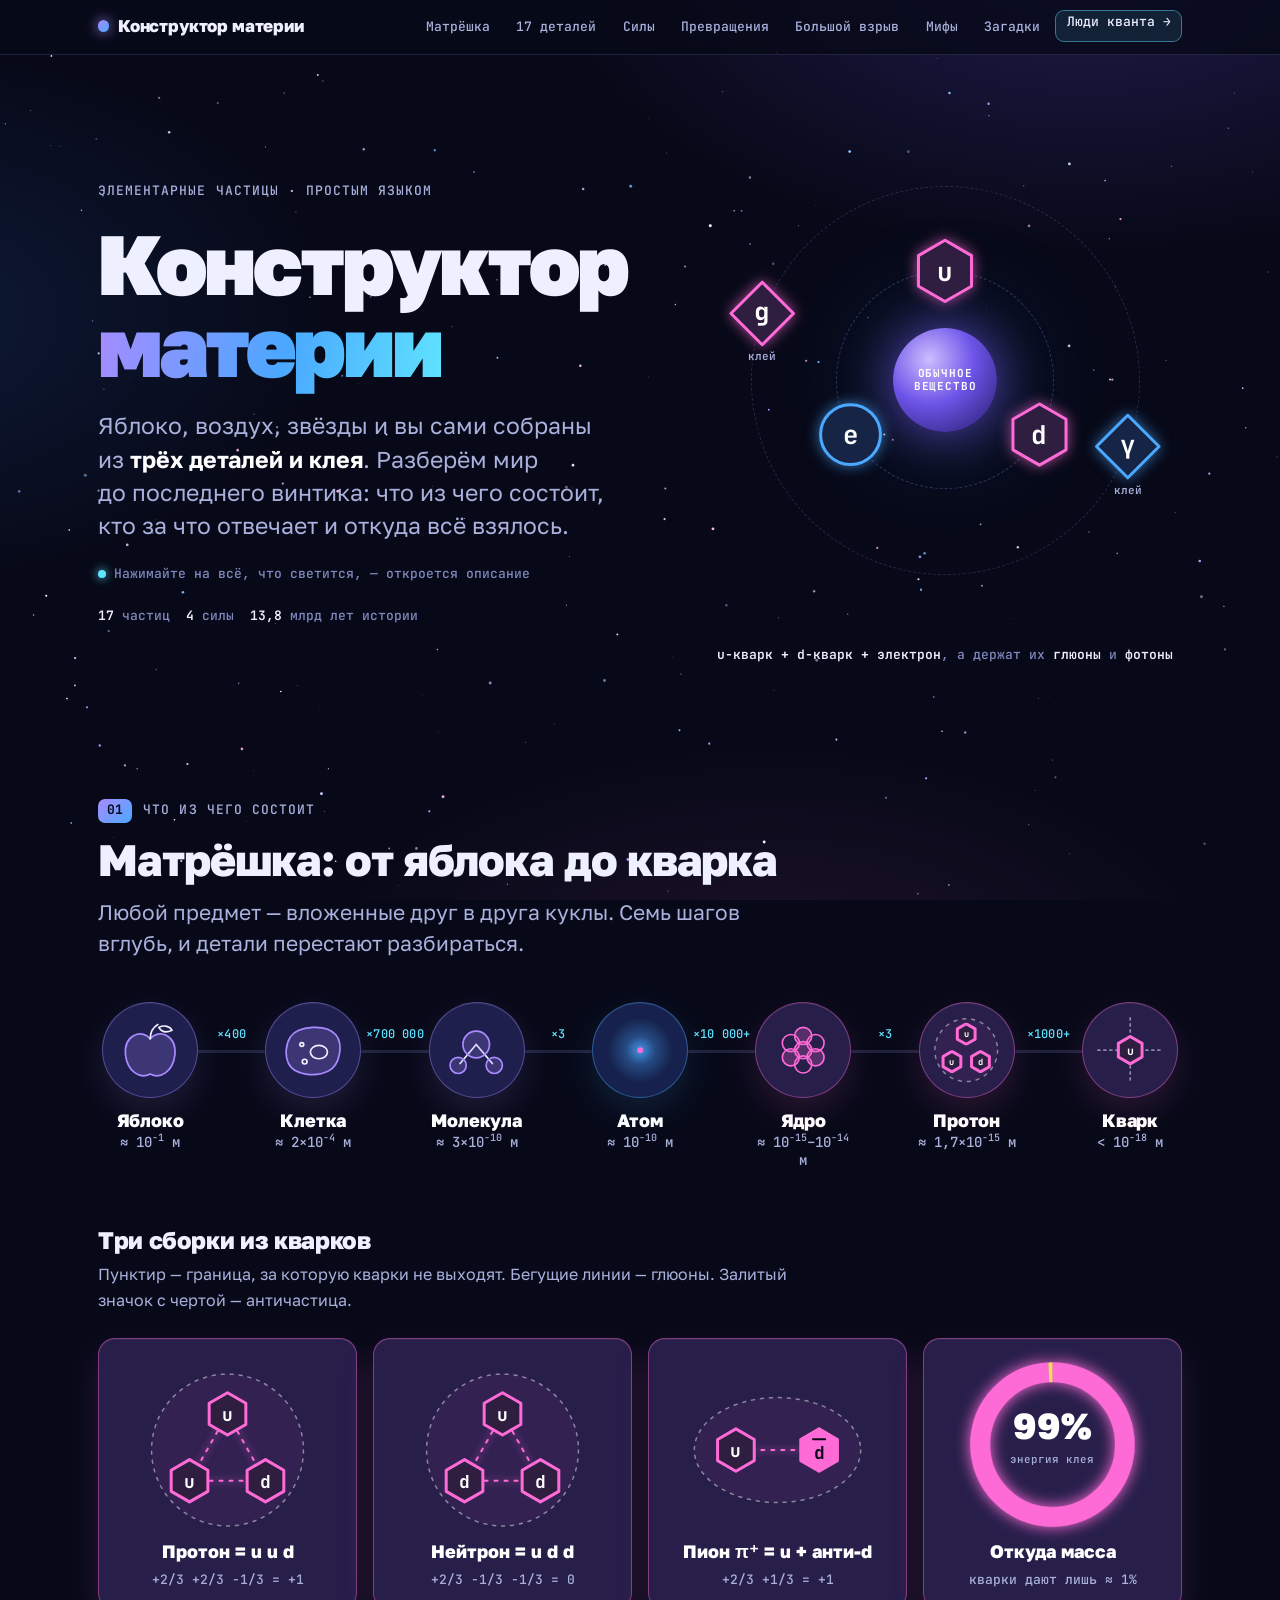
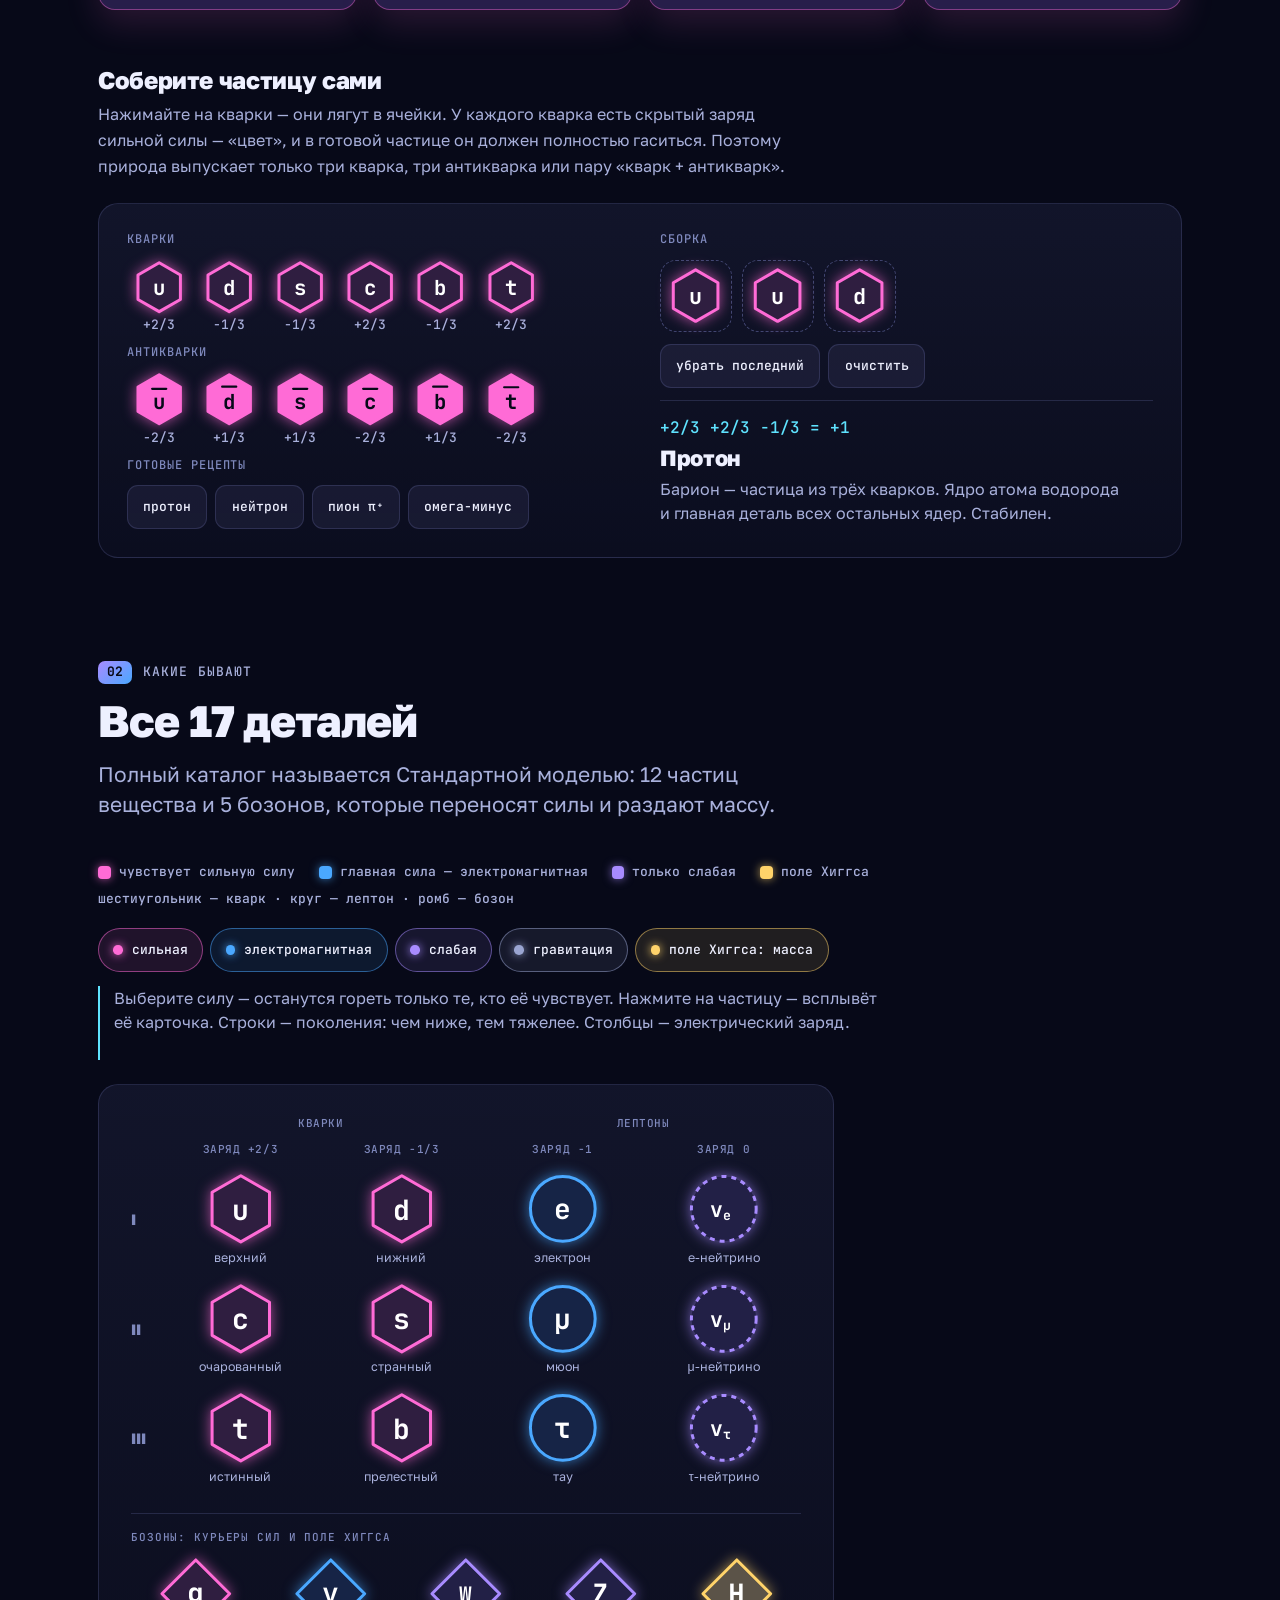
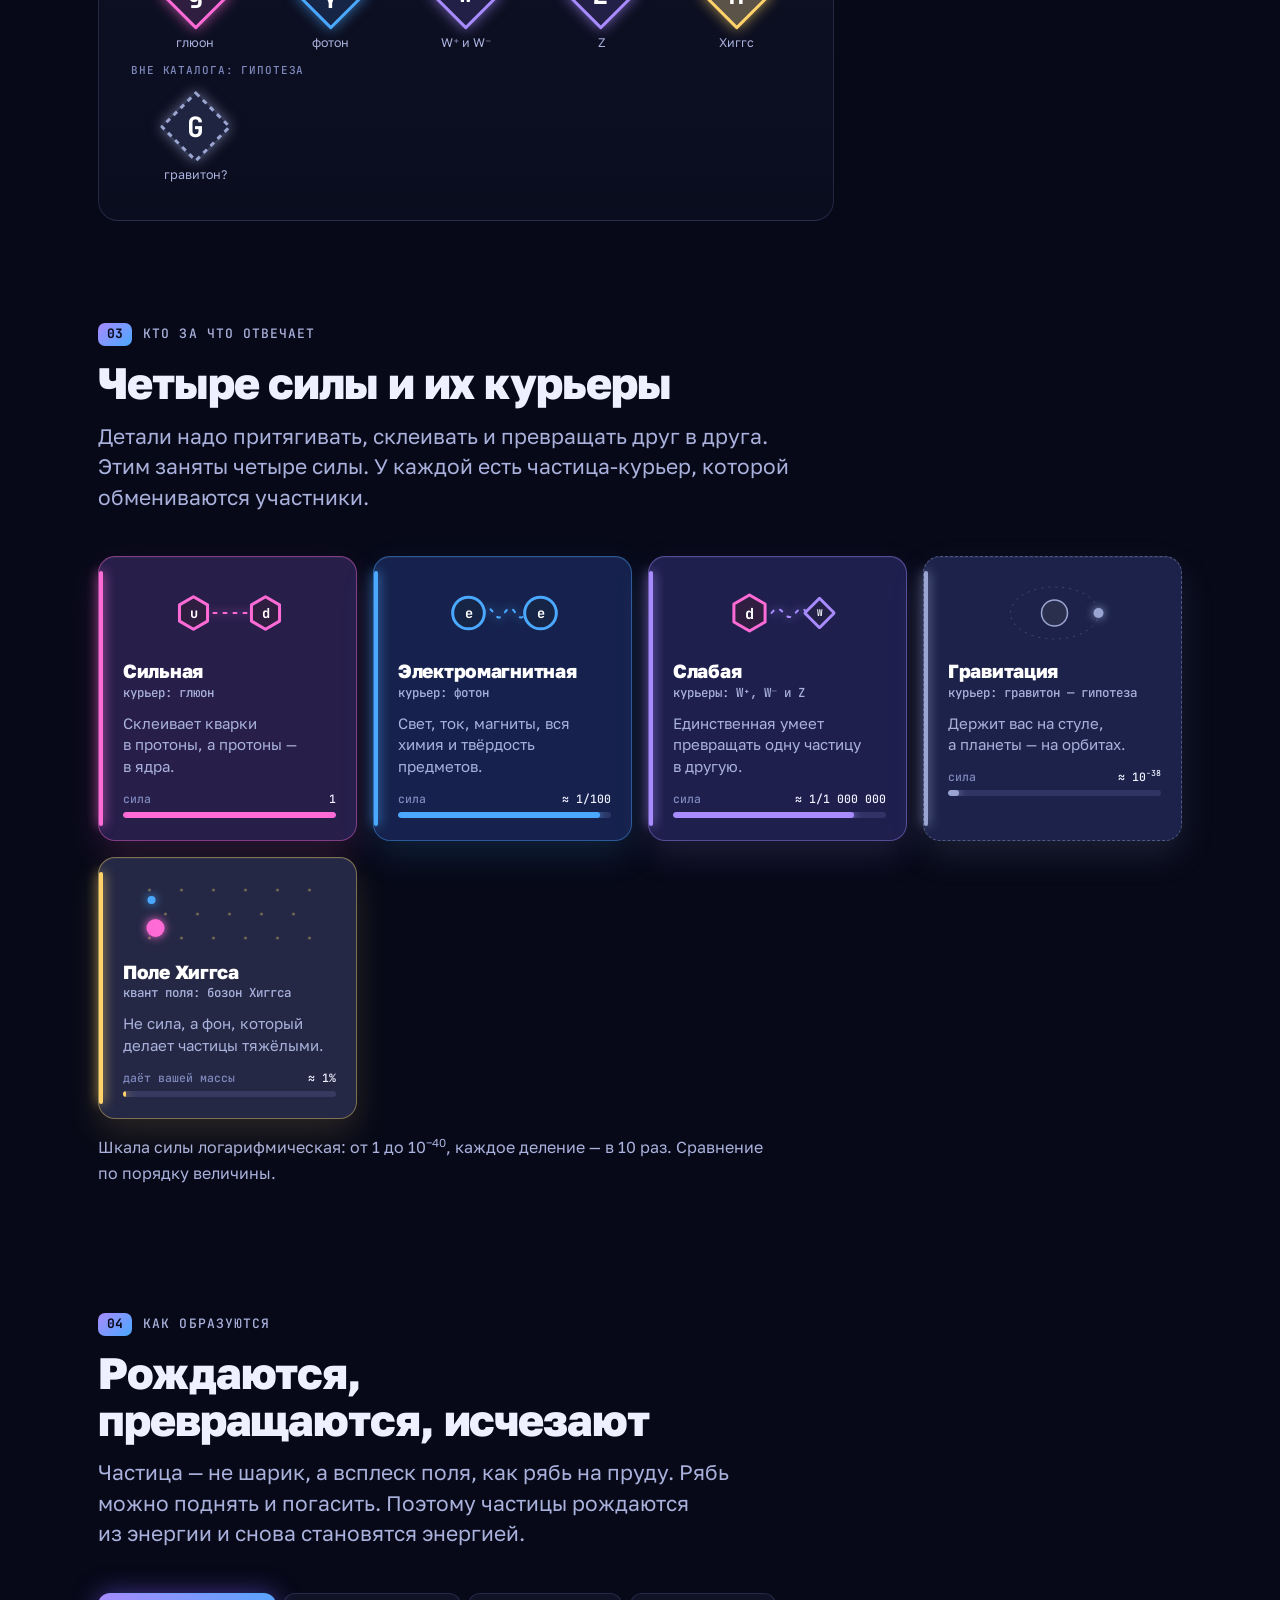
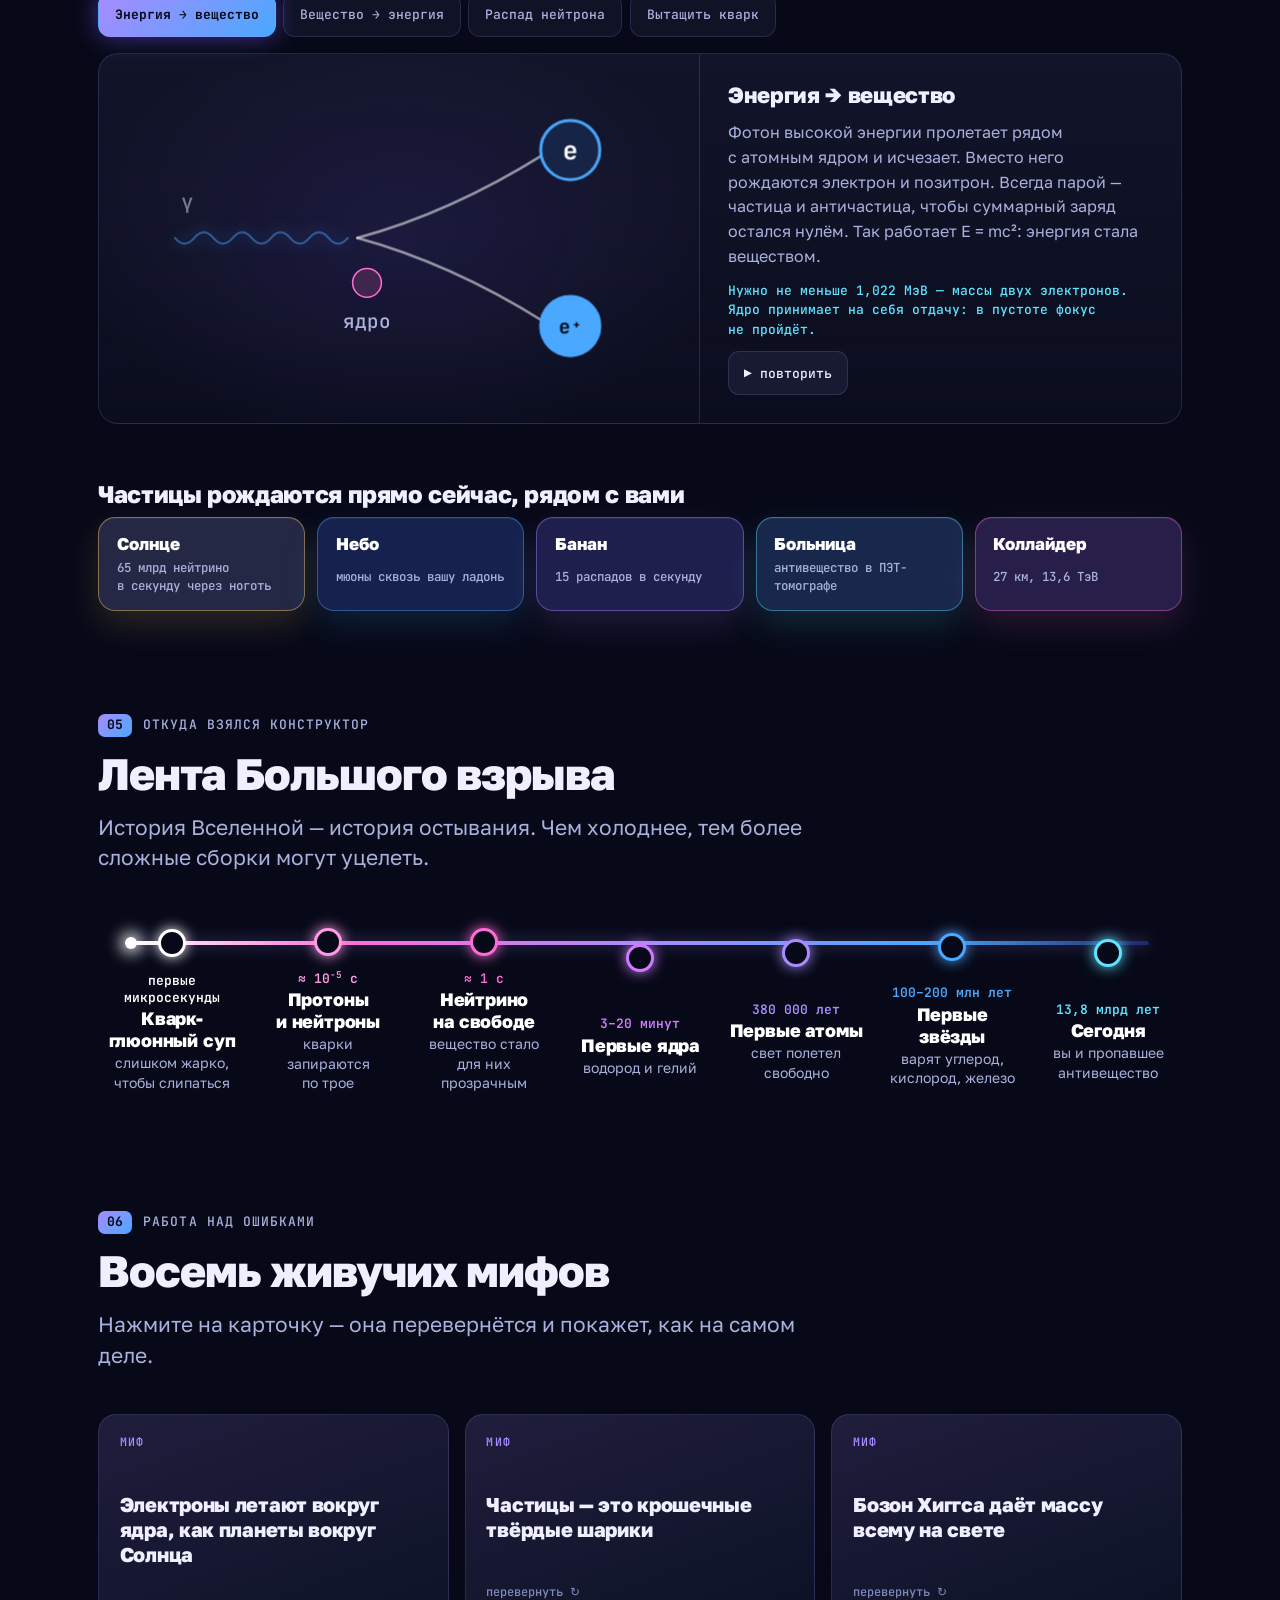
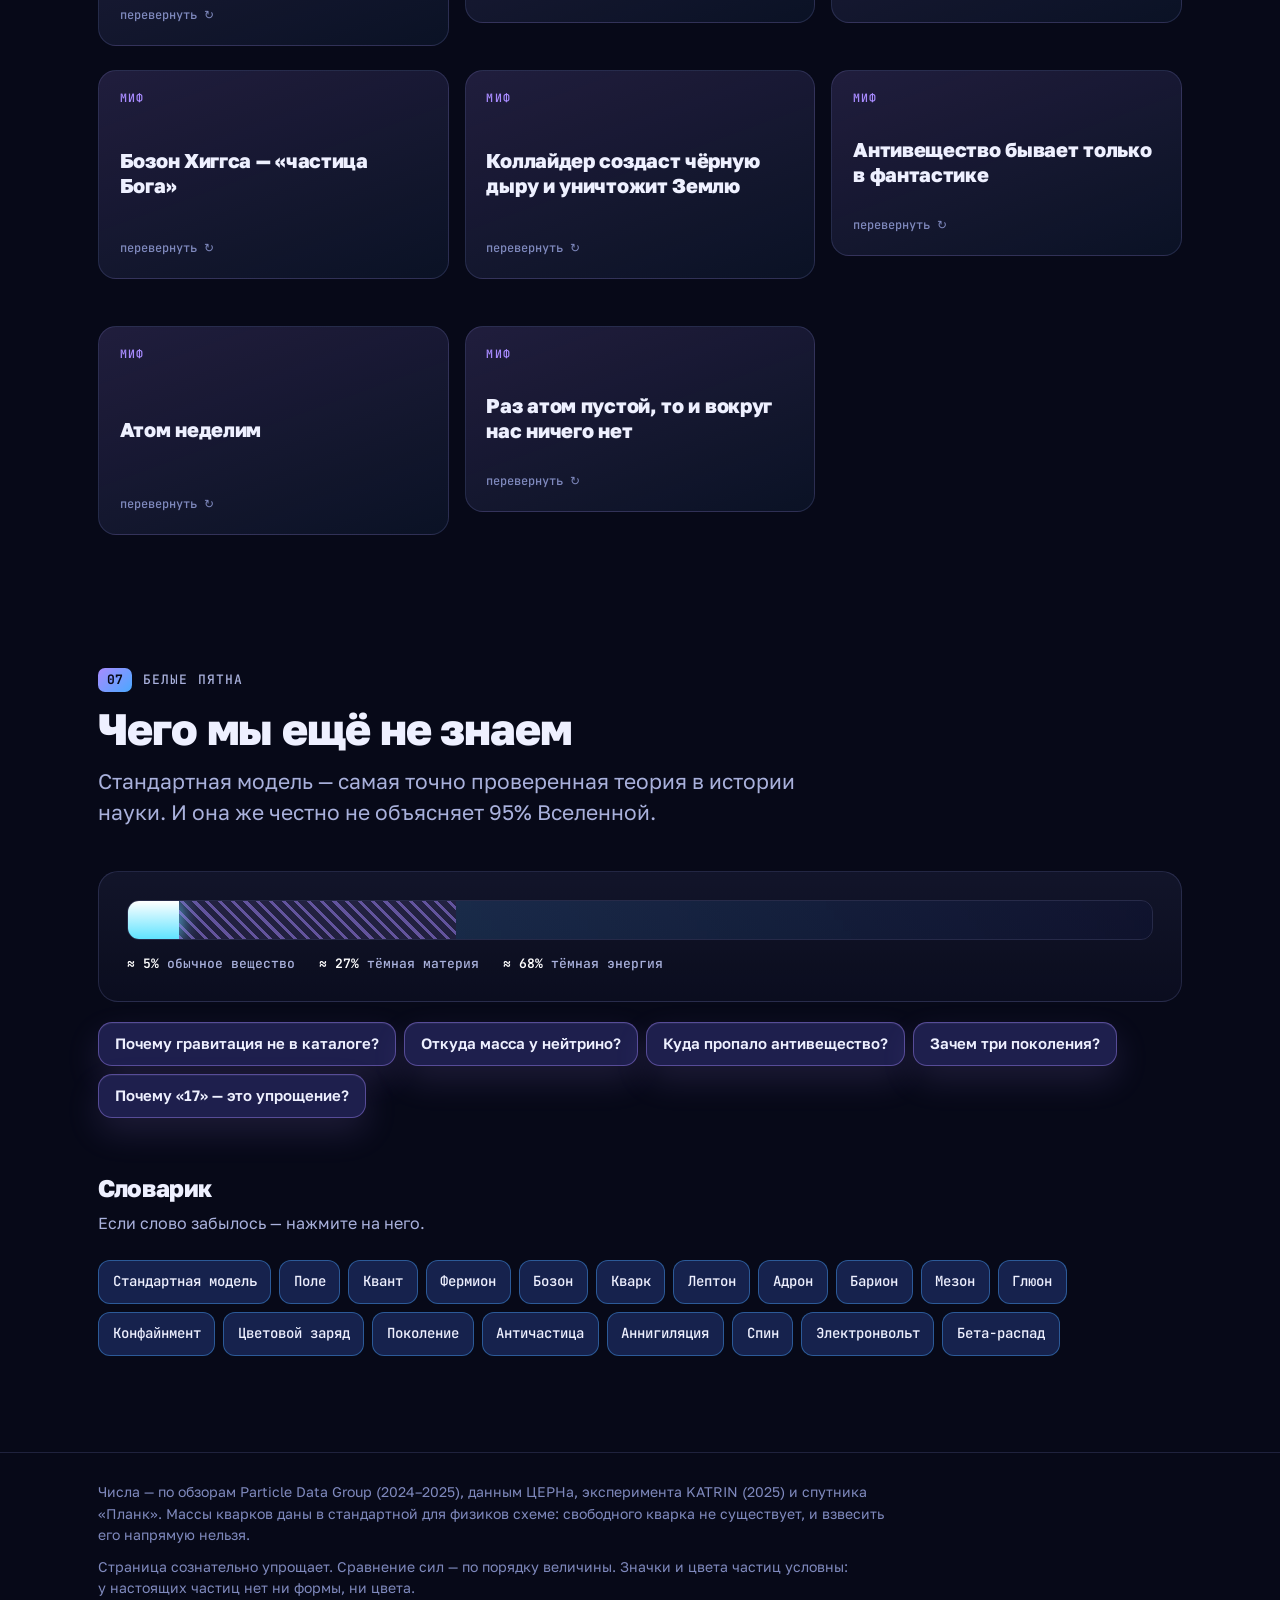
==== kvant.html @ e283bd5a "Вторая страница: «Люди кванта» — учёные квантовой физики 14 карточек с рассказом простым языком и св" ====
<!DOCTYPE html>
<html lang="ru">
<head>
<meta charset="utf-8">
<meta name="viewport" content="width=device-width, initial-scale=1, viewport-fit=cover">
<meta name="theme-color" content="#070918">
<meta name="description" content="Элементарные частицы простым языком: что из чего состоит, кто за что отвечает и как всё рождается.">
<title>Конструктор материи</title>
<link rel="preconnect" href="https://fonts.googleapis.com">
<link rel="preconnect" href="https://fonts.gstatic.com" crossorigin>
<link rel="stylesheet" href="https://fonts.googleapis.com/css2?family=Golos+Text:wght@400;500;600;700;800;900&family=JetBrains+Mono:wght@400;500;600;700&display=swap">
<style>
/* ───────── Космос: одна тёмная тема, задумана намеренно ───────── */
:root {
  color-scheme: dark;
  --bg: #070918;
  --bg-2: #0b0e26;
  --panel: #10143a;
  --line: rgba(160, 170, 255, .16);
  --ink: #eef0ff;
  --mut: #a9b1dc;
  --mut-2: #7f89bd;
  /* цвет = главная сила частицы */
  --c-strong: #ff6bd6;
  --c-em: #4aa8ff;
  --c-weak: #a88bff;
  --c-higgs: #ffd36a;
  --c-grav: #9aa5d1;
  --c-ui: #5fe3ff;
  --display: 'Golos Text', 'Helvetica Neue', Arial, sans-serif;
  --mono: 'JetBrains Mono', ui-monospace, Consolas, monospace;
  --gutter: clamp(16px, 4vw, 48px);
  --ease: cubic-bezier(.2, .7, .2, 1);
}

*, *::before, *::after { box-sizing: border-box; }
html { -webkit-text-size-adjust: 100%; scroll-padding-top: 4.5rem; }
body {
  margin: 0;
  background: var(--bg);
  color: var(--ink);
  font: 400 1.0625rem/1.6 var(--display);
  overflow-wrap: break-word;
}
h1, h2, h3, h4, p, ul, ol, dl, dd, figure { margin: 0; }
ul, ol { padding: 0; list-style: none; }
h1, h2, h3 { text-wrap: balance; }
button { font: inherit; color: inherit; }
a { color: inherit; }
b, strong { color: #fff; font-weight: 700; }
sup { line-height: 0; font-size: .72em; }
:focus-visible { outline: 2px solid var(--c-ui); outline-offset: 3px; border-radius: 6px; }
.defs { position: absolute; width: 0; height: 0; overflow: hidden; }
.wrap { max-width: 1180px; margin-inline: auto; padding-inline: var(--gutter); position: relative; }
.mono { font-family: var(--mono); }

/* небо: туманности + звёзды на canvas */
.sky { position: fixed; inset: 0; z-index: -2; pointer-events: none;
  background:
    radial-gradient(70% 55% at 85% -5%, rgba(124, 92, 255, .22), transparent 60%),
    radial-gradient(60% 50% at -10% 35%, rgba(60, 140, 255, .14), transparent 60%),
    radial-gradient(60% 45% at 60% 110%, rgba(255, 107, 214, .10), transparent 60%),
    var(--bg);
}
#stars { position: fixed; top: 0; left: 0; z-index: -1; pointer-events: none; width: 100%; }

/* ───────── Навигация ───────── */
.nav { position: sticky; top: env(safe-area-inset-top, 0px); z-index: 20;
  background: rgba(7, 9, 24, .78); -webkit-backdrop-filter: blur(10px); backdrop-filter: blur(10px);
  border-bottom: 1px solid var(--line); }
.nav-in { display: flex; align-items: center; gap: 1.25rem; min-height: 3.25rem; }
.brand { font-weight: 800; letter-spacing: -.01em; white-space: nowrap; text-decoration: none; display: inline-flex; align-items: center; gap: .55rem; }
.brand i { width: .7rem; height: .7rem; border-radius: 50%; background: linear-gradient(135deg, var(--c-weak), var(--c-em)); box-shadow: 0 0 14px var(--c-weak); }
.nav-links { display: flex; gap: .25rem; overflow-x: auto; scrollbar-width: none; margin-left: auto; min-width: 0; }
.nav-links::-webkit-scrollbar { display: none; }
.nav-links a { font: 500 .8125rem/1 var(--mono); color: var(--mut); text-decoration: none; padding: .6rem .7rem; border-radius: 9px; white-space: nowrap; }
.nav-links a:hover { color: #fff; background: rgba(160, 170, 255, .1); }
.nav-links a.on { color: #fff; background: rgba(168, 139, 255, .2); }
.progress { height: 2px; background: transparent; }
.progress i { display: block; height: 100%; width: var(--p, 0%); background: linear-gradient(90deg, var(--c-weak), var(--c-em), var(--c-ui)); box-shadow: 0 0 10px var(--c-em); }
@media (max-width: 720px) { .brand span { display: none; } }

/* ───────── Общие детали сцен ───────── */
.scene { padding-block: clamp(3.5rem, 8vw, 6.5rem) 0; }
.scene-head { display: grid; gap: .875rem; max-width: 50rem; margin-bottom: clamp(1.75rem, 4vw, 2.75rem); }
.kick { display: inline-flex; align-items: center; gap: .7rem; font: 500 .8125rem/1.3 var(--mono); letter-spacing: .08em; text-transform: uppercase; color: var(--mut); }
.kick .idx { color: #070918; background: linear-gradient(135deg, var(--c-weak), var(--c-em)); font-weight: 700; border-radius: 7px; padding: .2rem .55rem; letter-spacing: .02em; }
.scene-head h2 { font: 800 clamp(1.7rem, 1.2rem + 2.2vw, 2.75rem)/1.06 var(--display); letter-spacing: -.025em; }
.scene-head .sub { font-size: clamp(1.0625rem, 1rem + .4vw, 1.3125rem); line-height: 1.45; color: var(--mut); max-width: 44rem; }
.grad { background: linear-gradient(100deg, var(--c-weak) 0%, var(--c-em) 55%, var(--c-ui) 100%); -webkit-background-clip: text; background-clip: text; color: transparent; }
.hint { font: 500 .8125rem/1.4 var(--mono); color: var(--mut-2); display: inline-flex; align-items: center; gap: .5rem; }
.hint::before { content: ""; width: .5rem; height: .5rem; border-radius: 50%; background: var(--c-ui); box-shadow: 0 0 10px var(--c-ui); }
.subhead { font: 800 clamp(1.2rem, 1.05rem + .7vw, 1.5rem)/1.2 var(--display); letter-spacing: -.015em; margin: clamp(2.5rem, 5vw, 3.5rem) 0 .5rem; }
.subnote { color: var(--mut); max-width: 44rem; margin-bottom: 1.5rem; font-size: 1rem; }

/* стеклянная панель и цветной узел */
.panel { background: linear-gradient(180deg, rgba(150, 160, 255, .08), rgba(150, 160, 255, .03)); border: 1px solid var(--line); border-radius: 20px; }
.nd { --c: var(--c-grav); position: relative; text-align: left; cursor: pointer; appearance: none;
  background: color-mix(in oklab, var(--c) 11%, var(--panel));
  border: 1px solid color-mix(in oklab, var(--c) 42%, transparent);
  border-radius: 17px;
  box-shadow: 0 14px 34px color-mix(in oklab, var(--c) 14%, transparent), inset 0 1px 0 rgba(255, 255, 255, .05);
  transition: transform .25s var(--ease), box-shadow .25s var(--ease), border-color .25s var(--ease); }
.nd:hover, .nd:focus-visible { transform: translateY(-4px); border-color: var(--c);
  box-shadow: 0 18px 44px color-mix(in oklab, var(--c) 34%, transparent), inset 0 1px 0 rgba(255, 255, 255, .08); }
.c-strong { --c: var(--c-strong); } .c-em { --c: var(--c-em); } .c-weak { --c: var(--c-weak); }
.c-higgs { --c: var(--c-higgs); } .c-grav { --c: var(--c-grav); } .c-ui { --c: var(--c-ui); }

/* значки частиц (цвет приходит через --c) */
.gl { display: block; width: 100%; height: 100%; overflow: visible; filter: drop-shadow(0 0 7px color-mix(in oklab, var(--c) 65%, transparent)); }
.sh { fill: color-mix(in oklab, var(--c) 17%, #0b0e26); stroke: var(--c); stroke-width: 3; stroke-linejoin: round; vector-effect: non-scaling-stroke; }
.sh-dash { stroke-dasharray: 5 5; }
.sh-anti { fill: var(--c); }
.sh-foil { fill: color-mix(in oklab, var(--c) 38%, #0b0e26); }
.t { font: 700 38px var(--mono); text-anchor: middle; dominant-baseline: central; fill: #fff; }
.t-sm { font-size: 29px; }
.t-sub { font-size: 18px; }
.t-anti { fill: #070918; }
.bar { stroke: #070918; stroke-width: 4; stroke-linecap: round; }
.bar-ink { stroke: #fff; stroke-width: 3; }

/* ───────── Hero ───────── */
.hero { padding-block: clamp(2.5rem, 7vw, 5.5rem) clamp(1rem, 3vw, 2rem); }
.hero-grid { display: grid; gap: clamp(2rem, 5vw, 4rem); align-items: center; }
@media (min-width: 940px) { .hero-grid { grid-template-columns: minmax(0, 1.15fr) minmax(0, 1fr); } }
.hero-text { display: grid; gap: 1.4rem; min-width: 0; }
.hero h1 { font: 900 clamp(2.5rem, 1.3rem + 5vw, 5.25rem)/.98 var(--display); letter-spacing: -.035em; }
.hero .lead { font-size: clamp(1.125rem, 1rem + .6vw, 1.4375rem); line-height: 1.45; color: var(--mut); max-width: 36rem; }
.hero .lead b { color: #fff; }
.hero-meta { font: 500 .8125rem/1.5 var(--mono); color: var(--mut-2); display: flex; flex-wrap: wrap; gap: .25rem 1rem; }
.hero-meta b { color: var(--ink); font-weight: 600; }

/* орбита с деталями */
.orbit-box { position: relative; width: min(100%, 30rem); aspect-ratio: 1; margin-inline: auto; container-type: inline-size; }
.ring { position: absolute; inset: var(--in); border-radius: 50%; border: 1px dashed rgba(160, 170, 255, .28); }
.ring.r1 { --in: 27%; }
.ring.r2 { --in: 9%; border-color: rgba(160, 170, 255, .2); }
.core { position: absolute; inset: 39%; border-radius: 50%; display: grid; place-items: center; text-align: center;
  background: radial-gradient(circle at 35% 30%, #cdbdff, #6d54e8 45%, #231a66 100%);
  box-shadow: 0 0 50px rgba(124, 92, 255, .65), 0 0 120px rgba(74, 168, 255, .3);
  font: 700 .6875rem/1.2 var(--mono); letter-spacing: .08em; text-transform: uppercase; color: #fff; }
.sat { position: absolute; left: 50%; top: 50%; width: 4.25rem; height: 4.25rem; margin: -2.125rem 0 0 -2.125rem;
  transform: rotate(var(--a)) translateX(var(--r)) rotate(calc(-1 * var(--a))); }
.sat button { width: 100%; height: 100%; padding: 0; border: 0; background: none; cursor: pointer; display: block; border-radius: 50%; transition: transform .25s var(--ease); }
.sat button:hover, .sat button:focus-visible { transform: scale(1.14); }
.sat small { position: absolute; left: 50%; top: 100%; transform: translateX(-50%); font: 600 .6875rem/1.2 var(--mono); color: var(--mut); white-space: nowrap; margin-top: .15rem; }
.orbit-cap { text-align: center; font: 500 .8125rem/1.5 var(--mono); color: var(--mut-2); margin-top: 1.75rem; }
.orbit-cap b { color: var(--ink); font-weight: 600; }

/* ───────── Матрёшка ───────── */
.ladder { display: grid; gap: 0; }
.rung { display: grid; grid-template-columns: 5rem minmax(0, 1fr); gap: 0 1rem; align-items: center; }
.rung-btn { width: 5rem; height: 5rem; border-radius: 50%; padding: .8rem; display: grid; place-items: center; }
.rung-btn svg { width: 100%; height: 100%; overflow: visible; }
.rung-txt { display: grid; gap: .1rem; }
.rung-txt b { font: 800 1.125rem/1.2 var(--display); letter-spacing: -.01em; }
.rung-txt span { font: 500 .875rem/1.3 var(--mono); color: var(--mut); }
.rail { position: relative; overflow: hidden; background: rgba(160, 170, 255, .16); border-radius: 99px; }
.rail::after { content: ""; position: absolute; inset: 0; background: linear-gradient(180deg, transparent, var(--c-ui), transparent); transform: translateY(-100%); }
.rung-rail { grid-column: 1 / -1; display: grid; grid-template-columns: 5rem minmax(0, 1fr); gap: 0 1rem; align-items: center; height: 2.5rem; }
.rung-rail .rail { width: 3px; height: 100%; justify-self: center; }
.rung-rail em { font: 500 .75rem/1 var(--mono); font-style: normal; color: var(--c-ui); letter-spacing: .02em; }
@media (min-width: 1000px) {
  .ladder { grid-template-columns: repeat(7, auto); justify-content: space-between; align-items: start; position: relative; }
  .rung { grid-template-columns: 1fr; justify-items: center; text-align: center; gap: .75rem; width: 6.5rem; position: relative; z-index: 1; }
  .rung-btn { width: 6rem; height: 6rem; }
  .rung-rail { position: absolute; top: 3rem; height: 3px; left: calc(var(--n) * (100% - 6.5rem) / 6 + 6.25rem); width: calc((100% - 6.5rem) / 6 - 6rem); display: block; grid-column: auto; }
  .rung-rail .rail { width: 100%; height: 3px; }
  .rung-rail .rail::after { background: linear-gradient(90deg, transparent, var(--c-ui), transparent); transform: translateX(-100%); }
  .rung-rail em { position: absolute; left: 50%; top: -1.35rem; transform: translateX(-50%); white-space: nowrap; }
}
.ic { fill: none; stroke: var(--ink); stroke-width: 1.7; stroke-linecap: round; stroke-linejoin: round; vector-effect: non-scaling-stroke; }
.ic-c { stroke: var(--c); }
.ic-fill { fill: color-mix(in oklab, var(--c) 22%, transparent); }

/* сборки из кварков */
.compo { display: grid; gap: 1rem; grid-template-columns: repeat(auto-fit, minmax(15.5rem, 1fr)); }
.compo .nd { padding: 1.1rem 1.25rem 1.25rem; display: grid; gap: .5rem; justify-items: center; text-align: center; --c: var(--c-strong); }
.compo svg { width: 100%; max-width: 14rem; height: auto; overflow: visible; }
.compo b { font: 800 1.125rem/1.2 var(--display); }
.compo span { font: 500 .8125rem/1.35 var(--mono); color: var(--mut); }
.bag { fill: rgba(255, 107, 214, .05); stroke: rgba(255, 255, 255, .45); stroke-width: 1.5; stroke-dasharray: 3 6; stroke-linecap: round; vector-effect: non-scaling-stroke; }
.spring { fill: none; stroke: var(--c-strong); stroke-width: 2; stroke-linecap: round; stroke-dasharray: 3 7; vector-effect: non-scaling-stroke; filter: drop-shadow(0 0 4px var(--c-strong)); }
.qk { transform-box: fill-box; transform-origin: center; }
.lbl { font: 600 13px var(--mono); fill: var(--ink); }
.lbl-soft { font: 500 12px var(--mono); fill: var(--mut); }

/* конструктор адронов */
.builder { padding: clamp(1.1rem, 3vw, 1.75rem); display: grid; gap: 1.5rem; }
@media (min-width: 860px) { .builder { grid-template-columns: minmax(0, 1fr) minmax(0, 1fr); gap: 2.5rem; align-items: start; } }
.b-col { display: grid; gap: .75rem; }
.b-label { font: 500 .75rem/1.3 var(--mono); letter-spacing: .08em; text-transform: uppercase; color: var(--mut-2); }
.b-palette { display: grid; grid-template-columns: repeat(6, minmax(0, 1fr)); gap: .4rem; max-width: 26rem; --c: var(--c-strong); }
.b-chip { appearance: none; background: none; border: 0; padding: 0; cursor: pointer; display: grid; justify-items: center; gap: .2rem; min-height: 44px; transition: transform .2s var(--ease); --c: var(--c-strong); }
.b-chip:hover, .b-chip:focus-visible { transform: translateY(-3px) scale(1.06); }
.b-chip .gl { width: 100%; max-width: 3.4rem; aspect-ratio: 1; height: auto; }
.b-chip small { font: 500 .8125rem/1.2 var(--mono); color: var(--mut); }
.b-slots { display: flex; gap: .625rem; flex-wrap: wrap; --c: var(--c-strong); }
.b-slot { width: 4.5rem; height: 4.5rem; border: 1.5px dashed rgba(160, 170, 255, .35); border-radius: 16px; display: grid; place-items: center; padding: .4rem; }
.b-slot:empty::after { content: "?"; font: 500 1.125rem var(--mono); color: var(--mut-2); }
.b-slot .gl { animation: pop-in .35s var(--ease) both; }
.b-actions, .b-presets { display: flex; gap: .5rem; flex-wrap: wrap; }
.btn { appearance: none; cursor: pointer; min-height: 44px; padding: .5rem .95rem; border-radius: 11px; font: 500 .8125rem/1.2 var(--mono);
  color: var(--ink); background: rgba(160, 170, 255, .08); border: 1px solid var(--line); transition: background .2s, border-color .2s, transform .2s var(--ease); }
.btn:hover { background: rgba(168, 139, 255, .22); border-color: var(--c-weak); transform: translateY(-2px); }
.b-out { border-top: 1px solid var(--line); padding-top: 1rem; display: grid; gap: .35rem; min-height: 8rem; align-content: start; }
.b-sum { font: 500 1rem/1.4 var(--mono); color: var(--c-ui); }
.b-name { font: 800 1.375rem/1.2 var(--display); letter-spacing: -.015em; }
.b-note { color: var(--mut); font-size: 1rem; line-height: 1.5; }

/* ───────── Каталог ───────── */
.legend { display: flex; flex-wrap: wrap; gap: .5rem 1.5rem; margin-bottom: 1.25rem; font: 500 .8125rem/1.4 var(--mono); color: var(--mut); }
.legend span { display: inline-flex; align-items: center; gap: .5rem; }
.legend i { width: .8rem; height: .8rem; border-radius: 4px; background: var(--c); box-shadow: 0 0 10px color-mix(in oklab, var(--c) 70%, transparent); }
.legend svg { width: 1rem; height: 1rem; overflow: visible; }
.forces-bar { display: flex; flex-wrap: wrap; gap: .45rem; margin-bottom: .9rem; }
.f-btn { appearance: none; cursor: pointer; min-height: 44px; padding: .5rem .9rem; border-radius: 99px; font: 500 .8125rem/1.2 var(--mono);
  color: var(--ink); background: color-mix(in oklab, var(--c) 10%, transparent); border: 1px solid color-mix(in oklab, var(--c) 50%, transparent);
  display: inline-flex; align-items: center; gap: .55rem; transition: background .2s, box-shadow .2s, transform .2s var(--ease); }
.f-btn::before { content: ""; width: .6rem; height: .6rem; border-radius: 50%; background: var(--c); box-shadow: 0 0 10px var(--c); flex: none; }
.f-btn:hover { transform: translateY(-2px); }
.f-btn[aria-pressed="true"] { background: var(--c); color: #070918; font-weight: 700; box-shadow: 0 0 26px color-mix(in oklab, var(--c) 60%, transparent); }
.f-btn[aria-pressed="true"]::before { background: #070918; box-shadow: none; }
.f-say { font-size: 1rem; line-height: 1.5; color: var(--mut); min-height: 4.6em; max-width: 50rem; margin-bottom: 1.5rem; border-left: 2px solid var(--fc-now, var(--c-ui)); padding-left: .9rem; }
.sm { padding: clamp(1rem, 3vw, 2rem); display: grid; gap: 1.5rem; max-width: 46rem; }
.sm-grid { display: grid; grid-template-columns: 1.6rem repeat(4, minmax(0, 1fr)); gap: .6rem .4rem; align-items: start; }
.sm-colhead { font: 500 .6875rem/1.25 var(--mono); letter-spacing: .05em; text-transform: uppercase; color: var(--mut-2); text-align: center; align-self: end; padding-bottom: .2rem; }
.sm-gen { font: 800 .9375rem/1 var(--display); color: var(--mut-2); align-self: center; }
.sm-bosons { display: grid; grid-template-columns: repeat(5, minmax(0, 1fr)); gap: .6rem .4rem; border-top: 1px solid var(--line); padding-top: 1.1rem; }
.sm-sub { font: 500 .6875rem/1.25 var(--mono); letter-spacing: .08em; text-transform: uppercase; color: var(--mut-2); grid-column: 1 / -1; }
.chip { appearance: none; background: none; border: 0; padding: .15rem 0 .3rem; cursor: pointer; display: grid; justify-items: center; gap: .3rem; min-width: 0; border-radius: 14px;
  transition: opacity .25s ease-out, filter .25s ease-out, transform .25s var(--ease); }
.chip .gl { width: 88%; max-width: 4.6rem; aspect-ratio: 1; height: auto; transition: transform .35s var(--ease), filter .25s; }
.chip .nm { font-size: .78rem; line-height: 1.15; text-align: center; color: var(--mut); hyphens: auto; max-width: 100%; }
.chip:hover, .chip:focus-visible { transform: translateY(-4px); }
.chip:hover .nm, .chip:focus-visible .nm { color: #fff; }
.chip:hover .gl, .chip:focus-visible .gl { filter: drop-shadow(0 0 14px var(--c)); }
.sm[data-force] .chip { opacity: .16; filter: grayscale(.8); }
.sm[data-force="strong"] .chip[data-feels~="strong"],
.sm[data-force="em"] .chip[data-feels~="em"],
.sm[data-force="weak"] .chip[data-feels~="weak"],
.sm[data-force="grav"] .chip[data-feels~="grav"],
.sm[data-force="higgs"] .chip[data-feels~="higgs"],
.sm[data-force="em"] .chip[data-carries~="em"] { opacity: 1; filter: none; }
.sm[data-force="higgs"] .chip .gl { transform: scale(var(--ms, 1)); }
.sm[data-force="higgs"] .chip[data-feels~="maybe"] { opacity: .55; filter: none; }
@media (max-width: 560px) { .sm[data-force="higgs"] .chip .gl { width: 66%; } }

/* ───────── Силы ───────── */
.forces { display: grid; gap: 1rem; grid-template-columns: repeat(auto-fit, minmax(13.5rem, 1fr)); }
.force { padding: 1.25rem 1.25rem 1.35rem 1.5rem; display: grid; gap: .7rem; align-content: start; }
.force::before { content: ""; position: absolute; left: 0; top: 14px; bottom: 14px; width: 4px; border-radius: 4px; background: var(--c); box-shadow: 0 0 12px var(--c); }
.force.grav { border-style: dashed; }
.force-art { height: 4.5rem; }
.force-art svg { width: 100%; height: 100%; overflow: visible; }
.force b { font: 800 1.1875rem/1.15 var(--display); letter-spacing: -.015em; display: block; }
.force .car { display: block; margin-top: .15rem; font: 500 .78rem/1.35 var(--mono); color: var(--mut); }
.force p { font-size: .9375rem; line-height: 1.45; color: var(--mut); }
.meter { display: grid; gap: .3rem; margin-top: .2rem; }
.meter-top { display: flex; justify-content: space-between; gap: .5rem; font: 500 .72rem/1.3 var(--mono); color: var(--mut-2); }
.meter-top span + span { color: var(--ink); }
.meter-bar { height: 6px; border-radius: 99px; background: rgba(160, 170, 255, .14); overflow: hidden; }
.meter-bar i { display: block; height: 100%; width: var(--w); border-radius: 99px; background: var(--c); box-shadow: 0 0 10px var(--c); transform-origin: left; }
.wv { fill: none; stroke: var(--c); stroke-width: 2; stroke-linecap: round; vector-effect: non-scaling-stroke; filter: drop-shadow(0 0 4px var(--c)); }
.wv-dash { stroke-dasharray: 3 7; }
.dot { fill: var(--c); filter: drop-shadow(0 0 5px var(--c)); }
.dot-soft { fill: color-mix(in oklab, var(--c) 25%, #0b0e26); stroke: var(--c); stroke-width: 1.5; vector-effect: non-scaling-stroke; }
.fld { fill: rgba(255, 211, 106, .35); }

/* ───────── Превращения ───────── */
.stage { display: grid; gap: 0; overflow: hidden; }
@media (min-width: 900px) { .stage { grid-template-columns: minmax(0, 1.25fr) minmax(0, 1fr); } }
.tabs { display: flex; flex-wrap: wrap; gap: .45rem; margin-bottom: 1rem; }
.tab { --c: var(--c-ui); appearance: none; cursor: pointer; min-height: 44px; padding: .5rem 1rem; border-radius: 12px; font: 500 .8125rem/1.2 var(--mono); color: var(--mut);
  background: rgba(160, 170, 255, .06); border: 1px solid var(--line); transition: all .2s var(--ease); }
.tab:hover { color: #fff; transform: translateY(-2px); }
.tab[aria-selected="true"] { color: #070918; background: linear-gradient(135deg, var(--c-weak), var(--c-em)); border-color: transparent; font-weight: 700; box-shadow: 0 0 24px rgba(124, 92, 255, .5); }
.stage-art { position: relative; min-height: 17rem; padding: 1rem; display: grid; place-items: center; background: radial-gradient(80% 80% at 50% 50%, rgba(124, 92, 255, .12), transparent 70%); border-bottom: 1px solid var(--line); }
@media (min-width: 900px) { .stage-art { border-bottom: 0; border-right: 1px solid var(--line); } }
.stage-art svg { width: 100%; max-width: 30rem; height: auto; overflow: visible; }
.stage-txt { padding: clamp(1.1rem, 3vw, 1.75rem); display: grid; gap: .75rem; align-content: start; }
.stage-txt h3 { font: 800 1.375rem/1.2 var(--display); letter-spacing: -.015em; }
.stage-txt p { color: var(--mut); font-size: 1rem; line-height: 1.55; }
.stage-txt .fact { font: 500 .8125rem/1.5 var(--mono); color: var(--c-ui); }
.replay { justify-self: start; }
.trk { fill: none; stroke: rgba(255, 255, 255, .55); stroke-width: 1.6; stroke-linecap: round; vector-effect: non-scaling-stroke; }
.ph { fill: none; stroke: var(--c-em); stroke-width: 2.2; stroke-linecap: round; vector-effect: non-scaling-stroke; filter: drop-shadow(0 0 5px var(--c-em)); }
.wz { fill: none; stroke: var(--c-weak); stroke-width: 2.2; stroke-linecap: round; stroke-dasharray: 5 5; vector-effect: non-scaling-stroke; filter: drop-shadow(0 0 5px var(--c-weak)); }
.str { stroke: var(--c-strong); stroke-width: 3; stroke-linecap: round; vector-effect: non-scaling-stroke; filter: drop-shadow(0 0 6px var(--c-strong)); }
.flash { fill: #fff; filter: drop-shadow(0 0 14px #fff); opacity: 0; transform-box: fill-box; transform-origin: center; }
.mv { transform-box: view-box; }

/* «прямо сейчас» */
.now { display: grid; gap: .75rem; grid-template-columns: repeat(auto-fit, minmax(11.5rem, 1fr)); }
.now .nd { padding: 1rem 1.1rem; display: grid; gap: .3rem; }
.now b { font: 800 1.0625rem/1.2 var(--display); }
.now span { font: 500 .78rem/1.4 var(--mono); color: var(--mut); }

/* ───────── Лента Большого взрыва ───────── */
.bang { position: relative; display: grid; gap: .75rem; }
.bang-line { position: absolute; left: 1.4rem; top: 1.5rem; bottom: 1.5rem; width: 4px; border-radius: 99px;
  background: linear-gradient(180deg, #fff 0%, #ffd0f4 8%, var(--c-strong) 25%, var(--c-weak) 50%, var(--c-em) 75%, #1d2a6b 100%); box-shadow: 0 0 16px rgba(168, 139, 255, .5); }
.bang-line i { position: absolute; left: 50%; top: 0; width: 12px; height: 12px; margin: -6px 0 0 -6px; border-radius: 50%; background: #fff; box-shadow: 0 0 16px 4px #fff; }
.ev { display: grid; grid-template-columns: 2.8rem minmax(0, 1fr); gap: 0 1rem; align-items: center; padding: .5rem .75rem .5rem 0; border-radius: 16px; background: none; border: 0; text-align: left; cursor: pointer; position: relative; transition: background .2s, transform .25s var(--ease); }
.ev:hover, .ev:focus-visible { background: rgba(160, 170, 255, .08); transform: translateX(4px); }
.ev-dot { width: 1.5rem; height: 1.5rem; margin-left: .75rem; border-radius: 50%; background: var(--bg); border: 3px solid var(--c); box-shadow: 0 0 14px var(--c); position: relative; z-index: 1; }
.ev-txt { display: grid; gap: .1rem; }
.ev-txt .when { font: 600 .8125rem/1.3 var(--mono); color: var(--c); }
.ev-txt b { font: 800 1.125rem/1.2 var(--display); letter-spacing: -.01em; }
.ev-txt span { font-size: .9375rem; color: var(--mut); line-height: 1.4; }
@media (min-width: 1000px) {
  .bang { grid-template-columns: repeat(7, minmax(0, 1fr)); gap: .5rem; padding-top: .5rem; }
  .bang-line { left: 3%; right: 3%; top: 1.55rem; bottom: auto; width: auto; height: 4px;
    background: linear-gradient(90deg, #fff 0%, #ffd0f4 6%, var(--c-strong) 22%, var(--c-weak) 50%, var(--c-em) 78%, #1d2a6b 100%); }
  .bang-line i { left: 0; top: 50%; }
  .ev { grid-template-columns: 1fr; justify-items: center; text-align: center; gap: .9rem; padding: .25rem .4rem 1rem; }
  .ev:hover, .ev:focus-visible { transform: translateY(-4px); }
  .ev-dot { margin: 0; width: 1.75rem; height: 1.75rem; }
  .ev-txt { justify-items: center; }
  .ev-txt span { font-size: .875rem; }
}

/* ───────── Мифы ───────── */
.myths { display: grid; gap: 1rem; grid-template-columns: repeat(auto-fit, minmax(16.5rem, 1fr)); }
.myth { appearance: none; border: 0; padding: 0; background: none; cursor: pointer; text-align: left; perspective: 1200px; min-height: 15rem; display: grid; }
.myth-in { display: grid; transform-style: preserve-3d; transition: transform .7s var(--ease); }
.myth[aria-pressed="true"] .myth-in { transform: rotateY(180deg); }
.face { grid-area: 1 / 1; -webkit-backface-visibility: hidden; backface-visibility: hidden; border-radius: 18px; padding: 1.25rem 1.3rem 1.35rem; display: grid; gap: .7rem; align-content: start; border: 1px solid var(--line); }
.face.front { background: linear-gradient(160deg, rgba(168, 139, 255, .16), rgba(74, 168, 255, .06)); align-content: space-between; }
.face.back { transform: rotateY(180deg); background: linear-gradient(160deg, rgba(95, 227, 255, .14), rgba(16, 20, 58, .9)); border-color: color-mix(in oklab, var(--c-ui) 45%, transparent); }
.face .tag { font: 600 .72rem/1.3 var(--mono); letter-spacing: .1em; text-transform: uppercase; color: var(--c-weak); }
.face.back .tag { color: var(--c-ui); }
.face .claim { font: 800 1.25rem/1.25 var(--display); letter-spacing: -.015em; }
.face .truth { font-size: .9688rem; line-height: 1.5; color: var(--ink); }
.face .turn { font: 500 .75rem/1.3 var(--mono); color: var(--mut-2); }
.myth:hover .face.front, .myth:focus-visible .face.front { border-color: var(--c-weak); box-shadow: 0 0 34px rgba(168, 139, 255, .3); }

/* ───────── Загадки и словарик ───────── */
.budget { padding: clamp(1.1rem, 3vw, 1.75rem); display: grid; gap: .9rem; margin-bottom: 1.25rem; }
.budget-bar { display: flex; height: 2.5rem; border-radius: 12px; overflow: hidden; border: 1px solid var(--line); }
.budget-bar button { appearance: none; border: 0; padding: 0; cursor: pointer; height: 100%; transition: filter .2s; }
.budget-bar button:hover, .budget-bar button:focus-visible { filter: brightness(1.35); }
.b-ord { width: 5%; background: linear-gradient(180deg, #fff, var(--c-ui)); box-shadow: 0 0 20px var(--c-ui); }
.b-dm { width: 27%; background: repeating-linear-gradient(45deg, rgba(168, 139, 255, .55) 0 3px, rgba(168, 139, 255, .12) 3px 9px); }
.b-de { width: 68%; background: linear-gradient(90deg, rgba(74, 168, 255, .16), rgba(16, 20, 58, .4)); }
.budget-key { display: flex; flex-wrap: wrap; gap: .3rem 1.5rem; font: 500 .8125rem/1.4 var(--mono); color: var(--mut); }
.budget-key b { color: #fff; font-weight: 600; }
.chips { display: flex; flex-wrap: wrap; gap: .5rem; }
.q-chip { padding: .7rem 1rem; font: 600 .9375rem/1.25 var(--display); border-radius: 14px; min-height: 44px; }
.g-chip { padding: .55rem .85rem; font: 500 .875rem/1.25 var(--mono); border-radius: 12px; min-height: 44px; box-shadow: none; }

/* ───────── Всплывающая карточка ───────── */
dialog.pop { --c: var(--c-weak); padding: 0; border: 1px solid color-mix(in oklab, var(--c) 55%, transparent); border-radius: 22px; color: var(--ink);
  background: linear-gradient(180deg, color-mix(in oklab, var(--c) 13%, #0d1030), #0b0e26 60%);
  box-shadow: 0 30px 90px rgba(0, 0, 0, .6), 0 0 70px color-mix(in oklab, var(--c) 28%, transparent);
  width: min(34rem, calc(100vw - 2rem)); max-height: min(44rem, calc(100vh - 2rem)); overflow: hidden; }
dialog.pop[open] { display: grid; grid-template-rows: auto minmax(0, 1fr) auto; animation: pop-in .38s var(--ease) both; }
dialog.pop::backdrop { background: rgba(4, 5, 16, .72); -webkit-backdrop-filter: blur(5px); backdrop-filter: blur(5px); animation: fade-in .3s ease both; }
.pop-head { display: grid; grid-template-columns: auto minmax(0, 1fr) auto; gap: 1rem; align-items: center; padding: 1.25rem 1.25rem 1rem 1.4rem; }
.pop-ic { width: 3.75rem; height: 3.75rem; display: grid; place-items: center; }
.pop-ic:empty { display: none; }
.pop-ic svg { width: 100%; height: 100%; overflow: visible; }
.pop-head .kick { color: var(--c); letter-spacing: .07em; font-size: .75rem; }
.pop-head h3 { font: 800 clamp(1.3rem, 1.1rem + 1vw, 1.7rem)/1.12 var(--display); letter-spacing: -.02em; margin-top: .2rem; }
.x { appearance: none; cursor: pointer; width: 44px; height: 44px; border-radius: 12px; border: 1px solid var(--line); background: rgba(160, 170, 255, .08); display: grid; place-items: center; align-self: start; transition: background .2s, transform .2s var(--ease); }
.x:hover { background: rgba(160, 170, 255, .2); transform: rotate(90deg); }
.x svg { width: 1rem; height: 1rem; stroke: #fff; stroke-width: 2; stroke-linecap: round; }
.pop-body { padding: 0 1.4rem 1.25rem; overflow-y: auto; scrollbar-width: thin; scrollbar-color: rgba(160, 170, 255, .35) transparent; display: grid; gap: .85rem; align-content: start; }
.pop-body p { font-size: 1.0313rem; line-height: 1.55; color: #dfe3ff; }
.pop-facts { display: grid; grid-template-columns: auto minmax(0, 1fr); gap: .4rem 1rem; padding: .85rem 1rem; border-radius: 14px; background: rgba(160, 170, 255, .07); border: 1px solid var(--line); }
.pop-facts dt { font: 500 .72rem/1.7 var(--mono); letter-spacing: .06em; text-transform: uppercase; color: var(--mut-2); }
.pop-facts dd { font: 500 .875rem/1.45 var(--mono); color: var(--ink); }
.pop-ana { border-left: 3px solid var(--c); padding: .15rem 0 .15rem .9rem; display: grid; gap: .35rem; }
.pop-ana .tag { font: 600 .7rem/1.3 var(--mono); letter-spacing: .1em; text-transform: uppercase; color: var(--c); }
.pop-ana p { font-size: .9688rem; color: var(--mut); }
.pop-ana p.limp { color: var(--mut-2); }
.pop-ana p + .tag { margin-top: .45rem; }
.pop-nav { display: flex; align-items: center; justify-content: space-between; gap: 1rem; padding: .7rem 1rem; border-top: 1px solid var(--line); background: rgba(7, 9, 24, .5); }
.pop-nav span { font: 500 .78rem/1 var(--mono); color: var(--mut-2); }
.pop-nav .btn { min-width: 44px; font-size: 1.0625rem; }
.pop-swap { animation: swap-in .3s var(--ease) both; }
@media (max-width: 560px) {
  dialog.pop { margin: auto 0 0; width: 100%; max-width: none; border-radius: 22px 22px 0 0; max-height: 86vh; border-bottom: 0; padding-bottom: env(safe-area-inset-bottom, 0px); }
  dialog.pop[open] { animation-name: sheet-in; }
}

/* ───────── Подвал ───────── */
.foot { margin-top: clamp(3.5rem, 8vw, 6rem); border-top: 1px solid var(--line); padding-block: 1.75rem 3rem; color: var(--mut-2); font-size: .875rem; line-height: 1.55; }
.foot .wrap { display: grid; gap: .6rem; }
.foot p { max-width: 50rem; }

/* ───────── Движение ───────── */
@keyframes pop-in { from { opacity: 0; transform: translateY(14px) scale(.95); } to { opacity: 1; transform: none; } }
@keyframes sheet-in { from { opacity: 0; transform: translateY(40%); } to { opacity: 1; transform: none; } }
@keyframes swap-in { from { opacity: 0; transform: translateX(14px); } to { opacity: 1; transform: none; } }
@keyframes fade-in { from { opacity: 0; } to { opacity: 1; } }
@keyframes spin { to { transform: rotate(360deg); } }
@keyframes spin-sat { from { transform: rotate(var(--a)) translateX(var(--r)) rotate(calc(-1 * var(--a))); } to { transform: rotate(calc(var(--a) + 360deg)) translateX(var(--r)) rotate(calc(-1 * var(--a) - 360deg)); } }
@keyframes flo { 0%, 100% { transform: translateY(0); } 50% { transform: translateY(-7px); } }
@keyframes breathe { 0%, 100% { box-shadow: 0 0 50px rgba(124, 92, 255, .65), 0 0 120px rgba(74, 168, 255, .3); } 50% { box-shadow: 0 0 70px rgba(124, 92, 255, .9), 0 0 160px rgba(74, 168, 255, .45); } }
@keyframes rail-v { to { transform: translateY(100%); } }
@keyframes rail-h { to { transform: translateX(100%); } }
@keyframes dash { to { stroke-dashoffset: -40; } }
@keyframes jig { 0%, 100% { transform: translate(0, 0); } 25% { transform: translate(2.5px, -2px); } 50% { transform: translate(-2px, 2.5px); } 75% { transform: translate(-2.5px, -1.5px); } }
@keyframes comet-v { from { top: 0; opacity: 0; } 8% { opacity: 1; } 92% { opacity: 1; } to { top: 100%; opacity: 0; } }
@keyframes comet-h { from { left: 0; opacity: 0; } 8% { opacity: 1; } 92% { opacity: 1; } to { left: 100%; opacity: 0; } }
@keyframes grow { from { transform: scaleX(0); } to { transform: scaleX(1); } }
@keyframes orbit-sm { to { transform: rotate(360deg); } }
@keyframes slide-a { 0%, 100% { transform: translateX(0); } 50% { transform: translateX(150px); } }
@keyframes slide-b { 0%, 100% { transform: translateX(0); } 50% { transform: translateX(34px); } }
@keyframes morph-a { 0%, 40% { opacity: 1; } 50%, 90% { opacity: 0; } 100% { opacity: 1; } }
@keyframes morph-b { 0%, 40% { opacity: 0; } 50%, 90% { opacity: 1; } 100% { opacity: 0; } }

@media (prefers-reduced-motion: no-preference) {
  html { scroll-behavior: smooth; }
  .core { animation: breathe 4s ease-in-out infinite; }
  .ring.r2 { animation: spin 120s linear infinite; }
  .sat { animation: spin-sat var(--dur, 80s) linear infinite; }
  .orbit-box:hover .sat, .orbit-box:focus-within .sat { animation-play-state: paused; }
  .rung-btn, .now .nd { animation: flo 5s ease-in-out infinite; animation-delay: calc(var(--i, 0) * 220ms); }
  .rung-btn:hover, .now .nd:hover { animation-play-state: paused; }
  .rung-rail .rail::after { animation: rail-v 1.9s linear infinite; animation-delay: calc(var(--n, 0) * 250ms); }
  .spring, .wv-dash { animation: dash 1.4s linear infinite; }
  .qk { animation: jig 2.6s ease-in-out infinite; animation-delay: calc(var(--i, 0) * -700ms); }
  .bang-line i { animation: comet-v 7s linear infinite; }
  .in .meter-bar i { animation: grow 1.2s var(--ease) both; animation-delay: .3s; }
  .f-orbit { animation: orbit-sm 5s linear infinite; transform-box: view-box; transform-origin: 60px 36px; }
  .f-heavy { animation: slide-b 5s ease-in-out infinite; }
  .f-light { animation: slide-a 5s ease-in-out infinite; }
  .f-ma { animation: morph-a 5s ease-in-out infinite; }
  .f-mb { animation: morph-b 5s ease-in-out infinite; }
  /* появление сцен: включается только когда работает JS */
  .js .reveal { opacity: 0; transform: translateY(22px); transition: opacity .7s var(--ease), transform .7s var(--ease); transition-delay: calc(var(--i, 0) * 70ms); }
  .js .reveal.in { opacity: 1; transform: none; }
}
/* превращения: в покое виден итог, .play проигрывает путь к нему */
.a-draw, .a-draw2, .a-draw4 { vector-effect: none; stroke-dasharray: 100; stroke-dashoffset: 0; }
.a-ph-in { opacity: .45; }
.a-in-l, .a-in-r { opacity: .3; }
.a-morph-out, .a-str-full { opacity: 0; }
.a-str-full { transform-box: view-box; transform-origin: 160px 90px; }
@keyframes k-ph-in { 0% { transform: translateX(-130px); opacity: 1; } 38% { transform: none; opacity: 1; } 50%, 100% { transform: none; opacity: .45; } }
@keyframes k-flash-38 { 0%, 34% { opacity: 0; transform: scale(.4); } 40% { opacity: 1; transform: scale(1.7); } 54%, 100% { opacity: 0; transform: scale(2.6); } }
@keyframes k-draw-40 { 0%, 40% { stroke-dashoffset: 100; } 85%, 100% { stroke-dashoffset: 0; } }
@keyframes k-fly-up { 0%, 40% { transform: translate(-133px, 55px); opacity: 0; } 46% { opacity: 1; } 85%, 100% { transform: none; opacity: 1; } }
@keyframes k-fly-dn { 0%, 40% { transform: translate(-133px, -55px); opacity: 0; } 46% { opacity: 1; } 85%, 100% { transform: none; opacity: 1; } }
@keyframes k-in-l { 0% { transform: translateX(-120px); opacity: 1; } 38% { transform: none; opacity: 1; } 48%, 100% { transform: none; opacity: 0; } }
@keyframes k-in-r { 0% { transform: translateX(120px); opacity: 1; } 38% { transform: none; opacity: 1; } 48%, 100% { transform: none; opacity: 0; } }
@keyframes k-after { 0%, 42% { opacity: 0; } 50%, 100% { opacity: 1; } }
@keyframes k-morph-out { 0%, 24% { opacity: 1; } 34%, 100% { opacity: 0; } }
@keyframes k-morph-in { 0%, 24% { opacity: 0; } 34%, 100% { opacity: 1; } }
@keyframes k-flash-26 { 0%, 20% { opacity: 0; transform: scale(.4); } 28% { opacity: 1; transform: scale(1.7); } 40%, 100% { opacity: 0; transform: scale(2.6); } }
@keyframes k-late-36 { 0%, 36% { opacity: 0; } 54%, 100% { opacity: 1; } }
@keyframes k-draw-58 { 0%, 58% { stroke-dashoffset: 100; } 80%, 100% { stroke-dashoffset: 0; } }
@keyframes k-late-up { 0%, 60% { transform: translate(-50px, 22px); opacity: 0; } 66% { opacity: 1; } 88%, 100% { transform: none; opacity: 1; } }
@keyframes k-late-dn { 0%, 60% { transform: translate(-50px, -22px); opacity: 0; } 66% { opacity: 1; } 88%, 100% { transform: none; opacity: 1; } }
@keyframes k-pull-l { 0%, 10% { transform: translateX(70px); } 55%, 100% { transform: none; } }
@keyframes k-pull-r { 0%, 10% { transform: translateX(-70px); } 55%, 100% { transform: none; } }
@keyframes k-str-full { 0%, 10% { transform: scaleX(.275); opacity: .6; } 55% { transform: scaleX(1); opacity: 1; } 59%, 100% { transform: scaleX(1); opacity: 0; } }
@keyframes k-new { 0%, 57% { opacity: 0; } 66%, 100% { opacity: 1; } }
@keyframes k-flash-57 { 0%, 52% { opacity: 0; transform: scale(.4); } 58% { opacity: 1; transform: scale(1.8); } 70%, 100% { opacity: 0; transform: scale(2.6); } }
@media (prefers-reduced-motion: no-preference) {
  .play .a-ph-in { animation: k-ph-in 3.2s var(--ease) both; }
  .play[data-proc="pair"] .a-flash, .play[data-proc="ann"] .a-flash { animation: k-flash-38 3.2s ease-out both; }
  .play .a-draw { animation: k-draw-40 3.2s ease-out both; }
  .play .a-fly-up { animation: k-fly-up 3.2s ease-out both; }
  .play .a-fly-dn { animation: k-fly-dn 3.2s ease-out both; }
  .play .a-in-l { animation: k-in-l 3.2s ease-in both; }
  .play .a-in-r { animation: k-in-r 3.2s ease-in both; }
  .play .a-after { animation: k-after 3.2s ease-out both; }
  .play .a-draw2 { animation: k-draw-40 3.2s ease-out both; }
  .play .a-morph-out { animation: k-morph-out 4.4s ease both; }
  .play .a-morph-in { animation: k-morph-in 4.4s ease both; }
  .play[data-proc="beta"] .a-flash { animation: k-flash-26 4.4s ease-out both; }
  .play .a-draw3, .play .a-late { animation: k-late-36 4.4s ease both; }
  .play .a-draw4 { animation: k-draw-58 4.4s ease-out both; }
  .play .a-late-up { animation: k-late-up 4.4s ease-out both; }
  .play .a-late-dn { animation: k-late-dn 4.4s ease-out both; }
  .play .a-pull-l { animation: k-pull-l 4.6s ease-in-out both; }
  .play .a-pull-r { animation: k-pull-r 4.6s ease-in-out both; }
  .play .a-str-full { animation: k-str-full 4.6s ease-in-out both; }
  .play .a-str-l, .play .a-str-r, .play .a-new { animation: k-new 4.6s ease both; }
  .play .a-flash2 { animation: k-flash-57 4.6s ease-out both; }
}
[hidden] { display: none !important; }

@media (prefers-reduced-motion: no-preference) and (min-width: 1000px) {
  .rung-rail .rail::after { animation-name: rail-h; }
  .bang-line i { animation-name: comet-h; }
}
@media (prefers-reduced-motion: reduce) {
  .myth-in { transition: none; }
  dialog.pop[open], dialog.pop::backdrop, .pop-swap, .b-slot .gl { animation: none; }
}


.nav-links a.page-link {
  border: 1px solid color-mix(in oklab, var(--c-ui) 45%, transparent);
  background: rgba(95,227,255,.1);
  color: var(--ink);
  border-radius: 9px;
  padding: .35em .8em;
  font-family: var(--mono, inherit);
}
.nav-links a.page-link:hover,
.nav-links a.page-link:focus-visible {
  background: rgba(95,227,255,.2);
}

</style>
</head>
<body>
<script>document.documentElement.classList.add('js');</script>

<!-- значки частиц: форма = тип, цвет приходит снаружи через --c -->
<svg class="defs" aria-hidden="true" focusable="false">
  <defs>
    <radialGradient id="cloud">
      <stop offset="0" stop-color="#4aa8ff" stop-opacity=".85"/>
      <stop offset=".45" stop-color="#4aa8ff" stop-opacity=".3"/>
      <stop offset="1" stop-color="#4aa8ff" stop-opacity="0"/>
    </radialGradient>
    <symbol id="g-u" viewBox="0 0 100 100"><polygon class="sh" points="50,5 89,27.5 89,72.5 50,95 11,72.5 11,27.5"/><text class="t" x="50" y="51">u</text></symbol>
    <symbol id="g-d" viewBox="0 0 100 100"><polygon class="sh" points="50,5 89,27.5 89,72.5 50,95 11,72.5 11,27.5"/><text class="t" x="50" y="51">d</text></symbol>
    <symbol id="g-c" viewBox="0 0 100 100"><polygon class="sh" points="50,5 89,27.5 89,72.5 50,95 11,72.5 11,27.5"/><text class="t" x="50" y="50">c</text></symbol>
    <symbol id="g-s" viewBox="0 0 100 100"><polygon class="sh" points="50,5 89,27.5 89,72.5 50,95 11,72.5 11,27.5"/><text class="t" x="50" y="50">s</text></symbol>
    <symbol id="g-t" viewBox="0 0 100 100"><polygon class="sh" points="50,5 89,27.5 89,72.5 50,95 11,72.5 11,27.5"/><text class="t" x="50" y="51">t</text></symbol>
    <symbol id="g-b" viewBox="0 0 100 100"><polygon class="sh" points="50,5 89,27.5 89,72.5 50,95 11,72.5 11,27.5"/><text class="t" x="50" y="51">b</text></symbol>
    <symbol id="g-au" viewBox="0 0 100 100"><polygon class="sh sh-anti" points="50,5 89,27.5 89,72.5 50,95 11,72.5 11,27.5"/><text class="t t-anti" x="50" y="55">u</text><line class="bar" x1="37" y1="31" x2="63" y2="31"/></symbol>
    <symbol id="g-ad" viewBox="0 0 100 100"><polygon class="sh sh-anti" points="50,5 89,27.5 89,72.5 50,95 11,72.5 11,27.5"/><text class="t t-anti" x="50" y="55">d</text><line class="bar" x1="37" y1="27" x2="63" y2="27"/></symbol>
    <symbol id="g-as" viewBox="0 0 100 100"><polygon class="sh sh-anti" points="50,5 89,27.5 89,72.5 50,95 11,72.5 11,27.5"/><text class="t t-anti" x="50" y="55">s</text><line class="bar" x1="37" y1="31" x2="63" y2="31"/></symbol>
    <symbol id="g-ac" viewBox="0 0 100 100"><polygon class="sh sh-anti" points="50,5 89,27.5 89,72.5 50,95 11,72.5 11,27.5"/><text class="t t-anti" x="50" y="55">c</text><line class="bar" x1="37" y1="31" x2="63" y2="31"/></symbol>
    <symbol id="g-ab" viewBox="0 0 100 100"><polygon class="sh sh-anti" points="50,5 89,27.5 89,72.5 50,95 11,72.5 11,27.5"/><text class="t t-anti" x="50" y="55">b</text><line class="bar" x1="37" y1="27" x2="63" y2="27"/></symbol>
    <symbol id="g-at" viewBox="0 0 100 100"><polygon class="sh sh-anti" points="50,5 89,27.5 89,72.5 50,95 11,72.5 11,27.5"/><text class="t t-anti" x="50" y="55">t</text><line class="bar" x1="37" y1="28" x2="63" y2="28"/></symbol>
    <symbol id="g-e" viewBox="0 0 100 100"><circle class="sh" cx="50" cy="50" r="44"/><text class="t" x="50" y="50">e</text></symbol>
    <symbol id="g-mu" viewBox="0 0 100 100"><circle class="sh" cx="50" cy="50" r="44"/><text class="t" x="50" y="50">μ</text></symbol>
    <symbol id="g-tau" viewBox="0 0 100 100"><circle class="sh" cx="50" cy="50" r="44"/><text class="t" x="50" y="50">τ</text></symbol>
    <symbol id="g-pos" viewBox="0 0 100 100"><circle class="sh sh-anti" cx="50" cy="50" r="44"/><text class="t t-sm t-anti" x="50" y="51">e⁺</text></symbol>
    <symbol id="g-nue" viewBox="0 0 100 100"><circle class="sh sh-dash" cx="50" cy="50" r="44"/><text class="t t-sm" x="46" y="50">ν<tspan class="t-sub" dy="9">e</tspan></text></symbol>
    <symbol id="g-numu" viewBox="0 0 100 100"><circle class="sh sh-dash" cx="50" cy="50" r="44"/><text class="t t-sm" x="46" y="50">ν<tspan class="t-sub" dy="9">μ</tspan></text></symbol>
    <symbol id="g-nutau" viewBox="0 0 100 100"><circle class="sh sh-dash" cx="50" cy="50" r="44"/><text class="t t-sm" x="46" y="50">ν<tspan class="t-sub" dy="9">τ</tspan></text></symbol>
    <symbol id="g-anue" viewBox="0 0 100 100"><circle class="sh sh-dash" cx="50" cy="50" r="44"/><text class="t t-sm" x="46" y="53">ν<tspan class="t-sub" dy="9">e</tspan></text><line class="bar bar-ink" x1="32" y1="34" x2="52" y2="34"/></symbol>
    <symbol id="g-g" viewBox="0 0 100 100"><polygon class="sh" points="50,4 96,50 50,96 4,50"/><text class="t" x="50" y="48">g</text></symbol>
    <symbol id="g-ph" viewBox="0 0 100 100"><polygon class="sh" points="50,4 96,50 50,96 4,50"/><text class="t" x="50" y="48">γ</text></symbol>
    <symbol id="g-w" viewBox="0 0 100 100"><polygon class="sh" points="50,4 96,50 50,96 4,50"/><text class="t t-sm" x="50" y="50">W</text></symbol>
    <symbol id="g-z" viewBox="0 0 100 100"><polygon class="sh" points="50,4 96,50 50,96 4,50"/><text class="t" x="50" y="50">Z</text></symbol>
    <symbol id="g-h" viewBox="0 0 100 100"><polygon class="sh sh-foil" points="50,4 96,50 50,96 4,50"/><text class="t" x="50" y="50">H</text></symbol>
    <symbol id="g-grav" viewBox="0 0 100 100"><polygon class="sh sh-dash" points="50,4 96,50 50,96 4,50"/><text class="t" x="50" y="50">G</text></symbol>
  </defs>
</svg>

<div class="sky" aria-hidden="true"></div>
<canvas id="stars" aria-hidden="true"></canvas>

<nav class="nav" lang="ru" aria-label="Разделы">
  <div class="wrap nav-in">
    <a class="brand" href="#top"><i></i><span>Конструктор материи</span></a>
    <div class="nav-links" id="nav-links">
      <a href="#s-compo">Матрёшка</a>
      <a href="#s-catalog">17 деталей</a>
      <a href="#s-forces">Силы</a>
      <a href="#s-birth">Превращения</a>
      <a href="#s-bang">Большой взрыв</a>
      <a href="#s-myths">Мифы</a>
      <a href="#s-open">Загадки</a>
      <a class="page-link" href="people.html">Люди кванта <span aria-hidden="true">→</span></a>
    </div>
  </div>
  <div class="progress" aria-hidden="true"><i id="progress"></i></div>
</nav>

<header class="hero" id="top" lang="ru">
  <div class="wrap hero-grid">
    <div class="hero-text">
      <p class="kick reveal">Элементарные частицы · простым языком</p>
      <h1 class="reveal" style="--i:1">Конструктор <span class="grad">материи</span></h1>
      <p class="lead reveal" style="--i:2">Яблоко, воздух, звёзды и&nbsp;вы сами собраны из&nbsp;<b>трёх деталей и&nbsp;клея</b>. Разберём мир до&nbsp;последнего винтика: что из&nbsp;чего состоит, кто за&nbsp;что отвечает и&nbsp;откуда всё взялось.</p>
      <p class="hint reveal" style="--i:3">Нажимайте на&nbsp;всё, что светится,&nbsp;— откроется описание</p>
      <p class="hero-meta reveal" style="--i:4"><span><b>17</b> частиц</span><span><b>4</b> силы</span><span><b>13,8</b> млрд лет истории</span></p>
    </div>

    <div class="reveal" style="--i:2">
      <div class="orbit-box" role="group" aria-label="Из чего собрано обычное вещество">
        <div class="ring r2"></div>
        <div class="ring r1"></div>
        <div class="core">обычное<br>вещество</div>
        <div class="sat c-strong" style="--a:-90deg; --r:23cqw; --dur:60s"><button type="button" data-info="u" data-group="kit" aria-label="u-кварк"><svg class="gl" viewBox="0 0 100 100" aria-hidden="true"><use href="#g-u"/></svg></button></div>
        <div class="sat c-strong" style="--a:30deg; --r:23cqw; --dur:60s"><button type="button" data-info="d" data-group="kit" aria-label="d-кварк"><svg class="gl" viewBox="0 0 100 100" aria-hidden="true"><use href="#g-d"/></svg></button></div>
        <div class="sat c-em" style="--a:150deg; --r:23cqw; --dur:60s"><button type="button" data-info="e" data-group="kit" aria-label="Электрон"><svg class="gl" viewBox="0 0 100 100" aria-hidden="true"><use href="#g-e"/></svg></button></div>
        <div class="sat c-strong" style="--a:200deg; --r:41cqw; --dur:110s"><button type="button" data-info="g" data-group="kit" aria-label="Глюон"><svg class="gl" viewBox="0 0 100 100" aria-hidden="true"><use href="#g-g"/></svg></button><small>клей</small></div>
        <div class="sat c-em" style="--a:20deg; --r:41cqw; --dur:110s"><button type="button" data-info="ph" data-group="kit" aria-label="Фотон"><svg class="gl" viewBox="0 0 100 100" aria-hidden="true"><use href="#g-ph"/></svg></button><small>клей</small></div>
      </div>
      <p class="orbit-cap"><b>u-кварк + d-кварк + электрон</b>, а&nbsp;держат их <b>глюоны</b> и&nbsp;<b>фотоны</b></p>
    </div>
  </div>
</header>

<main lang="ru">

<!-- ═════════ 01 МАТРЁШКА ═════════ -->
<section class="scene" id="s-compo">
  <div class="wrap">
    <div class="scene-head reveal">
      <p class="kick"><span class="idx">01</span> Что из чего состоит</p>
      <h2>Матрёшка: от&nbsp;яблока до&nbsp;кварка</h2>
      <p class="sub">Любой предмет&nbsp;— вложенные друг в&nbsp;друга куклы. Семь шагов вглубь, и&nbsp;детали перестают разбираться.</p>
    </div>

    <div class="ladder reveal">
      <div class="rung"><button type="button" class="nd rung-btn c-weak" data-info="l-apple" data-group="ladder" style="--i:0" aria-label="Яблоко"><svg viewBox="0 0 72 72" aria-hidden="true"><path class="ic ic-c ic-fill" d="M36 24C27 13 8 20 10 41c2 17 15 26 26 20 11 6 24-3 26-20 2-21-17-28-26-17Z"/><path class="ic" d="M36 24c0-7 3-12 8-15"/><path class="ic" d="M45 12c6-3 12-1 14 3-6 3-11 2-14-3Z"/></svg></button><div class="rung-txt"><b>Яблоко</b><span>≈ 10<sup>−1</sup> м</span></div></div>
      <div class="rung-rail" style="--n:0"><div class="rail"></div><em>×400</em></div>
      <div class="rung"><button type="button" class="nd rung-btn c-weak" data-info="l-cell" data-group="ladder" style="--i:1" aria-label="Клетка"><svg viewBox="0 0 72 72" aria-hidden="true"><path class="ic ic-c ic-fill" d="M12 22c8-12 38-14 48-2 8 10 4 32-8 38-14 7-36 4-42-8-4-9-3-20 2-28Z"/><ellipse class="ic" cx="42" cy="38" rx="9" ry="7"/><circle class="ic" cx="24" cy="30" r="2"/><circle class="ic" cx="27" cy="48" r="2.5"/></svg></button><div class="rung-txt"><b>Клетка</b><span>≈ 2×10<sup>−4</sup> м</span></div></div>
      <div class="rung-rail" style="--n:1"><div class="rail"></div><em>×700 000</em></div>
      <div class="rung"><button type="button" class="nd rung-btn c-weak" data-info="l-mol" data-group="ladder" style="--i:2" aria-label="Молекула воды"><svg viewBox="0 0 72 72" aria-hidden="true"><path class="ic" d="M36 30 19 50M36 30l17 20"/><circle class="ic ic-c ic-fill" cx="36" cy="30" r="14"/><circle class="ic ic-c ic-fill" cx="17" cy="52" r="8.5"/><circle class="ic ic-c ic-fill" cx="55" cy="52" r="8.5"/></svg></button><div class="rung-txt"><b>Молекула</b><span>≈ 3×10<sup>−10</sup> м</span></div></div>
      <div class="rung-rail" style="--n:2"><div class="rail"></div><em>×3</em></div>
      <div class="rung"><button type="button" class="nd rung-btn c-em" data-info="l-atom" data-group="ladder" style="--i:3" aria-label="Атом"><svg viewBox="0 0 72 72" aria-hidden="true"><circle cx="36" cy="36" r="34" fill="url(#cloud)"/><circle cx="36" cy="36" r="3" fill="#ff6bd6"/></svg></button><div class="rung-txt"><b>Атом</b><span>≈ 10<sup>−10</sup> м</span></div></div>
      <div class="rung-rail" style="--n:3"><div class="rail"></div><em>×10 000+</em></div>
      <div class="rung"><button type="button" class="nd rung-btn c-strong" data-info="l-nucleus" data-group="ladder" style="--i:4" aria-label="Ядро"><svg viewBox="0 0 72 72" aria-hidden="true"><g class="ic ic-c"><circle class="ic-fill" cx="36" cy="21" r="9"/><circle cx="49" cy="28.5" r="9"/><circle class="ic-fill" cx="49" cy="43.5" r="9"/><circle cx="36" cy="51" r="9"/><circle class="ic-fill" cx="23" cy="43.5" r="9"/><circle cx="23" cy="28.5" r="9"/><circle class="ic-fill" cx="36" cy="36" r="9"/></g></svg></button><div class="rung-txt"><b>Ядро</b><span>≈ 10<sup>−15</sup>–10<sup>−14</sup> м</span></div></div>
      <div class="rung-rail" style="--n:4"><div class="rail"></div><em>×3</em></div>
      <div class="rung"><button type="button" class="nd rung-btn c-strong" data-info="l-proton" data-group="ladder" style="--i:5" aria-label="Протон"><svg viewBox="0 0 72 72" aria-hidden="true"><circle class="bag" cx="36" cy="36" r="33"/><use href="#g-u" x="24" y="7" width="24" height="24"/><use href="#g-u" x="9" y="36" width="24" height="24"/><use href="#g-d" x="39" y="36" width="24" height="24"/></svg></button><div class="rung-txt"><b>Протон</b><span>≈ 1,7×10<sup>−15</sup> м</span></div></div>
      <div class="rung-rail" style="--n:5"><div class="rail"></div><em>×1000+</em></div>
      <div class="rung"><button type="button" class="nd rung-btn c-strong" data-info="l-quark" data-group="ladder" style="--i:6" aria-label="Кварк"><svg viewBox="0 0 72 72" aria-hidden="true"><path class="ic" style="stroke-dasharray:2 4;opacity:.5" d="M36 2v68M2 36h68"/><use href="#g-u" x="20" y="20" width="32" height="32"/></svg></button><div class="rung-txt"><b>Кварк</b><span>&lt; 10<sup>−18</sup> м</span></div></div>
    </div>

    <h3 class="subhead reveal">Три сборки из&nbsp;кварков</h3>
    <p class="subnote reveal">Пунктир&nbsp;— граница, за&nbsp;которую кварки не&nbsp;выходят. Бегущие линии&nbsp;— глюоны. Залитый значок с&nbsp;чертой&nbsp;— античастица.</p>
    <div class="compo reveal">
      <button type="button" class="nd" data-info="c-proton" data-group="compo">
        <svg viewBox="0 0 240 196" aria-hidden="true"><g transform="translate(0 6)"><circle class="bag" cx="120" cy="98" r="84"/><path class="spring" d="M120 58 78 132M120 58l42 74M78 132h84"/><g class="qk" style="--i:0"><use href="#g-u" x="94" y="32" width="52" height="52"/></g><g class="qk" style="--i:1"><use href="#g-u" x="52" y="106" width="52" height="52"/></g><g class="qk" style="--i:2"><use href="#g-d" x="136" y="106" width="52" height="52"/></g></g></svg>
        <b>Протон = u u d</b><span>+2/3 +2/3 −1/3 = +1</span>
      </button>
      <button type="button" class="nd" data-info="c-neutron" data-group="compo">
        <svg viewBox="0 0 240 196" aria-hidden="true"><g transform="translate(0 6)"><circle class="bag" cx="120" cy="98" r="84"/><path class="spring" d="M120 58 78 132M120 58l42 74M78 132h84"/><g class="qk" style="--i:0"><use href="#g-u" x="94" y="32" width="52" height="52"/></g><g class="qk" style="--i:1"><use href="#g-d" x="52" y="106" width="52" height="52"/></g><g class="qk" style="--i:2"><use href="#g-d" x="136" y="106" width="52" height="52"/></g></g></svg>
        <b>Нейтрон = u d d</b><span>+2/3 −1/3 −1/3 = 0</span>
      </button>
      <button type="button" class="nd" data-info="c-pion" data-group="compo">
        <svg viewBox="0 0 240 196" aria-hidden="true"><g transform="translate(0 6)"><ellipse class="bag" cx="120" cy="98" rx="92" ry="58"/><path class="spring" d="M80 98h80"/><g class="qk" style="--i:0"><use href="#g-u" x="48" y="72" width="52" height="52"/></g><g class="qk" style="--i:2"><use href="#g-ad" x="140" y="72" width="52" height="52"/></g></g></svg>
        <b>Пион π⁺ = u + анти-d</b><span>+2/3 +1/3 = +1</span>
      </button>
      <button type="button" class="nd" data-info="c-mass" data-group="compo">
        <svg viewBox="0 0 240 196" aria-hidden="true"><circle cx="120" cy="98" r="80" fill="none" stroke="rgba(255,255,255,.14)" stroke-width="22"/><circle cx="120" cy="98" r="80" fill="none" stroke="#ff6bd6" stroke-width="22" stroke-dasharray="497.6 502.7" transform="rotate(-90 120 98)" style="filter:drop-shadow(0 0 8px #ff6bd6)"/><circle cx="120" cy="98" r="80" fill="none" stroke="#ffd36a" stroke-width="22" stroke-dasharray="5 502.7" stroke-dashoffset="-497.6" transform="rotate(-90 120 98)"/><text x="120" y="92" text-anchor="middle" style="font:800 40px var(--display);fill:#fff">99%</text><text class="lbl-soft" x="120" y="118" text-anchor="middle">энергия клея</text></svg>
        <b>Откуда масса</b><span>кварки дают лишь ≈ 1%</span>
      </button>
    </div>

    <h3 class="subhead reveal">Соберите частицу сами</h3>
    <p class="subnote reveal">Нажимайте на&nbsp;кварки&nbsp;— они лягут в&nbsp;ячейки. У&nbsp;каждого кварка есть скрытый заряд сильной силы&nbsp;— «цвет», и&nbsp;в&nbsp;готовой частице он должен полностью гаситься. Поэтому природа выпускает только три кварка, три антикварка или пару «кварк + антикварк».</p>
    <div class="panel builder reveal" id="builder">
      <div class="b-col">
        <span class="b-label">Кварки</span>
        <div class="b-palette" id="pal-q"></div>
        <span class="b-label">Антикварки</span>
        <div class="b-palette" id="pal-a"></div>
        <span class="b-label">Готовые рецепты</span>
        <div class="b-presets">
          <button type="button" class="btn" data-preset="u,u,d">протон</button>
          <button type="button" class="btn" data-preset="u,d,d">нейтрон</button>
          <button type="button" class="btn" data-preset="u,ad">пион π⁺</button>
          <button type="button" class="btn" data-preset="s,s,s">омега-минус</button>
        </div>
      </div>
      <div class="b-col">
        <span class="b-label">Сборка</span>
        <div class="b-slots" id="slots"><span class="b-slot"></span><span class="b-slot"></span><span class="b-slot"></span></div>
        <div class="b-actions">
          <button type="button" class="btn" id="b-undo">убрать последний</button>
          <button type="button" class="btn" id="b-clear">очистить</button>
        </div>
        <div class="b-out" id="b-out" aria-live="polite">
          <span class="b-sum">+2/3 +2/3 −1/3 = +1</span>
          <span class="b-name">Протон</span>
          <span class="b-note">Барион&nbsp;— частица из&nbsp;трёх кварков. Ядро атома водорода и&nbsp;главная деталь всех остальных ядер. Стабилен.</span>
        </div>
      </div>
    </div>
  </div>
</section>

<!-- ═════════ 02 КАТАЛОГ ═════════ -->
<section class="scene" id="s-catalog">
  <div class="wrap">
    <div class="scene-head reveal">
      <p class="kick"><span class="idx">02</span> Какие бывают</p>
      <h2>Все 17 деталей</h2>
      <p class="sub">Полный каталог называется Стандартной моделью: 12 частиц вещества и&nbsp;5 бозонов, которые переносят силы и&nbsp;раздают массу.</p>
    </div>
    <p class="legend reveal">
      <span class="c-strong"><i></i>чувствует сильную силу</span>
      <span class="c-em"><i></i>главная сила&nbsp;— электромагнитная</span>
      <span class="c-weak"><i></i>только слабая</span>
      <span class="c-higgs"><i></i>поле Хиггса</span>
      <span>шестиугольник&nbsp;— кварк · круг&nbsp;— лептон · ромб&nbsp;— бозон</span>
    </p>
    <div class="forces-bar reveal" role="group" aria-label="Подсветить частицы, которые чувствуют силу">
      <button type="button" class="f-btn c-strong" data-force="strong" aria-pressed="false">сильная</button>
      <button type="button" class="f-btn c-em" data-force="em" aria-pressed="false">электромагнитная</button>
      <button type="button" class="f-btn c-weak" data-force="weak" aria-pressed="false">слабая</button>
      <button type="button" class="f-btn c-grav" data-force="grav" aria-pressed="false">гравитация</button>
      <button type="button" class="f-btn c-higgs" data-force="higgs" aria-pressed="false">поле Хиггса: масса</button>
    </div>
    <p class="f-say reveal" id="f-say" aria-live="polite">Выберите силу&nbsp;— останутся гореть только те, кто её чувствует. Нажмите на&nbsp;частицу&nbsp;— всплывёт её карточка. Строки&nbsp;— поколения: чем ниже, тем тяжелее. Столбцы&nbsp;— электрический заряд.</p>

    <div class="panel sm reveal" id="sm">
      <div class="sm-grid">
        <span></span>
        <span class="sm-colhead" style="grid-column: span 2">кварки</span>
        <span class="sm-colhead" style="grid-column: span 2">лептоны</span>
        <span></span>
        <span class="sm-colhead">заряд +2/3</span>
        <span class="sm-colhead">заряд −1/3</span>
        <span class="sm-colhead">заряд −1</span>
        <span class="sm-colhead">заряд 0</span>

        <span class="sm-gen" title="первое поколение">I</span>
        <button type="button" class="chip c-strong" data-info="u" data-group="sm" data-feels="strong em weak grav higgs" style="--ms:.59"><svg class="gl" viewBox="0 0 100 100" aria-hidden="true"><use href="#g-u"/></svg><span class="nm">верхний</span></button>
        <button type="button" class="chip c-strong" data-info="d" data-group="sm" data-feels="strong em weak grav higgs" style="--ms:.64"><svg class="gl" viewBox="0 0 100 100" aria-hidden="true"><use href="#g-d"/></svg><span class="nm">нижний</span></button>
        <button type="button" class="chip c-em" data-info="e" data-group="sm" data-feels="em weak grav higgs" style="--ms:.5"><svg class="gl" viewBox="0 0 100 100" aria-hidden="true"><use href="#g-e"/></svg><span class="nm">электрон</span></button>
        <button type="button" class="chip c-weak" data-info="nue" data-group="sm" data-feels="weak grav maybe" style="--ms:.4"><svg class="gl" viewBox="0 0 100 100" aria-hidden="true"><use href="#g-nue"/></svg><span class="nm">e-нейтрино</span></button>

        <span class="sm-gen" title="второе поколение">II</span>
        <button type="button" class="chip c-strong" data-info="c" data-group="sm" data-feels="strong em weak grav higgs" style="--ms:.99"><svg class="gl" viewBox="0 0 100 100" aria-hidden="true"><use href="#g-c"/></svg><span class="nm">очарованный</span></button>
        <button type="button" class="chip c-strong" data-info="s" data-group="sm" data-feels="strong em weak grav higgs" style="--ms:.83"><svg class="gl" viewBox="0 0 100 100" aria-hidden="true"><use href="#g-s"/></svg><span class="nm">странный</span></button>
        <button type="button" class="chip c-em" data-info="mu" data-group="sm" data-feels="em weak grav higgs" style="--ms:.84"><svg class="gl" viewBox="0 0 100 100" aria-hidden="true"><use href="#g-mu"/></svg><span class="nm">мюон</span></button>
        <button type="button" class="chip c-weak" data-info="numu" data-group="sm" data-feels="weak grav maybe" style="--ms:.4"><svg class="gl" viewBox="0 0 100 100" aria-hidden="true"><use href="#g-numu"/></svg><span class="nm">μ-нейтрино</span></button>

        <span class="sm-gen" title="третье поколение">III</span>
        <button type="button" class="chip c-strong" data-info="t" data-group="sm" data-feels="strong em weak grav higgs" style="--ms:1.3"><svg class="gl" viewBox="0 0 100 100" aria-hidden="true"><use href="#g-t"/></svg><span class="nm">истинный</span></button>
        <button type="button" class="chip c-strong" data-info="b" data-group="sm" data-feels="strong em weak grav higgs" style="--ms:1.07"><svg class="gl" viewBox="0 0 100 100" aria-hidden="true"><use href="#g-b"/></svg><span class="nm">прелестный</span></button>
        <button type="button" class="chip c-em" data-info="tau" data-group="sm" data-feels="em weak grav higgs" style="--ms:1.01"><svg class="gl" viewBox="0 0 100 100" aria-hidden="true"><use href="#g-tau"/></svg><span class="nm">тау</span></button>
        <button type="button" class="chip c-weak" data-info="nutau" data-group="sm" data-feels="weak grav maybe" style="--ms:.4"><svg class="gl" viewBox="0 0 100 100" aria-hidden="true"><use href="#g-nutau"/></svg><span class="nm">τ-нейтрино</span></button>
      </div>

      <div class="sm-bosons">
        <span class="sm-sub">Бозоны: курьеры сил и&nbsp;поле Хиггса</span>
        <button type="button" class="chip c-strong" data-info="g" data-group="sm" data-feels="strong grav"><svg class="gl" viewBox="0 0 100 100" aria-hidden="true"><use href="#g-g"/></svg><span class="nm">глюон</span></button>
        <button type="button" class="chip c-em" data-info="ph" data-group="sm" data-feels="grav" data-carries="em"><svg class="gl" viewBox="0 0 100 100" aria-hidden="true"><use href="#g-ph"/></svg><span class="nm">фотон</span></button>
        <button type="button" class="chip c-weak" data-info="w" data-group="sm" data-feels="em weak grav higgs" style="--ms:1.25"><svg class="gl" viewBox="0 0 100 100" aria-hidden="true"><use href="#g-w"/></svg><span class="nm">W⁺ и W⁻</span></button>
        <button type="button" class="chip c-weak" data-info="z" data-group="sm" data-feels="weak grav higgs" style="--ms:1.26"><svg class="gl" viewBox="0 0 100 100" aria-hidden="true"><use href="#g-z"/></svg><span class="nm">Z</span></button>
        <button type="button" class="chip c-higgs" data-info="h" data-group="sm" data-feels="weak grav higgs" style="--ms:1.28"><svg class="gl" viewBox="0 0 100 100" aria-hidden="true"><use href="#g-h"/></svg><span class="nm">Хиггс</span></button>
        <span class="sm-sub">Вне каталога: гипотеза</span>
        <button type="button" class="chip c-grav" data-info="grav" data-group="sm" data-feels="grav"><svg class="gl" viewBox="0 0 100 100" aria-hidden="true"><use href="#g-grav"/></svg><span class="nm">гравитон?</span></button>
      </div>
    </div>
  </div>
</section>

<!-- ═════════ 03 СИЛЫ ═════════ -->
<section class="scene" id="s-forces">
  <div class="wrap">
    <div class="scene-head reveal">
      <p class="kick"><span class="idx">03</span> Кто за что отвечает</p>
      <h2>Четыре силы и&nbsp;их курьеры</h2>
      <p class="sub">Детали надо притягивать, склеивать и&nbsp;превращать друг в&nbsp;друга. Этим заняты четыре силы. У&nbsp;каждой есть частица-курьер, которой обмениваются участники.</p>
    </div>
    <div class="forces reveal">
      <button type="button" class="nd force c-strong" data-info="f-strong" data-group="forces">
        <span class="force-art"><svg viewBox="0 0 120 72" aria-hidden="true"><path class="wv wv-dash" d="M34 36h52"/><use href="#g-u" x="6" y="18" width="36" height="36"/><use href="#g-d" x="78" y="18" width="36" height="36"/></svg></span>
        <span><b>Сильная</b><span class="car">курьер: глюон</span></span>
        <p>Склеивает кварки в&nbsp;протоны, а&nbsp;протоны&nbsp;— в&nbsp;ядра.</p>
        <span class="meter"><span class="meter-top"><span>сила</span><span>1</span></span><span class="meter-bar"><i style="--w:100%"></i></span></span>
      </button>
      <button type="button" class="nd force c-em" data-info="f-em" data-group="forces">
        <span class="force-art"><svg viewBox="0 0 120 72" aria-hidden="true"><path class="wv wv-dash" d="M38 36q5.5-9 11 0t11 0 11 0 11 0"/><use href="#g-e" x="6" y="18" width="36" height="36"/><use href="#g-e" x="78" y="18" width="36" height="36"/></svg></span>
        <span><b>Электромагнитная</b><span class="car">курьер: фотон</span></span>
        <p>Свет, ток, магниты, вся химия и&nbsp;твёрдость предметов.</p>
        <span class="meter"><span class="meter-top"><span>сила</span><span>≈ 1/100</span></span><span class="meter-bar"><i style="--w:95%"></i></span></span>
      </button>
      <button type="button" class="nd force c-weak" data-info="f-weak" data-group="forces">
        <span class="force-art"><svg viewBox="0 0 120 72" aria-hidden="true"><g style="--c:var(--c-strong)"><use class="f-ma" href="#g-d" x="10" y="16" width="40" height="40"/><use class="f-mb" href="#g-u" x="10" y="16" width="40" height="40" style="opacity:0"/></g><path class="wv wv-dash" d="M52 36q6-8 12 0t12 0 12 0"/><use href="#g-w" x="84" y="20" width="32" height="32"/></svg></span>
        <span><b>Слабая</b><span class="car">курьеры: W⁺, W⁻ и&nbsp;Z</span></span>
        <p>Единственная умеет превращать одну частицу в&nbsp;другую.</p>
        <span class="meter"><span class="meter-top"><span>сила</span><span>≈ 1/1 000 000</span></span><span class="meter-bar"><i style="--w:85%"></i></span></span>
      </button>
      <button type="button" class="nd force grav c-grav" data-info="f-grav" data-group="forces">
        <span class="force-art"><svg viewBox="0 0 120 72" aria-hidden="true"><circle class="dot-soft" cx="60" cy="36" r="13"/><ellipse cx="60" cy="36" rx="44" ry="26" fill="none" stroke="rgba(154,165,209,.3)" stroke-dasharray="2 5"/><g class="f-orbit"><circle class="dot" cx="104" cy="36" r="5"/></g></svg></span>
        <span><b>Гравитация</b><span class="car">курьер: гравитон&nbsp;— гипотеза</span></span>
        <p>Держит вас на&nbsp;стуле, а&nbsp;планеты&nbsp;— на&nbsp;орбитах.</p>
        <span class="meter"><span class="meter-top"><span>сила</span><span>≈ 10<sup>−38</sup></span></span><span class="meter-bar"><i style="--w:5%"></i></span></span>
      </button>
      <button type="button" class="nd force c-higgs" data-info="f-higgs" data-group="forces">
        <span class="force-art"><svg viewBox="0 0 184 72" aria-hidden="true"><g class="fld"><circle cx="12" cy="12" r="1.6"/><circle cx="44" cy="12" r="1.6"/><circle cx="76" cy="12" r="1.6"/><circle cx="108" cy="12" r="1.6"/><circle cx="140" cy="12" r="1.6"/><circle cx="172" cy="12" r="1.6"/><circle cx="28" cy="36" r="1.6"/><circle cx="60" cy="36" r="1.6"/><circle cx="92" cy="36" r="1.6"/><circle cx="124" cy="36" r="1.6"/><circle cx="156" cy="36" r="1.6"/><circle cx="12" cy="60" r="1.6"/><circle cx="44" cy="60" r="1.6"/><circle cx="76" cy="60" r="1.6"/><circle cx="108" cy="60" r="1.6"/><circle cx="140" cy="60" r="1.6"/><circle cx="172" cy="60" r="1.6"/></g><g class="f-light" style="--c:var(--c-em)"><circle class="dot" cx="14" cy="22" r="4"/></g><g class="f-heavy" style="--c:var(--c-strong)"><circle class="dot" cx="18" cy="50" r="9"/></g></svg></span>
        <span><b>Поле Хиггса</b><span class="car">квант поля: бозон Хиггса</span></span>
        <p>Не&nbsp;сила, а&nbsp;фон, который делает частицы тяжёлыми.</p>
        <span class="meter"><span class="meter-top"><span>даёт вашей массы</span><span>≈ 1%</span></span><span class="meter-bar"><i style="--w:1.5%"></i></span></span>
      </button>
    </div>
    <p class="subnote reveal" style="margin-top:1rem">Шкала силы логарифмическая: от&nbsp;1 до&nbsp;10<sup>−40</sup>, каждое деление&nbsp;— в&nbsp;10 раз. Сравнение по&nbsp;порядку величины.</p>
  </div>
</section>

<!-- ═════════ 04 ПРЕВРАЩЕНИЯ ═════════ -->
<section class="scene" id="s-birth">
  <div class="wrap">
    <div class="scene-head reveal">
      <p class="kick"><span class="idx">04</span> Как образуются</p>
      <h2>Рождаются, превращаются, исчезают</h2>
      <p class="sub">Частица&nbsp;— не&nbsp;шарик, а&nbsp;всплеск поля, как рябь на&nbsp;пруду. Рябь можно поднять и&nbsp;погасить. Поэтому частицы рождаются из&nbsp;энергии и&nbsp;снова становятся энергией.</p>
    </div>

    <div class="tabs reveal" role="tablist" aria-label="Превращения частиц">
      <button type="button" class="tab" role="tab" id="tab-pair" aria-controls="proc" aria-selected="true" data-proc="pair">Энергия → вещество</button>
      <button type="button" class="tab" role="tab" id="tab-ann" aria-controls="proc" aria-selected="false" data-proc="ann" tabindex="-1">Вещество → энергия</button>
      <button type="button" class="tab" role="tab" id="tab-beta" aria-controls="proc" aria-selected="false" data-proc="beta" tabindex="-1">Распад нейтрона</button>
      <button type="button" class="tab" role="tab" id="tab-conf" aria-controls="proc" aria-selected="false" data-proc="conf" tabindex="-1">Вытащить кварк</button>
    </div>
    <div class="panel stage reveal" id="proc" role="tabpanel" aria-labelledby="tab-pair">
      <div class="stage-art" id="stage-art">
        <!-- рождение пары -->
        <svg class="proc play" data-proc="pair" viewBox="0 0 300 180" role="img" aria-label="Фотон рядом с ядром превращается в электрон и позитрон">
          <g class="mv a-ph-in"><path class="ph" d="M10 90Q16 97 22 90T34 90T46 90T58 90T70 90T82 90T94 90T106 90T118 90"/><text class="lbl" x="14" y="72">γ</text></g>
          <circle class="dot-soft" style="--c:var(--c-strong)" cx="130" cy="118" r="9"/><text class="lbl-soft" x="130" y="146" text-anchor="middle">ядро</text>
          <circle class="flash a-flash" cx="124" cy="90" r="10"/>
          <path class="trk a-draw" pathLength="100" d="M124 90C168 78 208 58 240 38"/>
          <path class="trk a-draw" pathLength="100" d="M124 90C168 102 208 122 240 142"/>
          <g class="mv a-fly-up" style="--c:var(--c-em)"><use href="#g-e" x="236" y="14" width="42" height="42"/></g>
          <g class="mv a-fly-dn" style="--c:var(--c-em)"><use href="#g-pos" x="236" y="124" width="42" height="42"/></g>
        </svg>
        <!-- аннигиляция -->
        <svg class="proc" data-proc="ann" viewBox="0 0 300 180" role="img" aria-label="Электрон и позитрон встречаются и превращаются в два фотона" hidden>
          <g class="mv a-in-l" style="--c:var(--c-em)"><use href="#g-e" x="106" y="69" width="42" height="42"/></g>
          <g class="mv a-in-r" style="--c:var(--c-em)"><use href="#g-pos" x="152" y="69" width="42" height="42"/></g>
          <circle class="flash a-flash" cx="150" cy="90" r="12"/>
          <g class="a-after"><path class="ph a-draw2" pathLength="100" d="M150 90Q143 84 150 78T150 66T150 54T150 42T150 30T150 18"/><path class="ph a-draw2" pathLength="100" d="M150 90Q157 96 150 102T150 114T150 126T150 138T150 150T150 162"/><text class="lbl" x="162" y="24">γ</text><text class="lbl" x="162" y="166">γ</text></g>
        </svg>
        <!-- распад нейтрона -->
        <svg class="proc" data-proc="beta" viewBox="0 0 320 200" role="img" aria-label="В нейтроне d-кварк превращается в u-кварк и выбрасывает W-минус-бозон, который распадается на электрон и антинейтрино" hidden>
          <circle class="bag" cx="110" cy="76" r="58"/>
          <g style="--c:var(--c-strong)"><use href="#g-u" x="92" y="28" width="36" height="36"/><use href="#g-d" x="66" y="76" width="36" height="36"/><use class="a-morph-out" href="#g-d" x="118" y="76" width="36" height="36"/><use class="a-morph-in" href="#g-u" x="118" y="76" width="36" height="36"/></g>
          <circle class="flash a-flash" cx="136" cy="94" r="12"/>
          <text class="lbl-soft a-morph-out" x="110" y="156" text-anchor="middle">нейтрон: u d d</text>
          <text class="lbl a-morph-in" x="110" y="156" text-anchor="middle">протон: u u d</text>
          <path class="wz a-draw3" pathLength="100" d="M152 104Q166 104 168 116T184 128T200 140T216 150"/>
          <text class="lbl a-late" x="172" y="150">W⁻</text>
          <path class="trk a-draw4" pathLength="100" d="M216 150 262 126"/><path class="trk a-draw4" pathLength="100" d="M216 150 262 178"/>
          <g class="mv a-late-up" style="--c:var(--c-em)"><use href="#g-e" x="258" y="104" width="38" height="38"/></g>
          <g class="mv a-late-dn" style="--c:var(--c-weak)"><use href="#g-anue" x="258" y="158" width="38" height="38"/></g>
        </svg>
        <!-- конфайнмент -->
        <svg class="proc" data-proc="conf" viewBox="0 0 320 180" role="img" aria-label="Кварк и антикварк растаскивают в стороны; струна между ними рвётся, и на концах рождается новая пара: получается два мезона" hidden>
          <g style="--c:var(--c-strong)">
            <line class="str a-str-l" x1="58" y1="90" x2="112" y2="90"/>
            <line class="str a-str-r" x1="208" y1="90" x2="262" y2="90"/>
            <line class="str a-str-full" x1="58" y1="90" x2="262" y2="90"/>
            <circle class="flash a-flash2" cx="160" cy="90" r="12"/>
            <g class="mv a-pull-l"><use href="#g-u" x="22" y="70" width="40" height="40"/></g>
            <g class="mv a-pull-r"><use href="#g-ad" x="258" y="70" width="40" height="40"/></g>
            <g class="mv a-new"><use href="#g-ad" x="108" y="70" width="40" height="40"/><use href="#g-d" x="172" y="70" width="40" height="40"/></g>
          </g>
          <text class="lbl-soft a-new" x="85" y="140" text-anchor="middle">мезон</text><text class="lbl-soft a-new" x="235" y="140" text-anchor="middle">мезон</text>
        </svg>
      </div>
      <div class="stage-txt" aria-live="polite">
        <h3 id="proc-title">Энергия → вещество</h3>
        <p id="proc-text">Фотон высокой энергии пролетает рядом с&nbsp;атомным ядром и&nbsp;исчезает. Вместо него рождаются электрон и&nbsp;позитрон. Всегда парой&nbsp;— частица и&nbsp;античастица, чтобы суммарный заряд остался нулём. Так работает E&nbsp;=&nbsp;mc²: энергия стала веществом.</p>
        <p class="fact" id="proc-fact">Нужно не&nbsp;меньше 1,022&nbsp;МэВ&nbsp;— массы двух электронов. Ядро принимает на&nbsp;себя отдачу: в&nbsp;пустоте фокус не&nbsp;пройдёт.</p>
        <button type="button" class="btn replay" id="replay">▶ повторить</button>
      </div>
    </div>

    <h3 class="subhead reveal">Частицы рождаются прямо сейчас, рядом с&nbsp;вами</h3>
    <div class="now reveal">
      <button type="button" class="nd c-higgs" data-info="n-sun" data-group="now" style="--i:0"><b>Солнце</b><span>65 млрд нейтрино в&nbsp;секунду через ноготь</span></button>
      <button type="button" class="nd c-em" data-info="n-muon" data-group="now" style="--i:1"><b>Небо</b><span>мюоны сквозь вашу ладонь</span></button>
      <button type="button" class="nd c-weak" data-info="n-banana" data-group="now" style="--i:2"><b>Банан</b><span>15 распадов в&nbsp;секунду</span></button>
      <button type="button" class="nd c-ui" data-info="n-pet" data-group="now" style="--i:3"><b>Больница</b><span>антивещество в&nbsp;ПЭТ-томографе</span></button>
      <button type="button" class="nd c-strong" data-info="n-lhc" data-group="now" style="--i:4"><b>Коллайдер</b><span>27 км, 13,6 ТэВ</span></button>
    </div>
  </div>
</section>

<!-- ═════════ 05 БОЛЬШОЙ ВЗРЫВ ═════════ -->
<section class="scene" id="s-bang">
  <div class="wrap">
    <div class="scene-head reveal">
      <p class="kick"><span class="idx">05</span> Откуда взялся конструктор</p>
      <h2>Лента Большого взрыва</h2>
      <p class="sub">История Вселенной&nbsp;— история остывания. Чем холоднее, тем более сложные сборки могут уцелеть.</p>
    </div>
    <div class="bang reveal">
      <div class="bang-line" aria-hidden="true"><i></i></div>
      <button type="button" class="ev" style="--c:#ffffff" data-info="b-soup" data-group="bang"><span class="ev-dot"></span><span class="ev-txt"><span class="when">первые микросекунды</span><b>Кварк-глюонный суп</b><span>слишком жарко, чтобы слипаться</span></span></button>
      <button type="button" class="ev" style="--c:#ff9be4" data-info="b-protons" data-group="bang"><span class="ev-dot"></span><span class="ev-txt"><span class="when">≈ 10<sup>−5</sup> с</span><b>Протоны и&nbsp;нейтроны</b><span>кварки запираются по&nbsp;трое</span></span></button>
      <button type="button" class="ev c-strong" data-info="b-nu" data-group="bang"><span class="ev-dot"></span><span class="ev-txt"><span class="when">≈ 1 с</span><b>Нейтрино на&nbsp;свободе</b><span>вещество стало для них прозрачным</span></span></button>
      <button type="button" class="ev" style="--c:#d07bff" data-info="b-nuclei" data-group="bang"><span class="ev-dot"></span><span class="ev-txt"><span class="when">3–20 минут</span><b>Первые ядра</b><span>водород и&nbsp;гелий</span></span></button>
      <button type="button" class="ev c-weak" data-info="b-atoms" data-group="bang"><span class="ev-dot"></span><span class="ev-txt"><span class="when">380 000 лет</span><b>Первые атомы</b><span>свет полетел свободно</span></span></button>
      <button type="button" class="ev c-em" data-info="b-stars" data-group="bang"><span class="ev-dot"></span><span class="ev-txt"><span class="when">100–200 млн лет</span><b>Первые звёзды</b><span>варят углерод, кислород, железо</span></span></button>
      <button type="button" class="ev c-ui" data-info="b-now" data-group="bang"><span class="ev-dot"></span><span class="ev-txt"><span class="when">13,8 млрд лет</span><b>Сегодня</b><span>вы и&nbsp;пропавшее антивещество</span></span></button>
    </div>
  </div>
</section>

<!-- ═════════ 06 МИФЫ ═════════ -->
<section class="scene" id="s-myths">
  <div class="wrap">
    <div class="scene-head reveal">
      <p class="kick"><span class="idx">06</span> Работа над ошибками</p>
      <h2>Восемь живучих мифов</h2>
      <p class="sub">Нажмите на&nbsp;карточку&nbsp;— она перевернётся и&nbsp;покажет, как на&nbsp;самом деле.</p>
    </div>
    <div class="myths reveal">
      <button type="button" class="myth" aria-pressed="false"><span class="myth-in">
        <span class="face front"><span class="tag">Миф</span><span class="claim">Электроны летают вокруг ядра, как планеты вокруг Солнца</span><span class="turn">перевернуть ↻</span></span>
        <span class="face back"><span class="tag">На самом деле</span><span class="truth">У&nbsp;электрона в&nbsp;атоме нет траектории. Есть облако вероятности: оно показывает, где электрон можно застать, а&nbsp;не&nbsp;по&nbsp;какой линии он движется. Планетарную модель Резерфорда и&nbsp;Бора квантовая механика отменила ещё в&nbsp;1920-х.</span></span>
      </span></button>
      <button type="button" class="myth" aria-pressed="false"><span class="myth-in">
        <span class="face front"><span class="tag">Миф</span><span class="claim">Частицы&nbsp;— это крошечные твёрдые шарики</span><span class="turn">перевернуть ↻</span></span>
        <span class="face back"><span class="tag">На самом деле</span><span class="truth">У&nbsp;частицы нет ни&nbsp;формы, ни&nbsp;поверхности. Это всплеск поля: в&nbsp;одних опытах он ведёт себя как точка, в&nbsp;других&nbsp;— как волна. Значки на&nbsp;этой странице условны, как кружки городов на&nbsp;карте.</span></span>
      </span></button>
      <button type="button" class="myth" aria-pressed="false"><span class="myth-in">
        <span class="face front"><span class="tag">Миф</span><span class="claim">Бозон Хиггса даёт массу всему на&nbsp;свете</span><span class="turn">перевернуть ↻</span></span>
        <span class="face back"><span class="tag">На самом деле</span><span class="truth">Поле Хиггса даёт массу только самим элементарным частицам: кваркам, электрону, W и&nbsp;Z. А&nbsp;99% массы протонов и&nbsp;нейтронов&nbsp;— значит, и&nbsp;вашей&nbsp;— это энергия сильной силы, которая держит кварки вместе.</span></span>
      </span></button>
      <button type="button" class="myth" aria-pressed="false"><span class="myth-in">
        <span class="face front"><span class="tag">Миф</span><span class="claim">Бозон Хиггса&nbsp;— «частица Бога»</span><span class="turn">перевернуть ↻</span></span>
        <span class="face back"><span class="tag">На самом деле</span><span class="truth">Прозвище придумал издатель. Физик Леон Ледерман хотел назвать книгу «Треклятая частица» (The Goddamn Particle)&nbsp;— так трудно её было поймать. Издательство сократило до&nbsp;The God Particle. Физики этот ярлык не&nbsp;любят.</span></span>
      </span></button>
      <button type="button" class="myth" aria-pressed="false"><span class="myth-in">
        <span class="face front"><span class="tag">Миф</span><span class="claim">Коллайдер создаст чёрную дыру и&nbsp;уничтожит Землю</span><span class="turn">перевернуть ↻</span></span>
        <span class="face back"><span class="tag">На самом деле</span><span class="truth">Космические лучи бьют по&nbsp;атмосфере с&nbsp;энергиями намного выше, чем на&nbsp;коллайдере,&nbsp;— каждую секунду, уже 4,5&nbsp;миллиарда лет. Будь такие столкновения опасны, Земли давно бы не&nbsp;было.</span></span>
      </span></button>
      <button type="button" class="myth" aria-pressed="false"><span class="myth-in">
        <span class="face front"><span class="tag">Миф</span><span class="claim">Антивещество бывает только в&nbsp;фантастике</span><span class="turn">перевернуть ↻</span></span>
        <span class="face back"><span class="tag">На самом деле</span><span class="truth">Позитрон открыли в&nbsp;1932&nbsp;году. Сегодня на&nbsp;аннигиляции позитронов работает ПЭТ-томография в&nbsp;обычных больницах. А&nbsp;банан на&nbsp;вашей кухне изредка испускает позитрон.</span></span>
      </span></button>
      <button type="button" class="myth" aria-pressed="false"><span class="myth-in">
        <span class="face front"><span class="tag">Миф</span><span class="claim">Атом неделим</span><span class="turn">перевернуть ↻</span></span>
        <span class="face back"><span class="tag">На самом деле</span><span class="truth">«Атом» по-гречески и&nbsp;значит «неделимый», но&nbsp;название устарело. В&nbsp;1897-м внутри атома нашли электрон, к&nbsp;1932-му&nbsp;— протоны и&nbsp;нейтроны в&nbsp;ядре, а&nbsp;в&nbsp;1968-м внутри протона разглядели кварки.</span></span>
      </span></button>
      <button type="button" class="myth" aria-pressed="false"><span class="myth-in">
        <span class="face front"><span class="tag">Миф</span><span class="claim">Раз атом пустой, то&nbsp;и&nbsp;вокруг нас ничего нет</span><span class="turn">перевернуть ↻</span></span>
        <span class="face back"><span class="tag">На самом деле</span><span class="truth">«Пустота» атома заполнена электрическим полем и&nbsp;электронными облаками. Они не&nbsp;пускают атомы друг в&nbsp;друга&nbsp;— поэтому стол твёрдый, а&nbsp;вы не&nbsp;проваливаетесь сквозь пол.</span></span>
      </span></button>
    </div>
  </div>
</section>

<!-- ═════════ 07 ЗАГАДКИ ═════════ -->
<section class="scene" id="s-open">
  <div class="wrap">
    <div class="scene-head reveal">
      <p class="kick"><span class="idx">07</span> Белые пятна</p>
      <h2>Чего мы ещё не&nbsp;знаем</h2>
      <p class="sub">Стандартная модель&nbsp;— самая точно проверенная теория в&nbsp;истории науки. И&nbsp;она же честно не&nbsp;объясняет 95% Вселенной.</p>
    </div>
    <div class="panel budget reveal">
      <div class="budget-bar">
        <button type="button" class="b-ord" data-info="o-ord" data-group="open" aria-label="Обычное вещество, около 5 процентов"></button>
        <button type="button" class="b-dm" data-info="o-dm" data-group="open" aria-label="Тёмная материя, около 27 процентов"></button>
        <button type="button" class="b-de" data-info="o-de" data-group="open" aria-label="Тёмная энергия, около 68 процентов"></button>
      </div>
      <div class="budget-key"><span><b>≈ 5%</b> обычное вещество</span><span><b>≈ 27%</b> тёмная материя</span><span><b>≈ 68%</b> тёмная энергия</span></div>
    </div>
    <div class="chips reveal">
      <button type="button" class="nd q-chip c-weak" data-info="o-gravity" data-group="open">Почему гравитация не&nbsp;в&nbsp;каталоге?</button>
      <button type="button" class="nd q-chip c-weak" data-info="o-numass" data-group="open">Откуда масса у&nbsp;нейтрино?</button>
      <button type="button" class="nd q-chip c-weak" data-info="o-anti" data-group="open">Куда пропало антивещество?</button>
      <button type="button" class="nd q-chip c-weak" data-info="o-gen" data-group="open">Зачем три поколения?</button>
      <button type="button" class="nd q-chip c-weak" data-info="o-count" data-group="open">Почему «17»&nbsp;— это упрощение?</button>
    </div>

    <h3 class="subhead reveal" id="s-gloss">Словарик</h3>
    <p class="subnote reveal">Если слово забылось&nbsp;— нажмите на&nbsp;него.</p>
    <div class="chips reveal" id="gloss"></div>
  </div>
</section>

</main>

<footer class="foot" lang="ru">
  <div class="wrap">
    <p>Числа&nbsp;— по&nbsp;обзорам Particle Data Group (2024–2025), данным ЦЕРНа, эксперимента KATRIN (2025) и&nbsp;спутника «Планк». Массы кварков даны в&nbsp;стандартной для физиков схеме: свободного кварка не&nbsp;существует, и&nbsp;взвесить его напрямую нельзя.</p>
    <p>Страница сознательно упрощает. Сравнение сил&nbsp;— по&nbsp;порядку величины. Значки и&nbsp;цвета частиц условны: у&nbsp;настоящих частиц нет ни&nbsp;формы, ни&nbsp;цвета.</p>
  </div>
</footer>
<dialog class="pop" id="pop" lang="ru" aria-labelledby="pop-title">
  <div class="pop-head">
    <span class="pop-ic" id="pop-ic" aria-hidden="true"></span>
    <div><p class="kick" id="pop-kick"></p><h3 id="pop-title" tabindex="-1"></h3></div>
    <button type="button" class="x" id="pop-x" aria-label="Закрыть"><svg viewBox="0 0 16 16" aria-hidden="true"><path d="M3 3l10 10M13 3 3 13" fill="none"/></svg></button>
  </div>
  <div class="pop-body" id="pop-body"></div>
  <div class="pop-nav">
    <button type="button" class="btn" id="pop-prev" aria-label="Предыдущая карточка">←</button>
    <span id="pop-count"></span>
    <button type="button" class="btn" id="pop-next" aria-label="Следующая карточка">→</button>
  </div>
</dialog>
<script>
(function () {
  'use strict';
  var $ = function (s, r) { return (r || document).querySelector(s); };
  var $$ = function (s, r) { return Array.prototype.slice.call((r || document).querySelectorAll(s)); };
  var calm = window.matchMedia('(prefers-reduced-motion: reduce)').matches;

  /* неразрывные пробелы: короткие слова не повисают в конце строки */
  function nb(s) {
    var NB = String.fromCharCode(160);
    var short = /(^|[\s(«>])([А-Яа-яёЁ]{1,2})\s+(?=[^\s<])/g;
    return s.replace(short, '$1$2' + NB).replace(short, '$1$2' + NB)
      .replace(/\s+—/g, NB + '—')
      .replace(/(\d)\s+(?=\d{3}(?!\d)|МэВ|ГэВ|ТэВ|эВ|фм|км|лет|млрд|млн|%|[мс](?![а-яёА-ЯЁ]))/g, '$1' + NB);
  }

  var info = {};
  function add(obj) {
    for (var k in obj) if (Object.prototype.hasOwnProperty.call(obj, k)) info[k] = obj[k];
  }

  /* ───── Всплывающая карточка ───── */
  function initPop() {
    var pop = $('#pop');
    if (!pop) return;
    var popBody = $('#pop-body'), popIc = $('#pop-ic');
    var group = [], at = 0;

    function fill(trigger, swap) {
      var d = info[trigger.dataset.info];
      if (!d) return;
      var c = getComputedStyle(trigger).getPropertyValue('--c').trim();
      pop.style.setProperty('--c', c || 'var(--c-weak)');
      popIc.innerHTML = '';
      if (d.icon) {
        popIc.innerHTML = d.icon;
      } else {
        var art = trigger.querySelector('svg');
        if (art && !trigger.classList.contains('force') && !trigger.closest('.compo')) {
          var cl = art.cloneNode(true);
          cl.removeAttribute('class');
          if (trigger.querySelector('.gl')) cl.setAttribute('class', 'gl');
          popIc.appendChild(cl);
        }
      }
      $('#pop-kick').innerHTML = nb(d.k);
      $('#pop-title').innerHTML = nb(d.t);
      var h = d.p.map(function (x) { return '<p>' + nb(x) + '</p>'; }).join('');
      if (d.f) h += '<dl class="pop-facts">' + d.f.map(function (x) { return '<dt>' + x[0] + '</dt><dd>' + nb(x[1]) + '</dd>'; }).join('') + '</dl>';
      if (d.a) h += '<div class="pop-ana"><span class="tag">Аналогия</span><p>' + nb(d.a) + '</p>' + (d.l ? '<span class="tag">Где хромает</span><p class="limp">' + nb(d.l) + '</p>' : '') + '</div>';
      popBody.innerHTML = h;
      popBody.scrollTop = 0;
      $('#pop-count').textContent = (at + 1) + ' / ' + group.length;
      $('#pop-prev').disabled = $('#pop-next').disabled = group.length < 2;
      if (swap && !calm) {
        [popBody, $('.pop-head', pop)].forEach(function (el) { el.classList.remove('pop-swap'); void el.offsetWidth; el.classList.add('pop-swap'); });
      }
    }
    function open(trigger) {
      group = $$('[data-info][data-group="' + trigger.dataset.group + '"]');
      at = Math.max(0, group.indexOf(trigger));
      fill(trigger, false);
      if (!pop.open) {
        if (pop.showModal) pop.showModal(); else pop.setAttribute('open', '');
      }
    }
    function step(n) {
      if (group.length < 2) return;
      at = (at + n + group.length) % group.length;
      fill(group[at], true);
    }
    document.addEventListener('click', function (e) {
      var t = e.target.closest ? e.target.closest('[data-info]') : null;
      if (t && !pop.contains(t)) open(t);
    });
    var popX = $('#pop-x'), popPrev = $('#pop-prev'), popNext = $('#pop-next');
    if (popX) popX.addEventListener('click', function () { pop.close(); });
    if (popPrev) popPrev.addEventListener('click', function () { step(-1); });
    if (popNext) popNext.addEventListener('click', function () { step(1); });
    pop.addEventListener('click', function (e) { if (e.target === pop) pop.close(); });
    pop.addEventListener('keydown', function (e) {
      if (e.key === 'ArrowLeft') { step(-1); e.preventDefault(); }
      if (e.key === 'ArrowRight') { step(1); e.preventDefault(); }
    });
  }

  /* ───── Появление сцен ───── */
  function initReveal() {
    var reveals = $$('.reveal');
    if (!reveals.length) return;
    if ('IntersectionObserver' in window && !calm) {
      var io = new IntersectionObserver(function (es) {
        es.forEach(function (en) {
          if (!en.isIntersecting) return;
          en.target.classList.add('in');
          en.target.dispatchEvent(new CustomEvent('kv:reveal'));
          io.unobserve(en.target);
        });
      }, { rootMargin: '0px 0px -6% 0px', threshold: 0.05 });
      reveals.forEach(function (el) { io.observe(el); });
      // страховка: если наблюдатель по какой-то причине молчит, показываем всё
      setTimeout(function () { if (!$('.reveal.in')) reveals.forEach(function (el) { el.classList.add('in'); }); }, 2500);
    } else {
      reveals.forEach(function (el) { el.classList.add('in'); });
    }
  }

  /* ───── Навигация: прогресс и активный раздел ───── */
  function initNav() {
    var bar = $('#progress'), navLinks = $('#nav-links');
    if (!bar && !navLinks) return;
    var links = navLinks ? $$('a[href^="#"]', navLinks) : [];
    var targets = links.map(function (a) { return $(a.getAttribute('href')); });
    var ticking = false;
    function onScroll() {
      ticking = false;
      if (bar) {
        var max = document.documentElement.scrollHeight - window.innerHeight;
        bar.style.setProperty('--p', (max > 0 ? Math.min(100, window.scrollY / max * 100) : 0) + '%');
      }
      if (links.length) {
        var line = window.innerHeight * 0.35, cur = -1;
        targets.forEach(function (s, i) { if (s && s.getBoundingClientRect().top <= line) cur = i; });
        links.forEach(function (a, i) { a.classList.toggle('on', i === cur); });
      }
    }
    window.addEventListener('scroll', function () { if (!ticking) { ticking = true; requestAnimationFrame(onScroll); } }, { passive: true });
    onScroll();
  }

  /* ───── Звёздное небо ───── */
  function initStars() {
    var cv = $('#stars');
    if (!cv) return;
    var ctx = cv.getContext && cv.getContext('2d');
    if (!ctx) return;
    var W = 0, H = 0, stars = [], comet = null, last = 0, raf = 0;
    var TINT = ['#ffffff', '#cfd6ff', '#b9a4ff', '#8fc4ff', '#ffb8ec'];
    var resize = function () {
      var dpr = Math.min(window.devicePixelRatio || 1, 2);
      W = window.innerWidth; H = Math.min(window.innerHeight, 1400);
      cv.width = W * dpr; cv.height = H * dpr; cv.style.height = H + 'px';
      ctx.setTransform(dpr, 0, 0, dpr, 0, 0);
      var n = Math.round(Math.min(260, W * H / 5200));
      stars = [];
      for (var i = 0; i < n; i++) {
        stars.push({ x: Math.random() * W, y: Math.random() * H, r: Math.random() * 1.25 + .25, p: Math.random() * 6.28, s: Math.random() * .8 + .3, v: Math.random() * .05 + .01, c: TINT[i % TINT.length] });
      }
      draw(0);
    };
    var draw = function (t) {
      ctx.clearRect(0, 0, W, H);
      for (var i = 0; i < stars.length; i++) {
        var st = stars[i];
        ctx.globalAlpha = calm ? .7 : .35 + .65 * Math.abs(Math.sin(st.p + t * .001 * st.s));
        ctx.fillStyle = st.c;
        ctx.beginPath(); ctx.arc(st.x, st.y, st.r, 0, 6.2832); ctx.fill();
        if (!calm) { st.y -= st.v; if (st.y < -2) { st.y = H + 2; st.x = Math.random() * W; } }
      }
      if (comet) {
        comet.x += comet.dx; comet.y += comet.dy; comet.life -= 1;
        var g = ctx.createLinearGradient(comet.x, comet.y, comet.x - comet.dx * 16, comet.y - comet.dy * 16);
        g.addColorStop(0, 'rgba(255,255,255,.9)'); g.addColorStop(1, 'rgba(168,139,255,0)');
        ctx.globalAlpha = Math.min(1, comet.life / 20); ctx.strokeStyle = g; ctx.lineWidth = 1.6;
        ctx.beginPath(); ctx.moveTo(comet.x, comet.y); ctx.lineTo(comet.x - comet.dx * 16, comet.y - comet.dy * 16); ctx.stroke();
        if (comet.life <= 0) comet = null;
      }
      ctx.globalAlpha = 1;
    };
    var loop = function (t) {
      raf = requestAnimationFrame(loop);
      if (t - last < 33) return; // ~30 кадров в секунду достаточно
      last = t;
      if (!comet && Math.random() < .004) comet = { x: Math.random() * W * .8, y: Math.random() * H * .4, dx: 5 + Math.random() * 3, dy: 2 + Math.random() * 2, life: 60 };
      draw(t);
    };
    resize();
    window.addEventListener('resize', resize);
    if (!calm) {
      raf = requestAnimationFrame(loop);
      document.addEventListener('visibilitychange', function () {
        cancelAnimationFrame(raf);
        if (!document.hidden) raf = requestAnimationFrame(loop);
      });
    }
  }

  function init() {
    initPop();
    initReveal();
    initNav();
    initStars();
  }

  window.KV = { nb: nb, info: info, add: add, init: init };
})();


/* Тексты всплывающих карточек. k — надзаголовок, t — заголовок, p — абзацы,
   f — факты [подпись, значение], a — аналогия, l — где аналогия хромает. */
var INFO = {
  /* ───── 17 деталей ───── */
  u: { k: 'кварк · I поколение', t: 'u-кварк, верхний', p: ['Главная деталь ядер: два u-кварка есть в каждом протоне и один — в каждом нейтроне.', 'Кварки u и d дают лишь около 1% массы протона. Остальное — энергия глюонного клея.'], f: [['заряд', '+2/3'], ['масса', '≈ 2,2 МэВ — около 4 масс электрона'], ['живёт', 'стабилен, но на свободе не встречается'], ['открыт', '1968, SLAC; идея — 1964, Гелл-Ман и Цвейг']] },
  d: { k: 'кварк · I поколение', t: 'd-кварк, нижний', p: ['Вторая деталь ядер. Он чуть тяжелее u-кварка — поэтому нейтрон тяжелее протона и на свободе распадается.', '«Верхний» и «нижний» — просто метки. Никакого верха и низа у кварков нет.'], f: [['заряд', '−1/3'], ['масса', '≈ 4,7 МэВ — около 9 масс электрона'], ['живёт', 'на свободе не встречается'], ['открыт', '1968, SLAC; идея — 1964, Гелл-Ман и Цвейг']] },
  c: { k: 'кварк · II поколение', t: 'c-кварк, очарованный', p: ['Тяжёлая копия u-кварка. В обычном веществе его нет: рождается в ускорителях и космических лучах и сразу распадается.', 'Две группы открыли одну и ту же частицу одновременно и назвали по-разному: J и ψ. Так она и осталась J/ψ. А «очарованным» кварк назвали за то, как изящно он достроил симметрию между кварками и лептонами.'], f: [['заряд', '+2/3'], ['масса', '≈ 1,27 ГэВ — тяжелее целого протона'], ['живёт', 'частицы с ним — около 10<sup>−12</sup> с'], ['открыт', '1974, SLAC и Брукхейвен']] },
  s: { k: 'кварк · II поколение', t: 's-кварк, странный', p: ['Тяжёлая копия d-кварка. Входит в каоны и гипероны — частицы, которые рождаются в космических лучах.', '«Странными» эти частицы прозвали в 1950-х: рождались они быстро, а распадались необъяснимо медленно.'], f: [['заряд', '−1/3'], ['масса', '≈ 93,5 МэВ — десятая часть протона'], ['живёт', 'частицы с ним — 10<sup>−10</sup>–10<sup>−8</sup> с'], ['открыт', 'странные частицы — 1947; кварк — в модели 1964 года']] },
  t: { k: 'кварк · III поколение', t: 't-кварк, истинный', p: ['Самая тяжёлая элементарная частица. Распадается раньше, чем успевает с кем-нибудь склеиться, — частиц из него не бывает.', 'Точка без размера, которая весит как целый атом вольфрама.'], f: [['заряд', '+2/3'], ['масса', '≈ 172,6 ГэВ — как 184 протона'], ['живёт', '≈ 5×10<sup>−25</sup> с'], ['открыт', '1995, Фермилаб']] },
  b: { k: 'кварк · III поколение', t: 'b-кварк, прелестный', p: ['Тяжёлая копия d-кварка. На частицах с b-кварком физики изучают, чем вещество отличается от антивещества.', 'Раньше кварки b и t называли beauty и truth — «красота» и «истина».'], f: [['заряд', '−1/3'], ['масса', '≈ 4,18 ГэВ — как 4,5 протона'], ['живёт', 'частицы с ним — около 1,5×10<sup>−12</sup> с'], ['открыт', '1977, Фермилаб, группа Ледермана']] },
  e: { k: 'лептон · I поколение', t: 'Электрон', p: ['Отвечает за химию и электричество. Облака электронов вокруг ядер — это и есть «поверхность» всех предметов, которых вы касаетесь.', 'Электроны — «индивидуалисты»: двум одинаковым нельзя находиться в одном и том же состоянии (принцип Паули). Поэтому в атоме они рассаживаются по разным этажам, а вещество занимает место и не проваливается само в себя.'], f: [['заряд', '−1'], ['масса', '0,511 МэВ — в 1836 раз легче протона'], ['живёт', 'вечно: стабилен'], ['открыт', '1897, Дж. Дж. Томсон']], a: 'Кинозал, где на каждое кресло продано не больше двух билетов. Сесть на колени соседу нельзя — только занимать ряд за рядом.', l: 'В зале кресел конечное число, а состояний у электронов бесконечно много. Запрещено лишь занимать одно и то же.' },
  mu: { k: 'лептон · II поколение', t: 'Мюон', p: ['Тяжёлый двойник электрона. Рождается в атмосфере от космических лучей и прямо сейчас пролетает сквозь вас.', 'Мюонами просвечивают пирамиды и вулканы, как рентгеном. А физик Исидор Раби, узнав о мюоне, спросил: «Кто это заказывал?»'], f: [['заряд', '−1'], ['масса', '105,7 МэВ — 207 масс электрона'], ['живёт', '2,2 микросекунды'], ['открыт', '1936, Андерсон и Неддермайер']], a: 'Электрон — велосипед, мюон — мотоцикл, тау — гоночный болид. Все едут одинаково, но чем мощнее модель, тем быстрее она ломается.' },
  tau: { k: 'лептон · III поколение', t: 'Тау-лептон', p: ['Самый тяжёлый родственник электрона — почти вдвое тяжелее протона. Виден только по продуктам распада.', 'Единственный лептон, которому хватает массы распадаться на адроны.'], f: [['заряд', '−1'], ['масса', '1,777 ГэВ — 3477 масс электрона'], ['живёт', '2,9×10<sup>−13</sup> с'], ['открыт', '1975, Мартин Перл, SLAC']] },
  nue: { k: 'лептон · I поколение', t: 'Электронное нейтрино', p: ['Рождается в Солнце и при радиоактивных распадах. У него нет ни электрического заряда, ни «цвета» — остаются только слабая сила и гравитация. Поэтому вещество для нейтрино почти прозрачно: «частица-призрак».', 'Через ноготь большого пальца каждую секунду пролетает около 65 миллиардов солнечных нейтрино.'], f: [['заряд', '0'], ['масса', 'меньше 0,45 эВ — минимум в миллион раз легче электрона'], ['живёт', 'стабильно'], ['открыто', '1956, Коуэн и Райнес']] },
  numu: { k: 'лептон · II поколение', t: 'Мюонное нейтрино', p: ['Рождается вместе с мюонами — в атмосферных ливнях и на ускорителях.', 'В 1998 году японский эксперимент Super-Kamiokande увидел, что нейтрино на лету меняют сорт: мюонное превращается в другие и обратно. Такое возможно, только если у нейтрино есть масса, — а раньше считали, что её нет.'], f: [['заряд', '0'], ['масса', 'точно не измерена; по косвенным данным — меньше 1 эВ'], ['живёт', 'стабильно'], ['открыто', '1962, Ледерман, Шварц, Стейнбергер']] },
  nutau: { k: 'лептон · III поколение', t: 'Тау-нейтрино', p: ['Спутник тау-лептона. Наименее изученная из 12 частиц вещества.', 'Последняя пойманная частица вещества: о ней догадывались с 1970-х, а увидели только в 2000-м.'], f: [['заряд', '0'], ['масса', 'точно не измерена; по косвенным данным — меньше 1 эВ'], ['живёт', 'стабильно'], ['открыто', '2000, эксперимент DONUT, Фермилаб']] },
  g: { k: 'бозон · курьер сильной силы', t: 'Глюон', p: ['Клей, который держит кварки внутри протонов и нейтронов. Существует в восьми разновидностях.', 'Глюоны липнут даже друг к другу — поэтому кварк нельзя вытащить на свободу.'], f: [['заряд', '0, зато есть «цвет» — заряд сильной силы'], ['масса', '0'], ['живёт', 'на свободе не встречается'], ['открыт', '1979, DESY, Гамбург']] },
  ph: { k: 'бозон · курьер электромагнитной силы', t: 'Фотон', p: ['Частица света. Переносит электромагнитную силу: свет, радио, рентген, химические связи, электрический ток.', 'Массы нет — поэтому фотон летит только со скоростью света и на любое расстояние. Фотоны — «коллективисты»: в одно состояние их набивается сколько угодно. Так работает лазер.'], f: [['заряд', '0'], ['масса', '0'], ['живёт', 'вечно: стабилен'], ['открыт', '1905 — идея Эйнштейна, 1923 — опыт Комптона']] },
  w: { k: 'бозоны · курьеры слабой силы', t: 'W⁺ и W⁻', p: ['Единственные частицы, которые превращают один кварк или лептон в другой. Без них не было бы ни радиоактивного распада, ни горения Солнца.', 'Из-за огромной массы W слабая сила действует лишь на расстоянии в тысячу раз меньше протона.'], f: [['заряд', '+1 и −1'], ['масса', '80,4 ГэВ — как 86 протонов'], ['живут', '≈ 3×10<sup>−25</sup> с'], ['открыты', '1983, ЦЕРН']] },
  z: { k: 'бозон · курьер слабой силы', t: 'Z-бозон', p: ['Тоже переносит слабую силу, но частицы не превращает — только «толкает». Через него нейтрино изредка задевают вещество.', 'По распадам Z-бозона в ЦЕРНе установили: лёгких нейтрино ровно три сорта.'], f: [['заряд', '0'], ['масса', '91,2 ГэВ — как 97 протонов'], ['живёт', '≈ 2,6×10<sup>−25</sup> с'], ['открыт', '1983, ЦЕРН']] },
  h: { k: 'бозон · квант поля Хиггса', t: 'Бозон Хиггса', p: ['Всплеск поля, которое заполняет всю Вселенную и даёт массу кваркам, электрону, мюону, тау, W и Z.', 'Единственная известная элементарная частица со спином 0. И нет, всю массу мира даёт не он: загляните в мифы.'], f: [['заряд', '0'], ['масса', '125,1 ГэВ — как 133 протона'], ['живёт', '≈ 1,6×10<sup>−22</sup> с'], ['открыт', '2012, ЦЕРН, эксперименты ATLAS и CMS']] },
  grav: { k: 'гипотеза · вне Стандартной модели', t: 'Гравитон', p: ['Предполагаемый курьер гравитации. Экспериментально не обнаружен, и надёжной квантовой теории гравитации пока нет.', 'Гравитационные волны, пойманные LIGO в 2015 году, — это рябь пространства-времени, а не отдельные гравитоны. Поймать одиночный гравитон, по расчётам, практически невозможно.'], f: [['заряд', '0 — по предсказанию'], ['масса', '0 — по предсказанию'], ['открыт', 'не открыт']] },

  /* ───── матрёшка ───── */
  'l-apple': { k: 'ступень 1 · ≈ 8 см', t: 'Яблоко', p: ['Начинаем с того, что можно подержать в руке. Яблоко на 85% состоит из воды, остальное — сахара и клетчатка.', 'Дальше будем уменьшаться: каждый шаг — новая кукла внутри предыдущей.'], f: [['размер', '≈ 10<sup>−1</sup> м']] },
  'l-cell': { k: 'ступень 2 · в 400 раз мельче яблока', t: 'Клетка', p: ['Мякоть яблока сложена из клеток. Они крупные — пятая часть миллиметра, почти видны глазом. Внутри — вода, сахара и молекулярные машины жизни.'], f: [['размер', '≈ 2×10<sup>−4</sup> м']] },
  'l-mol': { k: 'ступень 3 · в 700 000 раз мельче клетки', t: 'Молекула воды', p: ['H₂O: один атом кислорода и два атома водорода. Их сцепляют электроны, которыми атомы делятся друг с другом. Это работа электромагнитной силы — на ней держится вся химия.'], f: [['размер', '≈ 3×10<sup>−10</sup> м'], ['сравнение', 'в 200 000 раз тоньше волоса']] },
  'l-atom': { k: 'ступень 4 · в 3 раза мельче молекулы', t: 'Атом', p: ['Крошечное тяжёлое ядро и размытое облако электронов вокруг. Не орбиты, как у планет, а именно облако: область, где электрон можно застать с той или иной вероятностью.', 'Почти вся масса атома сидит в ядре, а ядро меньше атома в десятки тысяч раз. Вещества между ними нет, но есть электрическое поле и электронное облако — они и не пускают соседние атомы внутрь.'], f: [['размер', '≈ 10<sup>−10</sup> м']], a: 'Раздуйте атом до размеров стадиона — ядро окажется горошиной в центре поля.', l: 'Горошина твёрдая и с чёткой границей. У ядра границы нет, а протоны и нейтроны в нём непрерывно «дрожат».' },
  'l-nucleus': { k: 'ступень 5 · в десятки тысяч раз мельче атома', t: 'Ядро', p: ['Плотный комок протонов (заряд +1) и нейтронов (заряд 0). Одинаково заряженные протоны отталкиваются, и ядро должно бы разлететься.', 'Его удерживает ядерная сила — отголосок той самой сильной силы, что склеивает кварки внутри каждого протона.'], f: [['радиус', 'от 1 фм у лёгких ядер до 7 фм у свинца; 1 фм = 10<sup>−15</sup> м'], ['масса', 'больше 99,9% массы атома']], a: 'Ядерная сила — как остаточный магнетизм двух слепленных магнитов. Главная сила заперта внутри протонов, но наружу просачивается достаточно, чтобы удержать ядро.' },
  'l-proton': { k: 'ступень 6 · в несколько раз мельче ядра', t: 'Протон', p: ['Уже не шарик, а мешок: три кварка (u, u, d) и кипящий глюонный клей.', 'Три кварка — это постоянные жильцы. Кроме них внутри всё время рождаются и исчезают пары кварк–антикварк и глюоны. Физики называют это «морем».'], f: [['радиус', '0,84 фм'], ['масса', '938 МэВ — в 1836 раз тяжелее электрона'], ['живёт', 'стабилен: ни одного распада не видели']] },
  'l-quark': { k: 'ступень 7 · минимум в 1000 раз мельче протона', t: 'Кварк: дно матрёшки', p: ['Внутренней структуры у кварков и электрона не нашли, хотя приборы «видят» до 10<sup>−18</sup> м. Возможно, это просто точки. Всё остальное — атом, ядро, протон — составное, и известно, из чего именно.', '<b>Шпаргалка.</b> Яблоко → клетки → молекулы → атомы → ядро и электроны → протоны и нейтроны → кварки u, d и глюоны. Дальше делить нечего.'], f: [['размер', 'меньше 10<sup>−18</sup> м']] },

  /* ───── сборки ───── */
  'c-proton': { k: 'барион · три кварка · заряд +1', t: 'Протон = u + u + d', p: ['Три кварка, склеенные глюонами. Дробные заряды складываются в целый: +2/3 +2/3 −1/3 = +1. Протон — ядро атома водорода и главная деталь всех остальных ядер.', 'Вытащить кварк наружу нельзя. Это правило называется конфайнмент — «заточение».'], f: [['масса', '938,3 МэВ'], ['живёт', 'стабилен']] },
  'c-neutron': { k: 'барион · три кварка · заряд 0', t: 'Нейтрон = u + d + d', p: ['Считаем заряд: +2/3 −1/3 −1/3 = 0. Нейтрален — отсюда и название.', 'В стабильном ядре нейтрон живёт миллиарды лет, а на свободе распадается в среднем за 878 секунд — меньше 15 минут. Причина в энергии: в ядре он так выгодно связан с соседями, что распадаться ему энергетически некуда.'], f: [['масса', '939,6 МэВ — на 0,14% тяжелее протона'], ['загадка', 'два способа измерения дают 878 и 888 секунд; расхождение не объяснено']] },
  'c-pion': { k: 'мезон · кварк + антикварк · заряд +1', t: 'Пион π⁺ = u + анти-d', p: ['У антикварка заряд обратный: у анти-d он +1/3. Считаем: +2/3 +1/3 = +1. Пионы снуют между протонами и нейтронами в ядре и помогают удерживать их вместе.', 'Всё, что склеено из кварков, называют адронами: три кварка — барион, кварк с антикварком — мезон. В 2015 и 2021 годах эксперимент LHCb нашёл и редкие сборки из пяти и четырёх кварков — пентакварки и тетракварки. Живут они мгновение.'], f: [['масса', '139,6 МэВ'], ['живёт', '26 миллиардных долей секунды']] },
  'c-mass': { k: 'E = mc² в действии', t: 'Откуда у протона масса', p: ['Два u-кварка и один d-кварк вместе «весят» около 9 МэВ. Протон — 938 МэВ. Сами детали дают примерно 1% массы.', 'Остальные 99% — энергия глюонного клея и бешеного движения кварков внутри. По формуле E = mc² энергия и есть масса. Так что ваш вес — в основном не вещество, а запертая энергия.'], f: [['что такое МэВ', 'единица энергии, в которой меряют и массу частиц. Электрон — 0,511 МэВ, протон — 938 МэВ; ГэВ — тысяча МэВ']] },

  /* ───── силы ───── */
  'f-strong': { k: 'сила 1 · дальность ≈ 10⁻¹⁵ м', t: 'Сильная сила', p: ['Склеивает кварки в протоны и нейтроны. Её отголосок — ядерная сила — удерживает протоны и нейтроны в ядре вопреки электрическому отталкиванию. На неё приходится 99% массы всего, что вы видите.', 'У фотона нет электрического заряда, а глюон сам несёт заряд сильной силы — «цвет». Поэтому глюоны липнут друг к другу и стягиваются между кварками в тугую струну.'], f: [['курьер', 'глюон, 8 разновидностей'], ['кто чувствует', 'только кварки и сами глюоны']], a: 'Резинка: чем сильнее тянешь кварк, тем сильнее тянет назад.', l: 'Порванная резинка оставляет два свободных конца. Глюонная струна — никогда: на обрыве сразу рождаются новые кварки. Посмотрите анимацию «Вытащить кварк» ниже.' },
  'f-em': { k: 'сила ≈ 1/100 · дальность бесконечная', t: 'Электромагнитная сила', p: ['Держит электроны у ядер, а атомы — в молекулах. Это свет, электрический ток, магниты, вся химия, трение и упругость. Почти всё, что вы ощущаете в быту, кроме веса.', 'Любая сила — это обмен частицами. Два электрона отталкиваются, потому что перебрасываются фотонами.'], f: [['курьер', 'фотон, массы нет'], ['кто чувствует', 'все частицы с электрическим зарядом']], a: 'Двое в лодках кидают друг другу тяжёлый мяч. От отдачи лодки расходятся — вот и отталкивание.', l: 'Притяжение мячом не объяснить: пришлось бы бросать его от партнёра, а ловить с другой стороны. В квантовом мире такой трюк возможен, в быту аналога нет.' },
  'f-weak': { k: 'сила ≈ 1/1 000 000 · дальность ≈ 10⁻¹⁸ м', t: 'Слабая сила', p: ['Единственная сила, которая превращает одну частицу в другую: d-кварк в u-кварк, мюон в электрон. Это радиоактивный бета-распад и радиоуглеродные часы археологов.', 'Без неё не зажглось бы Солнце. Первый шаг его горения — слияние двух протонов, и один из них должен на лету стать нейтроном. Слабая сила срабатывает редко — во многом поэтому Солнце не вспыхнуло разом, а ровно горит 4,6 миллиарда лет.'], f: [['курьеры', 'W⁺, W⁻ и Z — в 86 и 97 раз тяжелее протона'], ['кто чувствует', 'все 12 частиц вещества'], ['почему слабая', 'тяжёлый курьер успевает пройти лишь 10<sup>−18</sup> м — частицам надо сойтись почти вплотную']] },
  'f-grav': { k: 'сила ≈ 10⁻³⁸ · дальность бесконечная', t: 'Гравитация', p: ['Держит вас на стуле, планеты на орбитах, галактики в куче. Между отдельными частицами она невообразимо слаба и заметна только потому, что всегда притягивает и складывается по всем частицам планеты.', 'В Стандартную модель гравитация не входит: её описывает теория Эйнштейна, и подружить её с квантовым миром пока не удалось никому.'], f: [['курьер', 'гравитон — гипотеза, не обнаружен'], ['кто чувствует', 'всё, у чего есть энергия, то есть вообще всё']] },
  'f-higgs': { k: 'не сила, а поле · бозон открыт в 2012 году', t: 'Поле Хиггса', p: ['Заполняет всю Вселенную ровным слоем, всегда и везде. Частицы, которые за него «цепляются», труднее разогнать и затормозить. Это сопротивление мы и называем массой. Истинный кварк цепляется сильнее всех, электрон — едва-едва, фотон и глюон не замечают поле вовсе.', 'Бозон Хиггса — всплеск самого поля, как волна на воде. Его предсказали в 1964 году, а поймали 4 июля 2012 года на Большом адронном коллайдере.'], f: [['масса бозона', '125 ГэВ — как 133 протона'], ['живёт', '≈ 10<sup>−22</sup> с'], ['вклад в вашу массу', '≈ 1%: массы самих кварков и электронов. Остальное — энергия сильной силы']], a: 'Знаменитость идёт через вечеринку. Вокруг собирается толпа, и звезде трудно и разогнаться, и остановиться — будто она потяжелела. Незнакомец проходит тот же зал свободно.', l: 'Толпа сбегается к звезде, а поле Хиггса никуда не сбегается: оно разлито равномерно и постоянно.' },

  /* ───── прямо сейчас ───── */
  'n-sun': { k: 'рождаются прямо сейчас', t: 'Солнце: фабрика нейтрино', p: ['В ядре Солнца сливаются протоны, и в каждой реакции рождаются нейтрино. Через ноготь вашего большого пальца каждую секунду пролетает около 65 миллиардов штук — и днём, и ночью: Земля для них прозрачна.', 'Нейтрино почти ни с чем не взаимодействуют. Чтобы поймать хотя бы несколько, строят детекторы с тысячами тонн воды глубоко под землёй.'] },
  'n-muon': { k: 'рождаются прямо сейчас', t: 'Мюоны: дождь, который идёт сквозь вас', p: ['Протоны из космоса врезаются в атмосферу, и каждый удар рождает ливень новых частиц. Мюон живёт 2,2 микросекунды: даже со скоростью света это всего 660 метров, а до земли — километров пятнадцать.', 'Но мюоны долетают. По теории относительности у быстро летящей частицы время идёт медленнее, и с нашей точки зрения мюон живёт в десятки раз дольше. Через вашу ладонь проходит один-два мюона в секунду.'] },
  'n-banana': { k: 'рождаются прямо сейчас', t: 'Банан: домашняя радиоактивность', p: ['В банане много калия, а в калии всегда есть капля радиоактивного калия-40: около 15 распадов в секунду. Обычно ядро выбрасывает электрон и антинейтрино — это работа слабой силы. А примерно в одном распаде из ста тысяч вылетает позитрон, настоящее антивещество.', 'Это совершенно безопасно: калий-40 есть и в вашем теле.'] },
  'n-pet': { k: 'антивещество за работой', t: 'ПЭТ-томограф', p: ['Пациенту вводят вещество, которое испускает позитроны. Позитрон встречает электрон — оба исчезают, а в противоположные стороны разлетаются два фотона.', 'Кольцо детекторов ловит такие пары и вычисляет, откуда они вылетели. Так врачи видят, где в теле идёт усиленный обмен веществ — например, в опухоли.'] },
  'n-lhc': { k: 'фабрика частиц', t: 'Большой адронный коллайдер', p: ['Кольцо длиной 27 км под землёй у Женевы. Протоны разгоняют почти до скорости света и сталкивают лоб в лоб с энергией 13,6 ТэВ. Чтобы родить тяжёлую частицу, в одну точку надо вложить энергию не меньше её массы — снова E = mc².', 'Бозон Хиггса до детектора не долетает: слишком мало живёт. В 2012 году физики увидели его след — избыток событий, где рождались два фотона или четыре лептона с суммарной энергией около 125 ГэВ. Горб на графике стоял ровно там, где его ждала теория.'] },

  /* ───── лента Большого взрыва ───── */
  'b-soup': { k: 'первые микросекунды · триллионы градусов', t: 'Кварк-глюонный суп', p: ['Вселенная — раскалённый суп из кварков и глюонов. Они летают свободно: слишком жарко, чтобы слипнуться хоть во что-нибудь.', 'Капли такого супа на мгновение воссоздают в коллайдерах, сталкивая ядра свинца.'] },
  'b-protons': { k: '≈ 10⁻⁵ секунды', t: 'Рождаются протоны и нейтроны', p: ['Суп остывает, и кварки навсегда запираются по трое. Протоны в вашем теле родом отсюда: каждому 13,8 миллиарда лет.'] },
  'b-nu': { k: '≈ 1 секунда', t: 'Нейтрино уходят в свободный полёт', p: ['Вещество становится прозрачным для нейтрино, и они разлетаются по Вселенной. Эти реликтовые нейтрино летят до сих пор: в каждом кубическом сантиметре вокруг вас их около трёхсот. Поймать их пока не удалось.'] },
  'b-nuclei': { k: '3–20 минут', t: 'Первые ядра', p: ['Протоны и нейтроны слипаются в ядра гелия. Итог этих минут: примерно три четверти водорода и четверть гелия по массе.', 'Потом стало слишком прохладно, и вселенская ядерная печь погасла — до появления звёзд.'] },
  'b-atoms': { k: '380 000 лет', t: 'Первые атомы', p: ['Стало достаточно прохладно, чтобы электроны сели на ядра. Вселенная из непрозрачного тумана превратилась в прозрачную, и свет впервые полетел свободно.', 'Этот свет — реликтовое излучение — виден и сегодня: он приходит со всех сторон неба.'] },
  'b-stars': { k: '100–200 миллионов лет', t: 'Первые звёзды', p: ['Газ сжимается под действием гравитации, и зажигаются первые звёзды. В их недрах из водорода и гелия варятся углерод, кислород, железо.', 'Всё, что тяжелее гелия в вашем теле, сделано в звёздах.'] },
  'b-now': { k: '13,8 миллиарда лет', t: 'Сегодня: вы и пропавшее антивещество', p: ['Атомы собирались и разбирались много раз, а детали всё те же, что и в первую секунду.', 'Осталась загадка. Энергия рождает частицы и античастицы поровну. Будь их строго поровну, они уничтожили бы друг друга, и во Вселенной остался бы один свет. Но на каждый миллиард античастиц почему-то пришёлся миллиард и одна частица. Эта «одна лишняя» — все звёзды, планеты и мы.'] },

  /* ───── загадки ───── */
  'o-ord': { k: '≈ 5% Вселенной', t: 'Обычное вещество', p: ['Всё, о чём рассказывает эта страница, — звёзды, планеты, газ, мы — лишь около 5% содержимого Вселенной. Остальное не состоит ни из одной из 17 известных частиц.'] },
  'o-dm': { k: '≈ 27% Вселенной', t: 'Тёмная материя', p: ['Она притягивает, как обычное вещество, но не светится и свет не поглощает. Её выдают галактики: они вращаются так быстро, что без невидимой добавочной массы разлетелись бы.', 'Из чего она состоит, неизвестно. Ни одна из 17 частиц на эту роль не подходит.'], a: 'Невидимый гость на вечеринке. Его никто не видел, но пол прогибается и люстра качается: там точно кто-то есть.' },
  'o-de': { k: '≈ 68% Вселенной', t: 'Тёмная энергия', p: ['Вселенная расширяется всё быстрее, хотя гравитация должна бы её тормозить. То, что её расталкивает, назвали тёмной энергией.', 'Похоже, это свойство самого пространства, а не какая-то частица. Что это такое на самом деле — один из главных вопросов физики.'] },
  'o-gravity': { k: 'открытый вопрос', t: 'Почему гравитация не в каталоге?', p: ['Три силы из четырёх описаны на языке частиц-курьеров. Гравитацию описывает отдельная теория — общая теория относительности Эйнштейна: там это не обмен частицами, а искривление пространства и времени.', 'Подружить две теории пока не удалось никому. Гравитон остаётся гипотезой.'] },
  'o-numass': { k: 'открытый вопрос', t: 'Откуда масса у нейтрино?', p: ['Стандартная модель считала нейтрино безмассовыми. Но они на лету меняют сорт, а это возможно, только если масса есть. За это открытие в 2015 году дали Нобелевскую премию.', 'Масса ничтожна — меньше 0,45 эВ, минимум в миллион раз меньше, чем у электрона. Откуда она берётся и чему точно равна, неизвестно.'] },
  'o-anti': { k: 'открытый вопрос', t: 'Куда пропало антивещество?', p: ['Большой взрыв должен был родить вещество и антивещество поровну. Но вокруг нас — только вещество.', 'Значит, в самом начале был крошечный перекос: на миллиард античастиц — миллиард и одна частица. Известных различий между веществом и антивеществом слишком мало, чтобы его объяснить.'] },
  'o-gen': { k: 'открытый вопрос', t: 'Зачем три поколения?', p: ['Второе и третье поколения частиц повторяют первое, только тяжелее и недолговечнее. Весь привычный мир собран из первого.', 'Почему комплектов деталей ровно три, а не один и не пять? Теория этого не объясняет — просто принимает как факт.'] },
  'o-count': { k: 'как считать частицы', t: 'Почему «17» — это упрощение', p: ['Семнадцать — это число типов. Глюонов на деле восемь разновидностей, W-бозонов два, каждый кварк бывает трёх «цветов», и у каждой частицы вещества есть античастица.', 'Если считать поштучно, выйдет 61. Оба числа верны — это просто разные способы считать.'] }
};

/* ───── словарик ───── */
var GLOSS = [
  ['Стандартная модель', 'Каталог всех известных элементарных частиц и правила для трёх из четырёх сил. Гравитации в ней нет.'],
  ['Поле', 'Невидимая основа, заполняющая всё пространство. У каждого вида частиц своё поле.'],
  ['Квант', 'Наименьшая порция, которой может «дрогнуть» поле. Квант поля и есть частица.'],
  ['Фермион', 'Частица вещества: кварк или лептон. «Индивидуалист»: двум одинаковым фермионам нельзя находиться в одном и том же состоянии.'],
  ['Бозон', 'Частица-курьер силы или бозон Хиггса. «Коллективист»: в одно состояние бозонов набивается сколько угодно.'],
  ['Кварк', 'Деталь протонов и нейтронов. Шесть сортов: u, d, c, s, t, b. Поодиночке не встречается.'],
  ['Лептон', 'Частица вещества, не чувствующая сильную силу: электрон, мюон, тау и три нейтрино.'],
  ['Адрон', 'Любая частица, склеенная из кварков. Бывают барионы и мезоны.'],
  ['Барион', 'Адрон из трёх кварков: протон, нейтрон.'],
  ['Мезон', 'Адрон из кварка и антикварка: пион, каон. Живёт недолго.'],
  ['Глюон', 'Курьер сильной силы, «клей» для кварков.'],
  ['Конфайнмент', '«Заточение»: одиночный кварк нельзя вытащить из адрона — на обрыве глюонной струны всегда рождаются новые кварки.'],
  ['Цветовой заряд', 'Заряд сильной силы у кварков и глюонов. С настоящим цветом не связан — просто удобное название.'],
  ['Поколение', 'Один из трёх комплектов частиц вещества. Отличаются только массой: чем старше поколение, тем тяжелее.'],
  ['Античастица', 'Двойник частицы с той же массой и противоположным зарядом. У электрона — позитрон.'],
  ['Аннигиляция', 'Встреча частицы с античастицей: обе исчезают, остаётся энергия — обычно два фотона.'],
  ['Спин', 'Встроенное квантовое «вращение» частицы. Не буквальное: ничего там не крутится. У частиц вещества спин 1/2, у курьеров сил — 1, у бозона Хиггса — 0.'],
  ['Электронвольт', 'Единица энергии, а через E = mc² — и массы частиц. МэВ — миллион эВ, ГэВ — миллиард, ТэВ — триллион.'],
  ['Бета-распад', 'Превращение нейтрона в протон с вылетом электрона и антинейтрино. Работа слабой силы.']
];

/* ───── превращения ───── */
var PROC = {
  pair: { t: 'Энергия → вещество', p: 'Фотон высокой энергии пролетает рядом с атомным ядром и исчезает. Вместо него рождаются электрон и позитрон. Всегда парой — частица и античастица, чтобы суммарный заряд остался нулём. Так работает E = mc²: энергия стала веществом.', f: 'Нужно не меньше 1,022 МэВ — массы двух электронов. Ядро принимает на себя отдачу: в пустоте фокус не пройдёт.' },
  ann: { t: 'Вещество → энергия', p: 'Аннигиляция: электрон встречает свою античастицу, позитрон. Оба исчезают, а вся их масса превращается в два фотона, которые разлетаются в противоположные стороны.', f: 'Каждый фотон уносит 0,511 МэВ — ровно массу электрона. Именно такие пары ловит ПЭТ-томограф.' },
  beta: { t: 'Распад нейтрона', p: 'Один из d-кварков нейтрона превращается в u-кварк и выбрасывает W⁻-бозон. Тот почти мгновенно распадается на электрон и антинейтрино. Был нейтрон (u d d) — стал протон (u u d). Превращать частицы умеет только слабая сила.', f: 'Свободный нейтрон живёт в среднем 878 секунд. Тот же механизм тикает в радиоуглеродных часах археологов.' },
  conf: { t: 'Попробуйте вытащить кварк', p: 'Сила между кварками не слабеет с расстоянием. Тянете кварк — в глюонной струне копится энергия. В какой-то момент её хватает, чтобы по E = mc² родить новую пару кварк–антикварк. Струна рвётся, но на концах обрыва уже сидят новые кварки. Вместо свободного кварка вы получаете две новые частицы.', f: 'Это конфайнмент. За полвека поисков одиночный кварк не увидел никто.' }
};


(function () {
  'use strict';
  var $ = function (s, r) { return (r || document).querySelector(s); };
  var $$ = function (s, r) { return Array.prototype.slice.call((r || document).querySelectorAll(s)); };
  var nb = KV.nb;

  KV.add(INFO);

  /* ───── Словарик: чипы из данных ───── */
  var gl = $('#gloss');
  GLOSS.forEach(function (g, i) {
    var id = 'gl-' + i;
    KV.info[id] = { k: 'словарик', t: g[0], p: [g[1]] };
    var b = document.createElement('button');
    b.type = 'button';
    b.className = 'nd g-chip c-em';
    b.dataset.info = id;
    b.dataset.group = 'gloss';
    b.textContent = g[0];
    gl.appendChild(b);
  });

  /* ───── Кто какую силу чувствует ───── */
  var SAY = {
    '': 'Выберите силу — останутся гореть только те, кто её чувствует. Нажмите на частицу — всплывёт её карточка. Строки — поколения: чем ниже, тем тяжелее. Столбцы — электрический заряд.',
    strong: 'Сильную силу чувствуют только кварки и сами глюоны. Лептоны к ней глухи: поэтому электрон не сидит в ядре, а нейтрино пролетает Землю насквозь.',
    em: 'Электромагнитную силу чувствуют все, у кого есть электрический заряд: шесть кварков, электрон, мюон, тау и W-бозоны. Три нейтрино не заряжены — и гаснут. Курьер, фотон, сам не заряжен: свет проходит сквозь свет.',
    weak: 'Слабую силу чувствуют все 12 частиц вещества без исключения, а ещё W, Z и бозон Хиггса. Только она умеет превращать одни частицы в другие.',
    grav: 'Гравитацию чувствует всё, у чего есть энергия, — то есть вообще всё. Но её курьер, гравитон, пока лишь гипотеза, и в Стандартную модель гравитация не входит.',
    higgs: 'Размер значка — масса. Масштаб логарифмический: в честном масштабе истинный кварк был бы в 340 000 раз крупнее электрона. Фотон и глюон поля Хиггса не замечают и массы не имеют. Откуда масса у нейтрино — пока неизвестно.'
  };
  var sm = $('#sm'), say = $('#f-say'), fbtns = $$('.f-btn');
  fbtns.forEach(function (b) {
    b.addEventListener('click', function () {
      var f = b.getAttribute('aria-pressed') === 'true' ? '' : b.dataset.force;
      fbtns.forEach(function (x) { x.setAttribute('aria-pressed', x.dataset.force === f ? 'true' : 'false'); });
      if (f) sm.dataset.force = f; else delete sm.dataset.force;
      say.textContent = nb(SAY[f]);
      say.style.setProperty('--fc-now', f ? getComputedStyle(b).getPropertyValue('--c') : 'var(--c-ui)');
    });
  });

  /* ───── Конструктор адронов ───── */
  var ORDER = 'udscbt';
  var Q3 = { u: 2, d: -1, s: -1, c: 2, b: -1, t: 2 };
  var FR = { 0: '0', 1: '1/3', 2: '2/3', 3: '1', 4: '4/3', 5: '5/3', 6: '2' };
  function fr(n) { return n === 0 ? '0' : (n > 0 ? '+' : '−') + FR[Math.abs(n)]; }
  var BARYON = {
    uud: ['Протон', 'Ядро атома водорода и главная деталь всех остальных ядер. Стабилен.'],
    udd: ['Нейтрон', 'В ядре живёт сколько угодно, на свободе — меньше 15 минут.'],
    uuu: ['Дельта-плюс-плюс, Δ⁺⁺', 'Тяжёлый родственник протона с зарядом +2. Распадается примерно за 10⁻²³ с.'],
    ddd: ['Дельта-минус, Δ⁻', 'Как Δ⁺⁺, только из трёх d-кварков. Живёт те же 10⁻²³ с.'],
    uds: ['Лямбда-гиперон, Λ⁰', '«Странный» родственник нейтрона: один d-кварк заменён на s. Живёт 2,6×10⁻¹⁰ с.'],
    uus: ['Сигма-плюс, Σ⁺', 'Странный барион. Живёт 0,8×10⁻¹⁰ с.'],
    dds: ['Сигма-минус, Σ⁻', 'Странный барион. Живёт 1,5×10⁻¹⁰ с.'],
    uss: ['Кси-ноль, Ξ⁰', 'Дважды странный барион.'],
    dss: ['Кси-минус, Ξ⁻', 'Дважды странный барион.'],
    sss: ['Омега-минус, Ω⁻', 'Три странных кварка. Гелл-Ман предсказал эту частицу по пустой клетке в своей таблице — и в 1964 году её нашли.'],
    udc: ['Лямбда-c, Λc⁺', 'Очарованный барион.'],
    udb: ['Лямбда-b, Λb⁰', 'Прелестный барион. Именно в его распадах эксперимент LHCb нашёл пентакварки.'],
    ucc: ['Кси-cc, Ξcc⁺⁺', 'Дважды очарованный барион. Открыт на LHCb в 2017 году.']
  };
  var MESON = {
    'u|d': ['Пион π⁺', 'Самый лёгкий мезон. Живёт 26 наносекунд.'],
    'd|u': ['Пион π⁻', 'Античастица для π⁺. Живёт те же 26 наносекунд.'],
    'u|u': ['Пион π⁰', 'Настоящий π⁰ — квантовая смесь пар u + анти-u и d + анти-d. Живёт 8×10⁻¹⁷ с и распадается на два фотона.'],
    'd|d': ['Пион π⁰', 'Настоящий π⁰ — квантовая смесь пар u + анти-u и d + анти-d. Живёт 8×10⁻¹⁷ с и распадается на два фотона.'],
    'u|s': ['Каон K⁺', 'Странный мезон. Живёт 12 наносекунд.'],
    's|u': ['Каон K⁻', 'Античастица для K⁺.'],
    'd|s': ['Каон K⁰', 'Нейтральный странный мезон.'],
    's|s': ['Фи-мезон, φ', 'Странный кварк в паре со своим антикварком.'],
    'c|c': ['J/ψ, «джей-пси»', 'Очарованный кварк со своим антикварком. Открытие этой частицы в 1974 году доказало, что c-кварк существует.'],
    'b|b': ['Ипсилон, Υ', 'Прелестный кварк со своим антикварком. Так в 1977 году открыли b-кварк.'],
    'c|d': ['D⁺-мезон', 'Очарованный мезон.'],
    'c|u': ['D⁰-мезон', 'Очарованный мезон.'],
    'c|s': ['Ds⁺-мезон', 'Очарованный и странный сразу.'],
    'u|b': ['B⁺-мезон', 'На B-мезонах изучают разницу между веществом и антивеществом.'],
    'd|b': ['B⁰-мезон', 'На B-мезонах изучают разницу между веществом и антивеществом.'],
    's|b': ['Bs⁰-мезон', 'Странный и прелестный сразу.'],
    'c|b': ['Bc⁺-мезон', 'Редкий мезон из двух разных тяжёлых кварков.']
  };
  var TOP = 'Истинный кварк распадается за 5×10⁻²⁵ с — раньше, чем сильная сила успевает прилепить его к соседям. Частиц с t-кварком не бывает.';

  var picked = [];
  var slots = $$('#slots .b-slot'), out = $('#b-out');
  function glyph(id) { return '<svg class="gl" viewBox="0 0 100 100" aria-hidden="true"><use href="#g-' + id + '"/></svg>'; }
  function isAnti(id) { return id.charAt(0) === 'a'; }
  function flavor(id) { return isAnti(id) ? id.charAt(1) : id; }
  function charge3(id) { return isAnti(id) ? -Q3[flavor(id)] : Q3[id]; }
  function sortF(a) { return a.slice().sort(function (x, y) { return ORDER.indexOf(x) - ORDER.indexOf(y); }).join(''); }

  function verdict() {
    var n = picked.length;
    if (!n) return ['', 'Пусто', 'Выберите кварки слева или нажмите на готовый рецепт.'];
    var total = picked.reduce(function (s, id) { return s + charge3(id); }, 0);
    var sum = picked.map(function (id) { return fr(charge3(id)); }).join(' ') + ' = ' + fr(total);
    var q = picked.filter(function (id) { return !isAnti(id); }).map(flavor);
    var a = picked.filter(isAnti).map(flavor);
    if (picked.some(function (id) { return flavor(id) === 't'; })) return [sum, 'Не успеет склеиться', TOP];
    if (n === 1) return [sum, 'Одиночный кварк', 'На свободе такой не живёт: конфайнмент. Добавьте ему компанию.'];
    if (n === 2 && q.length === 1) {
      var m = MESON[q[0] + '|' + a[0]], conj = MESON[a[0] + '|' + q[0]];
      if (m) return [sum, m[0], 'Мезон — пара «кварк + антикварк». ' + m[1]];
      if (conj) return [sum, 'Античастица для: ' + conj[0], 'Мезон. Та же масса, противоположный заряд.'];
      return [sum, 'Мезон', 'Пара «кварк + антикварк» — такая частица существует.'];
    }
    if (n === 2) return [sum, 'Ещё не частица', 'Два кварка не бывают «бесцветными». Добавьте третий — или замените один на антикварк, выйдет мезон.'];
    if (q.length === 3 || a.length === 3) {
      var b = BARYON[sortF(q.length ? q : a)];
      if (q.length === 3) return [sum, b ? b[0] : 'Барион', b ? 'Барион — частица из трёх кварков. ' + b[1] : 'Три кварка — такая частица существует, хоть и живёт недолго.'];
      return [sum, b ? 'Античастица для: ' + b[0] : 'Антибарион', 'Три антикварка — частица из антивещества. Та же масса, противоположный заряд.'];
    }
    return [sum, 'Такую сборку природа не выпускает', 'Она не получается «бесцветной». Нужны три кварка, три антикварка или пара «кварк + антикварк».'];
  }
  function render() {
    slots.forEach(function (s, i) { s.innerHTML = picked[i] ? glyph(picked[i]) : ''; });
    var v = verdict();
    out.innerHTML = '';
    [['b-sum', v[0]], ['b-name', v[1]], ['b-note', v[2]]].forEach(function (x) {
      if (!x[1]) return;
      var el = document.createElement('span');
      el.className = x[0];
      el.textContent = nb(x[1]);
      out.appendChild(el);
    });
  }
  function palette(root, anti) {
    ORDER.split('').forEach(function (f) {
      var id = (anti ? 'a' : '') + f;
      var b = document.createElement('button');
      b.type = 'button';
      b.className = 'b-chip';
      b.setAttribute('aria-label', (anti ? 'анти-' : '') + f + '-кварк, заряд ' + fr(charge3(id)));
      b.innerHTML = glyph(id) + '<small>' + fr(charge3(id)) + '</small>';
      b.addEventListener('click', function () { if (picked.length < 3) { picked.push(id); render(); } });
      root.appendChild(b);
    });
  }
  palette($('#pal-q'), false);
  palette($('#pal-a'), true);
  $('#b-undo').addEventListener('click', function () { picked.pop(); render(); });
  $('#b-clear').addEventListener('click', function () { picked = []; render(); });
  $$('[data-preset]').forEach(function (b) {
    b.addEventListener('click', function () { picked = b.dataset.preset.split(','); render(); });
  });
  picked = ['u', 'u', 'd'];
  render();

  /* ───── Превращения: вкладки и повтор анимации ───── */
  var tabs = $$('.tab'), procs = $$('svg.proc'), panel = $('#proc');
  function play(name) {
    procs.forEach(function (s) {
      var on = s.dataset.proc === name;
      s.toggleAttribute('hidden', !on);
      s.classList.remove('play');
      if (on) { void s.getBoundingClientRect(); s.classList.add('play'); }
    });
  }
  function pick(tab, focus) {
    tabs.forEach(function (t) {
      var on = t === tab;
      t.setAttribute('aria-selected', on ? 'true' : 'false');
      t.tabIndex = on ? 0 : -1;
    });
    var d = PROC[tab.dataset.proc];
    panel.setAttribute('aria-labelledby', tab.id);
    $('#proc-title').textContent = d.t;
    $('#proc-text').textContent = nb(d.p);
    $('#proc-fact').textContent = nb(d.f);
    play(tab.dataset.proc);
    if (focus) tab.focus();
  }
  tabs.forEach(function (t, i) {
    t.addEventListener('click', function () { pick(t, false); });
    t.addEventListener('keydown', function (e) {
      if (e.key !== 'ArrowRight' && e.key !== 'ArrowLeft') return;
      pick(tabs[(i + (e.key === 'ArrowRight' ? 1 : -1) + tabs.length) % tabs.length], true);
      e.preventDefault();
    });
  });
  $('#replay').addEventListener('click', function () { play($('.tab[aria-selected="true"]').dataset.proc); });

  /* ───── Мифы: переворот карточки ───── */
  $$('.myth').forEach(function (m) {
    m.addEventListener('click', function () {
      m.setAttribute('aria-pressed', m.getAttribute('aria-pressed') === 'true' ? 'false' : 'true');
    });
  });

  /* ───── Повтор анимации превращений при появлении сцены ───── */
  var procScene = $('#proc');
  if (procScene) {
    procScene.addEventListener('kv:reveal', function () {
      play($('.tab[aria-selected="true"]').dataset.proc);
    });
  }

  KV.init();
})();
</script>
</body>
</html>
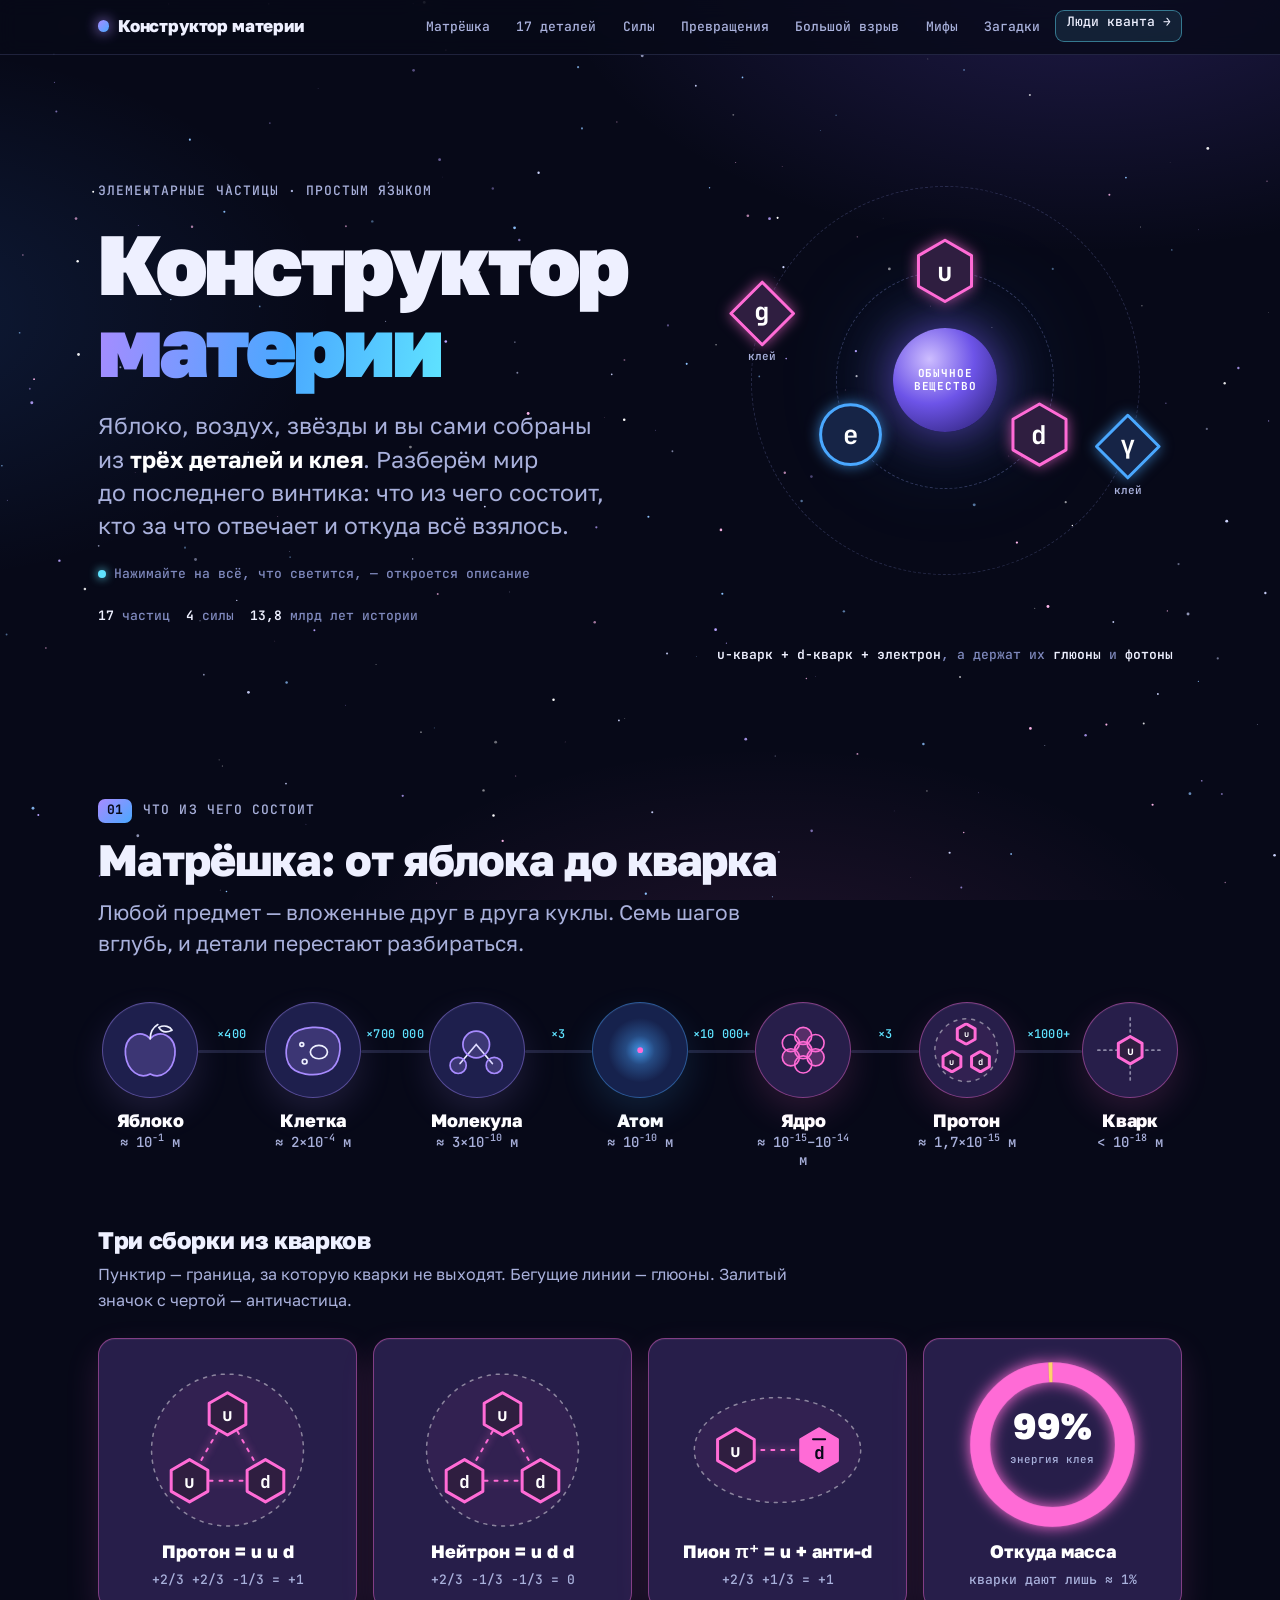
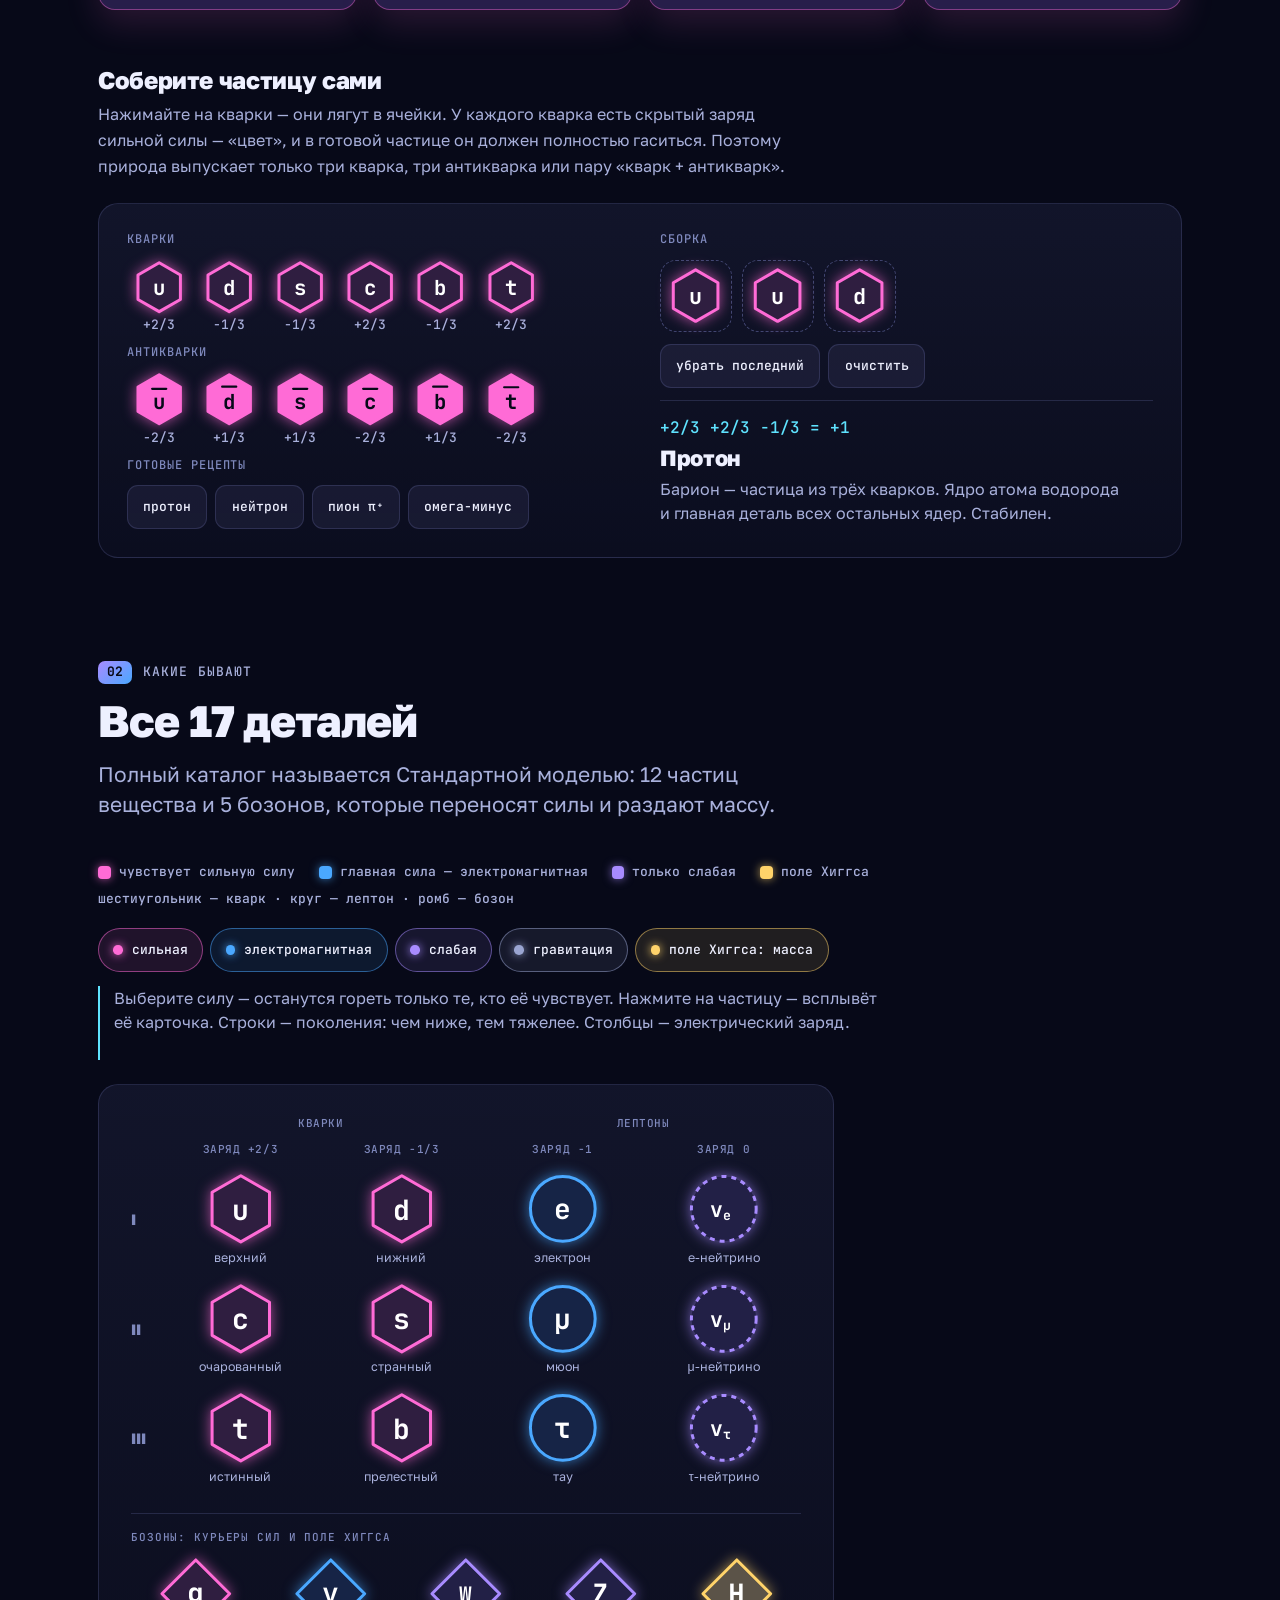
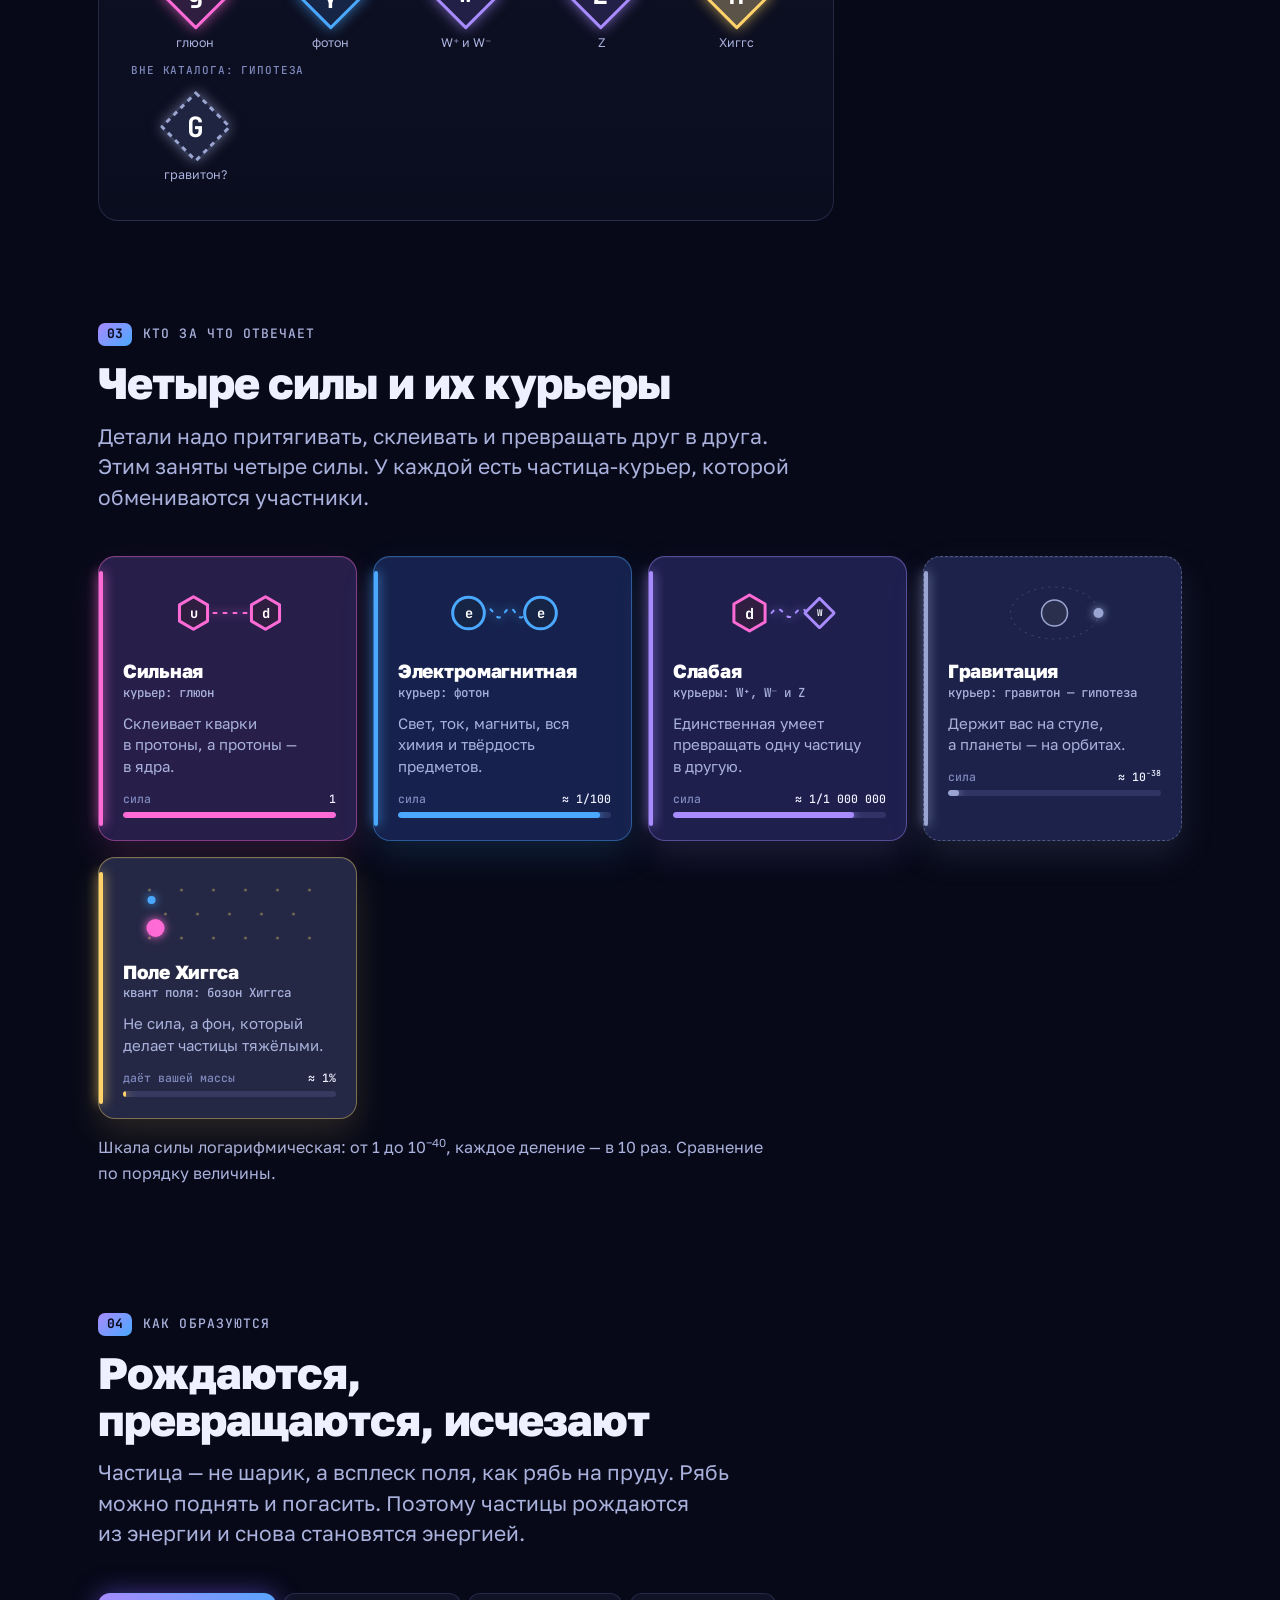
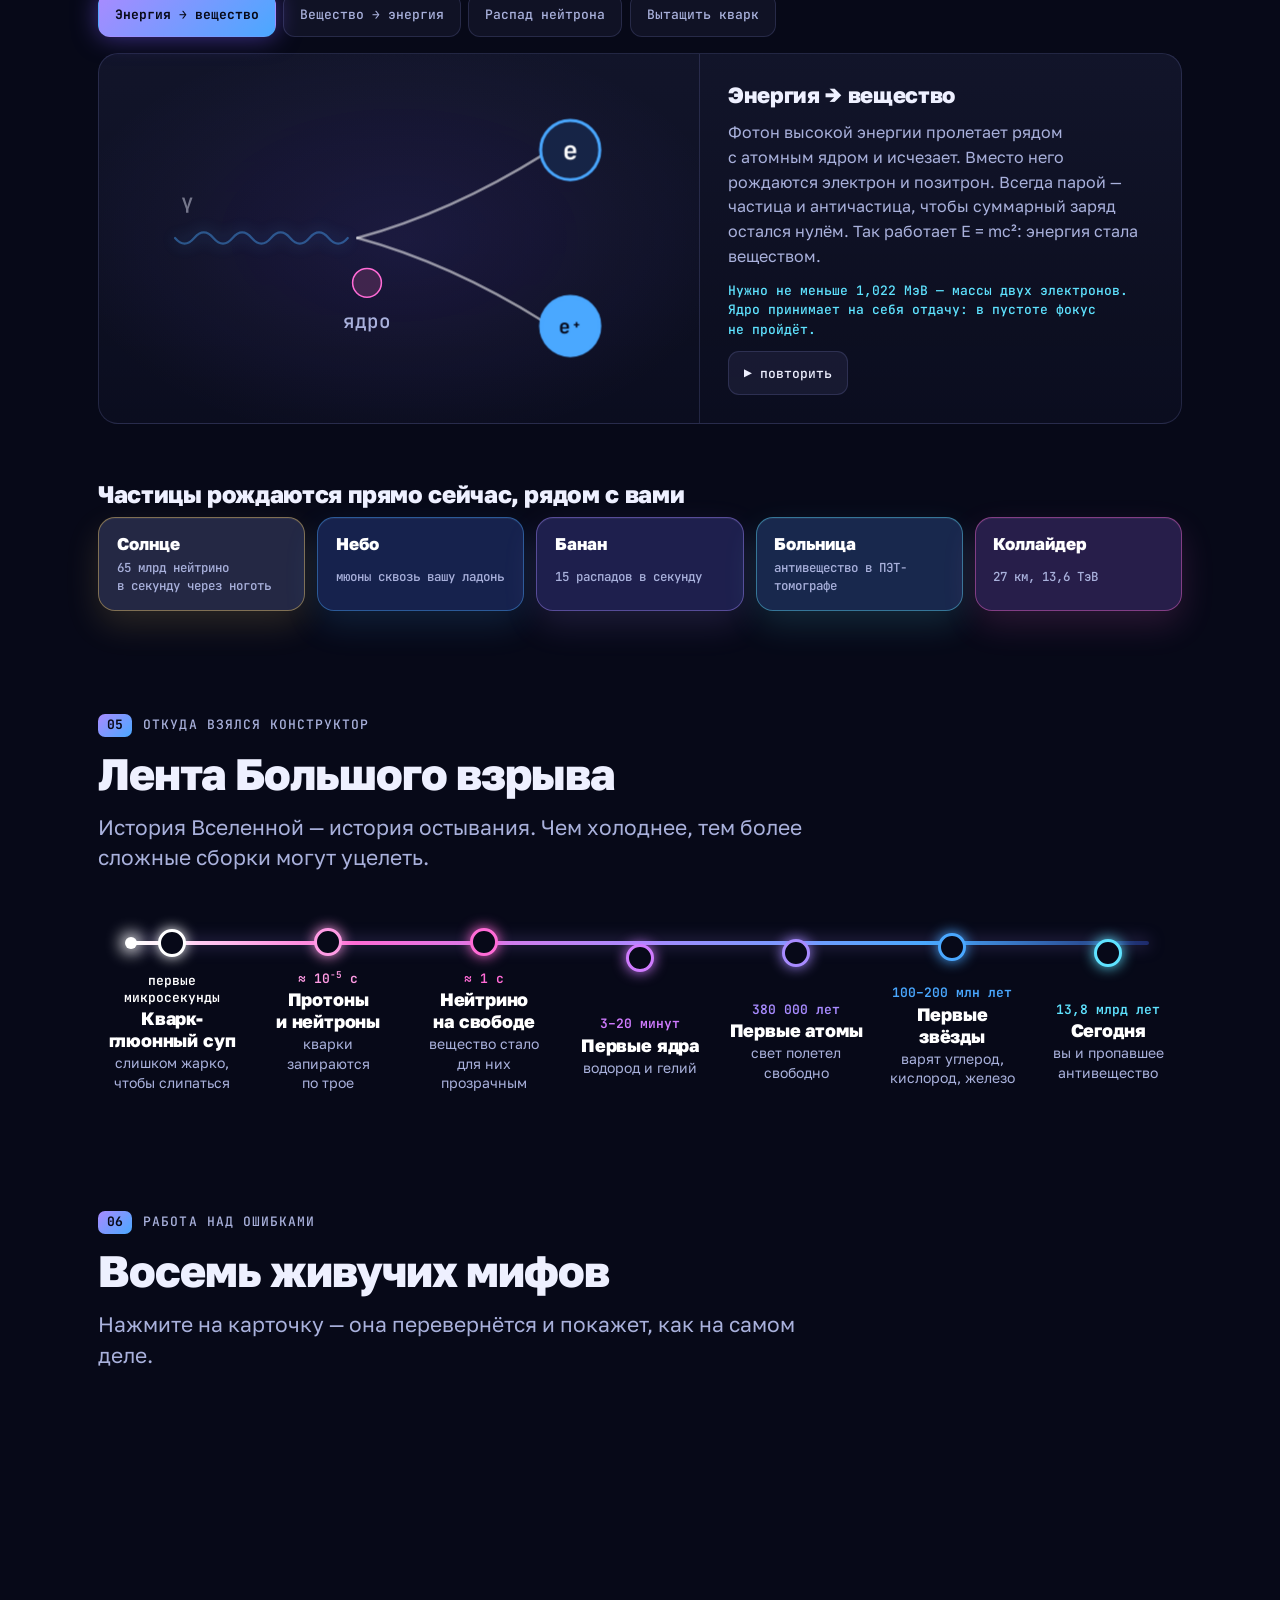
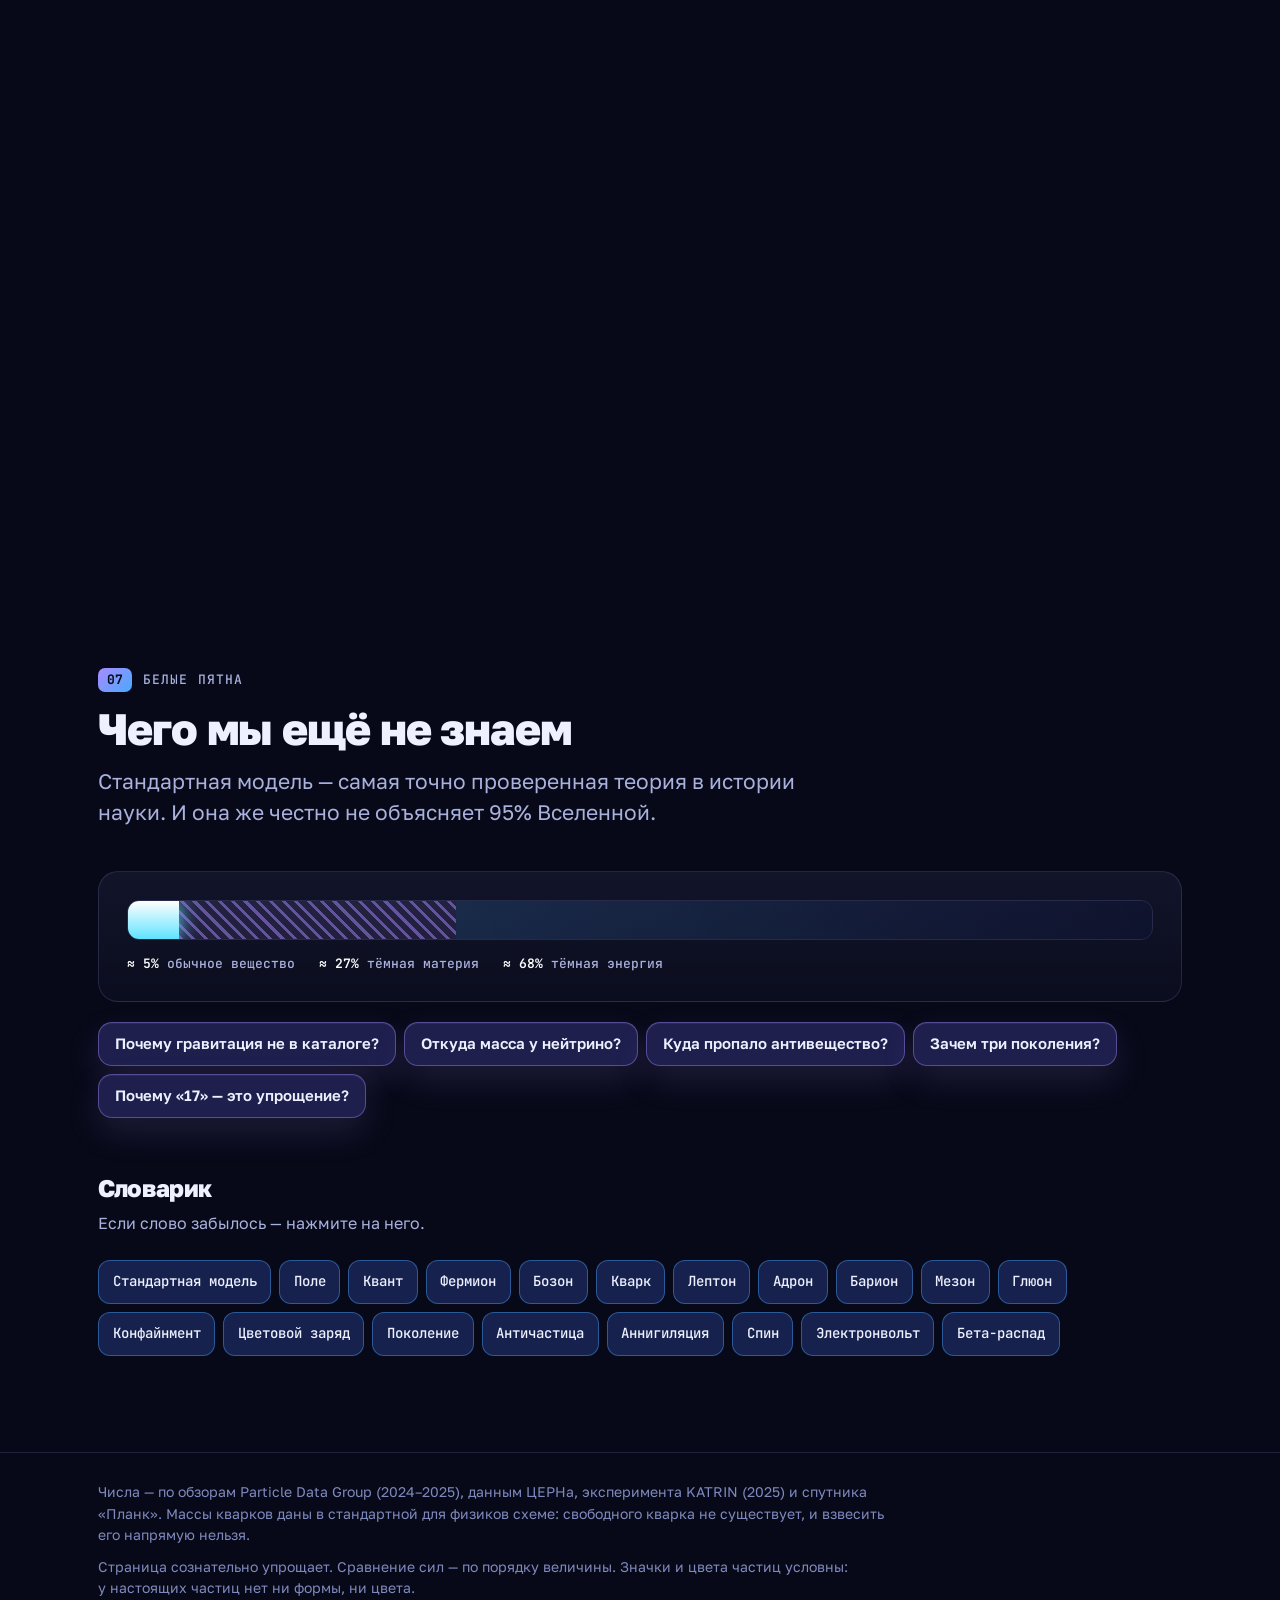
==== commit 29f4816f: "Фавикон: позитрон Co-Authored-By: Claude Opus 5 <noreply@anthropic.com>" ====
--- a/kvant.html
+++ b/kvant.html
@@ -6,6 +6,7 @@
 <meta name="theme-color" content="#070918">
 <meta name="description" content="Элементарные частицы простым языком: что из чего состоит, кто за что отвечает и как всё рождается.">
 <title>Конструктор материи</title>
+<link rel="icon" type="image/svg+xml" href="[data-uri]">
 <link rel="preconnect" href="https://fonts.googleapis.com">
 <link rel="preconnect" href="https://fonts.gstatic.com" crossorigin>
 <link rel="stylesheet" href="https://fonts.googleapis.com/css2?family=Golos+Text:wght@400;500;600;700;800;900&family=JetBrains+Mono:wght@400;500;600;700&display=swap">
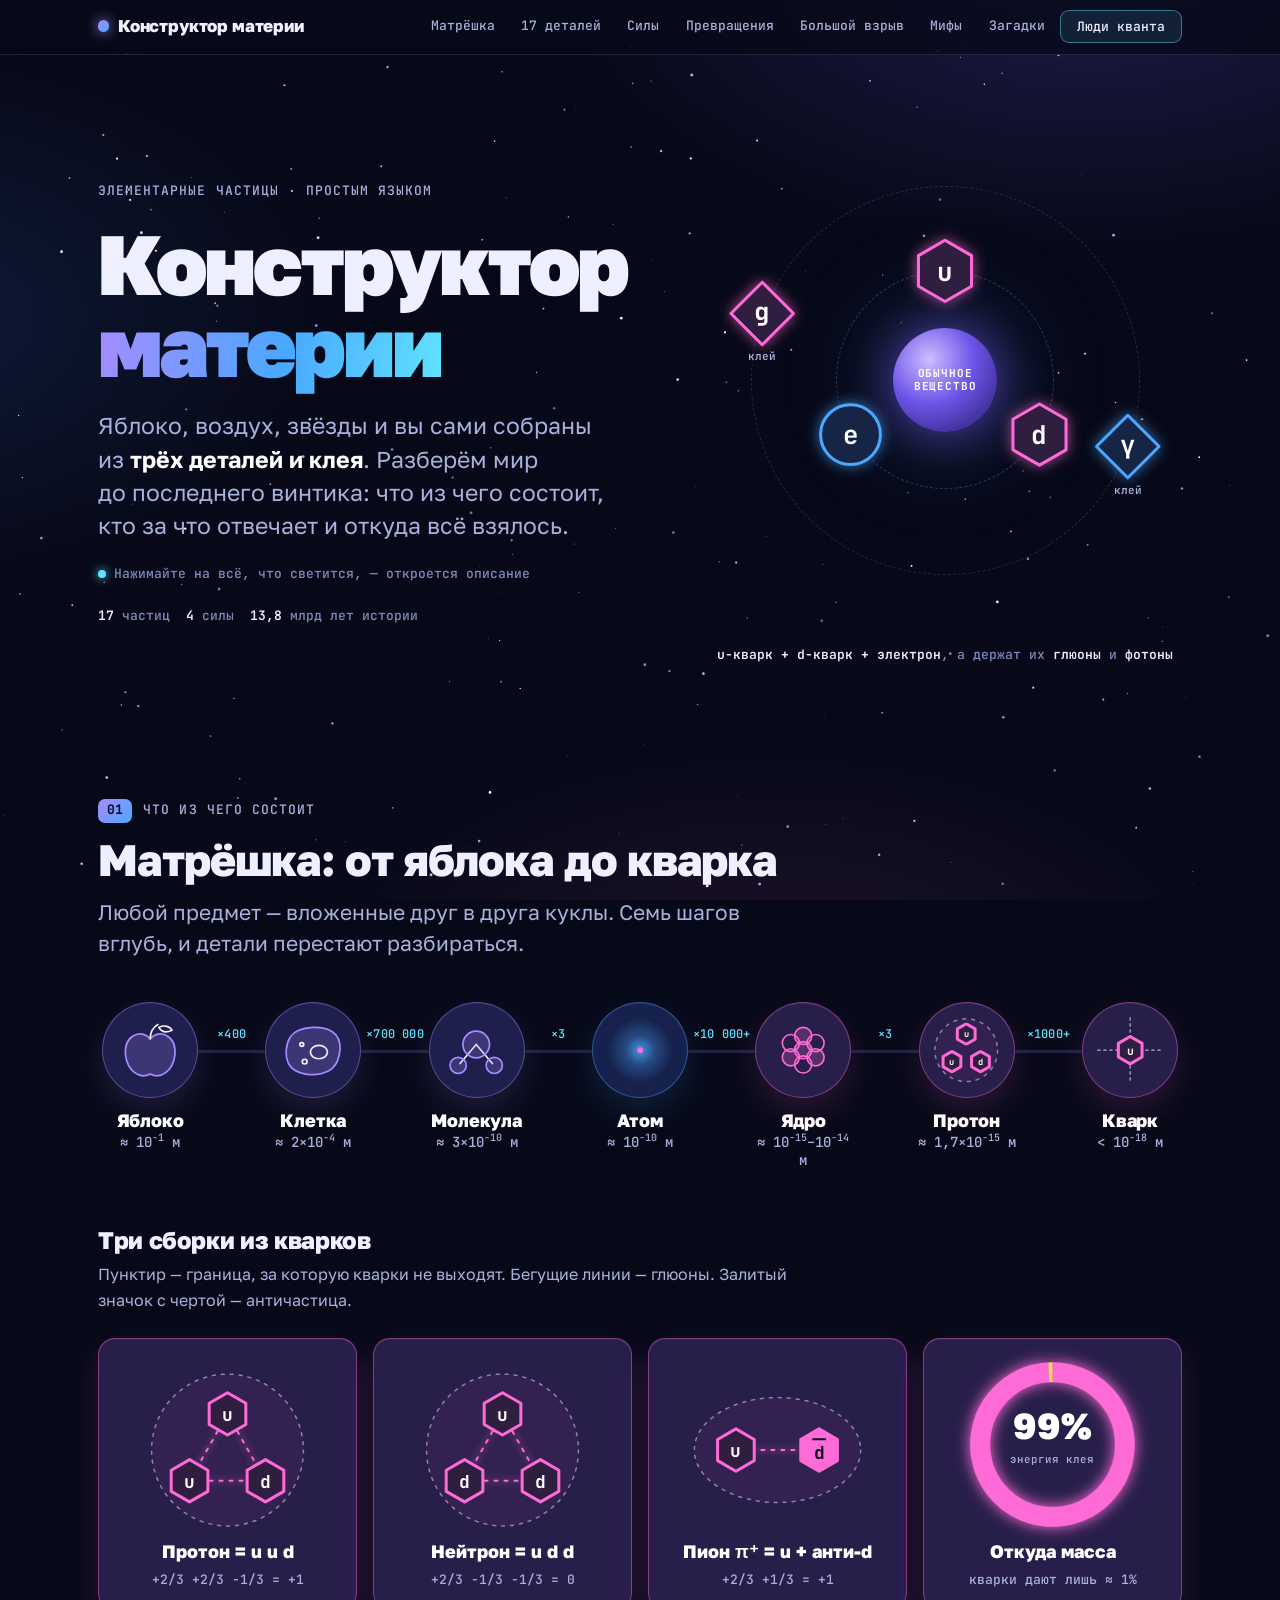
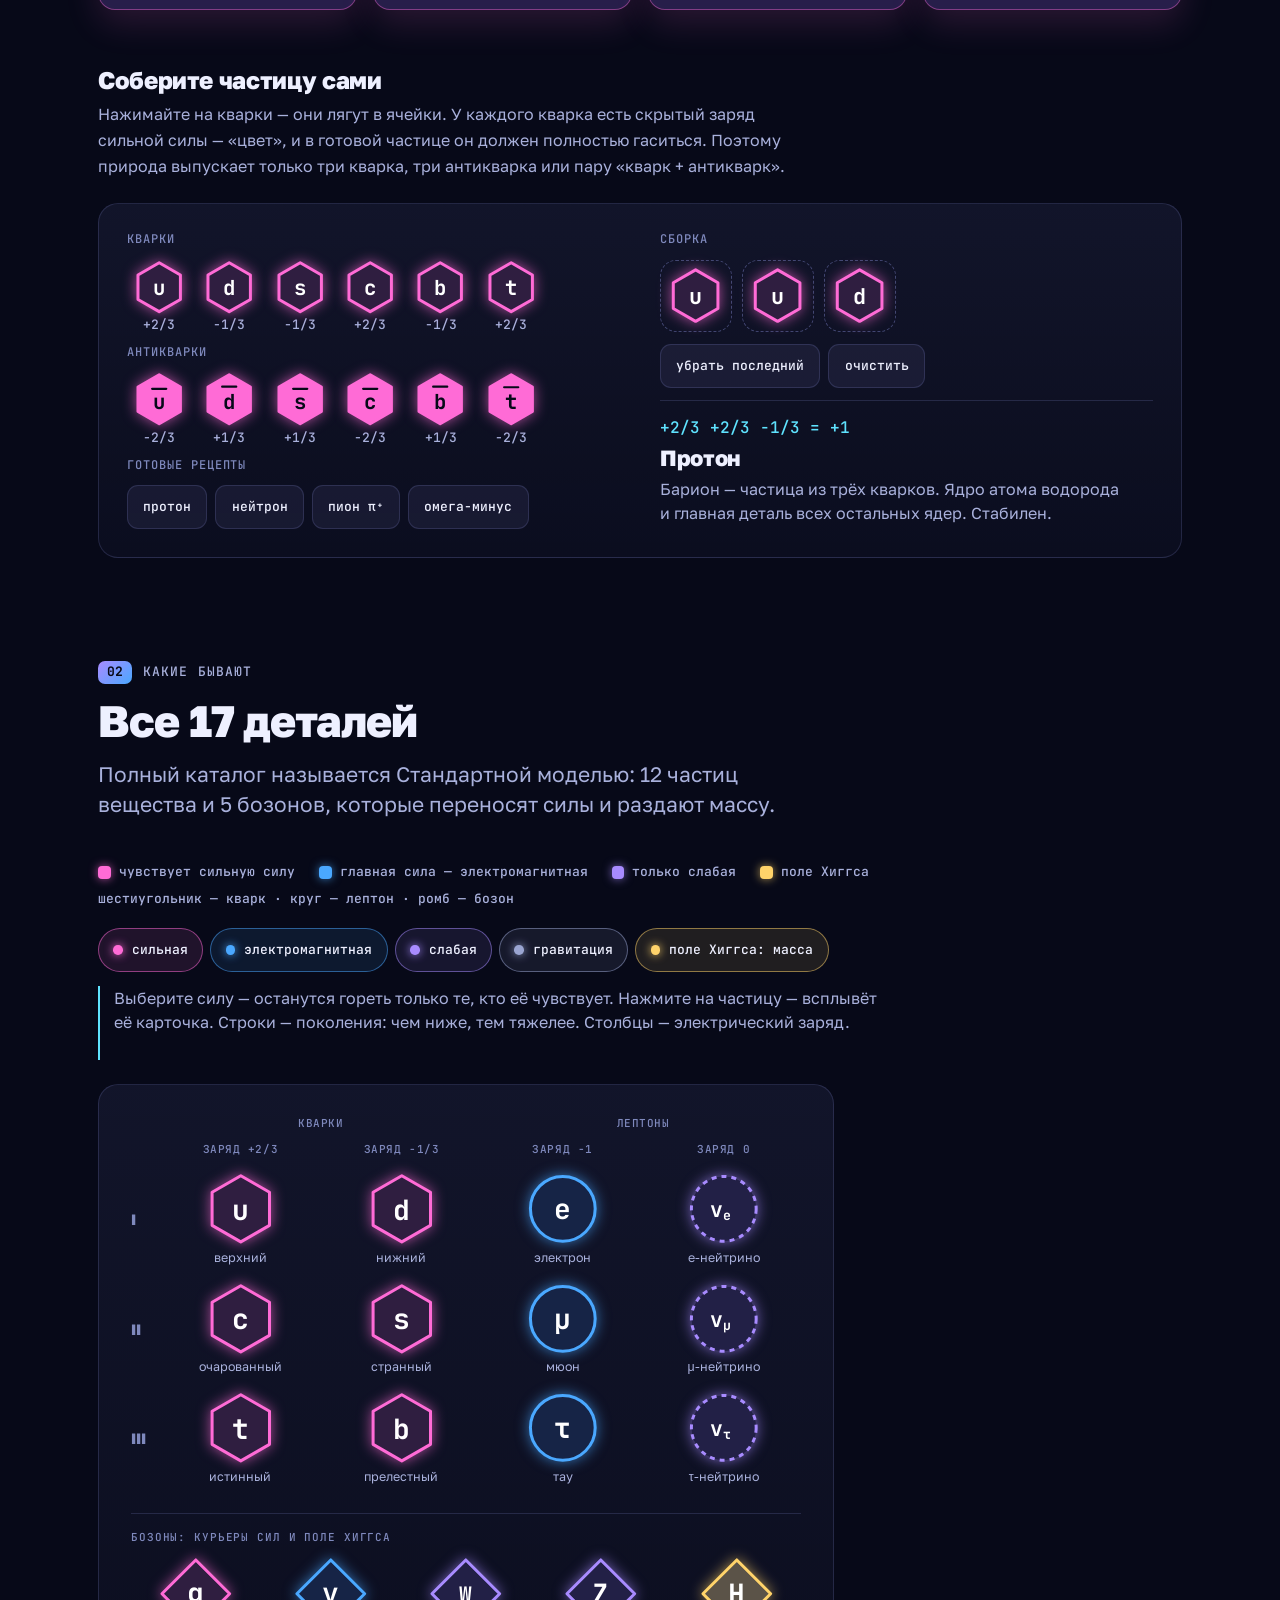
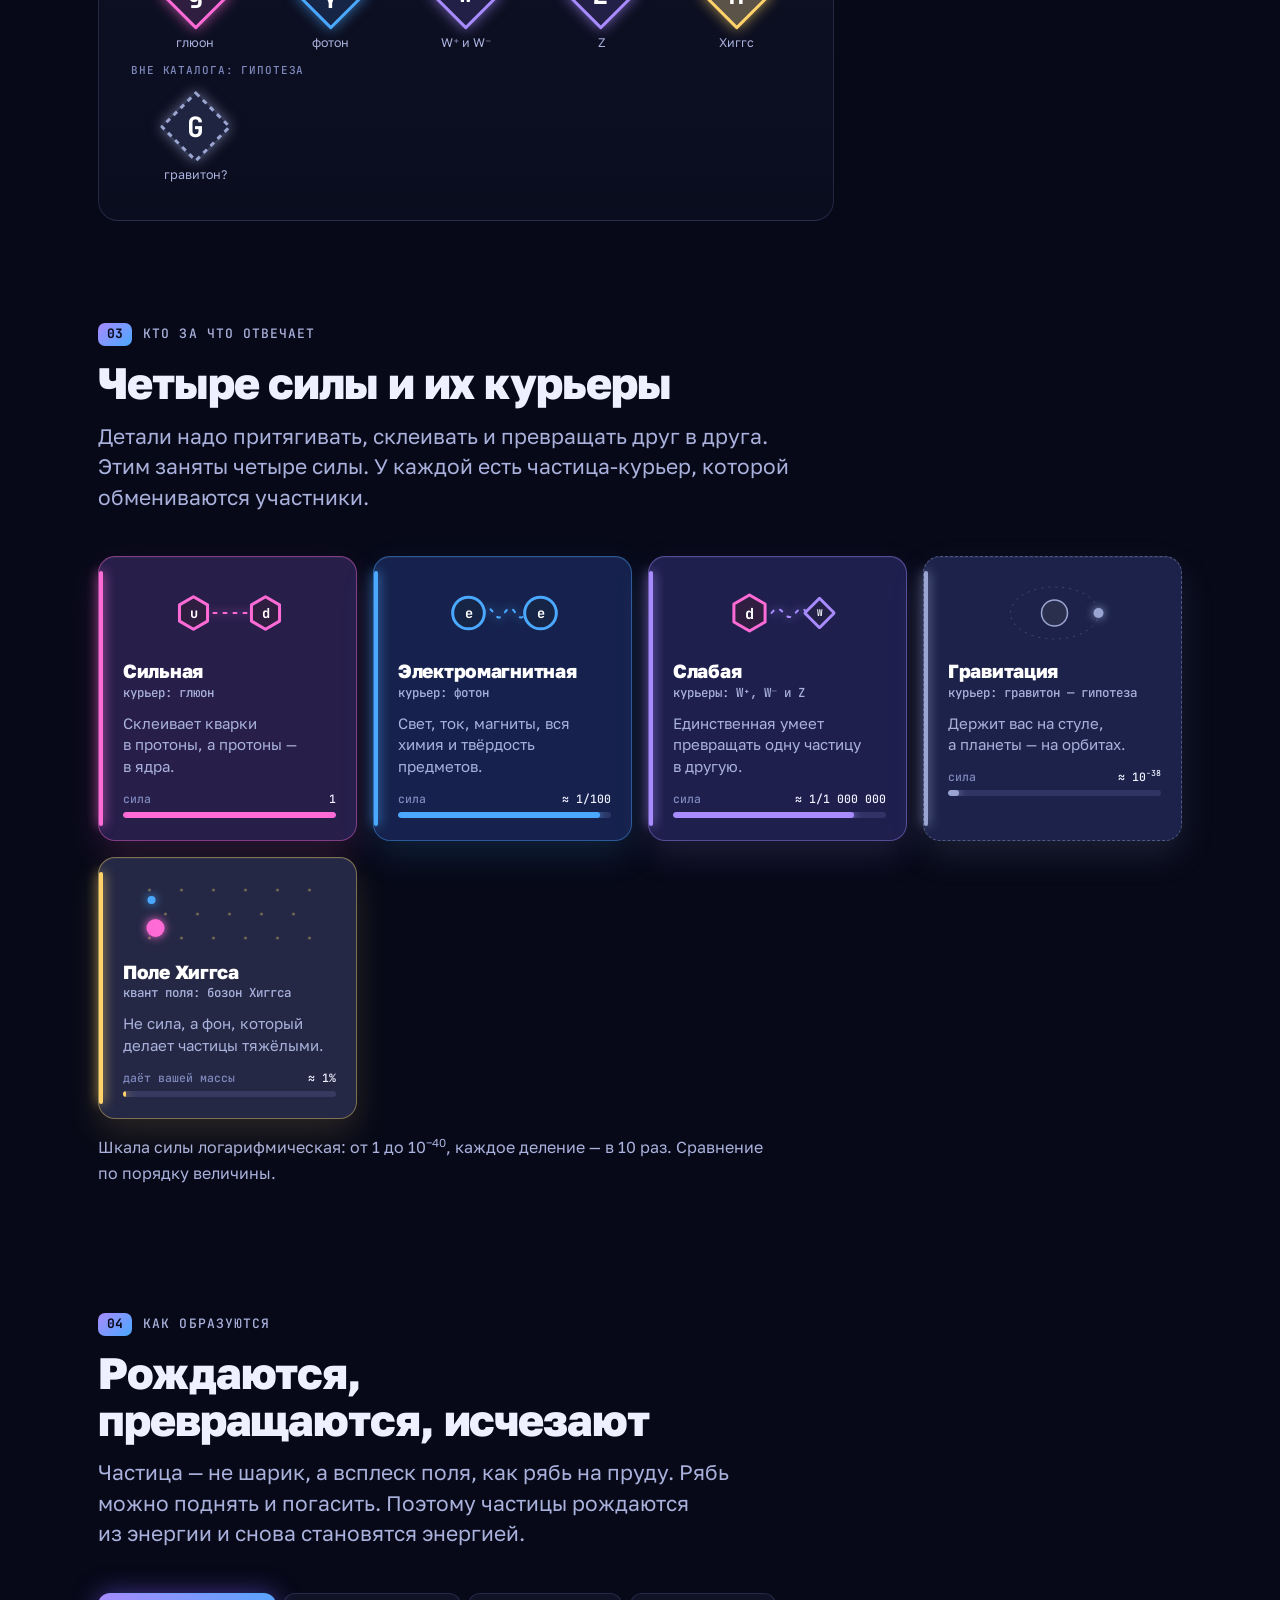
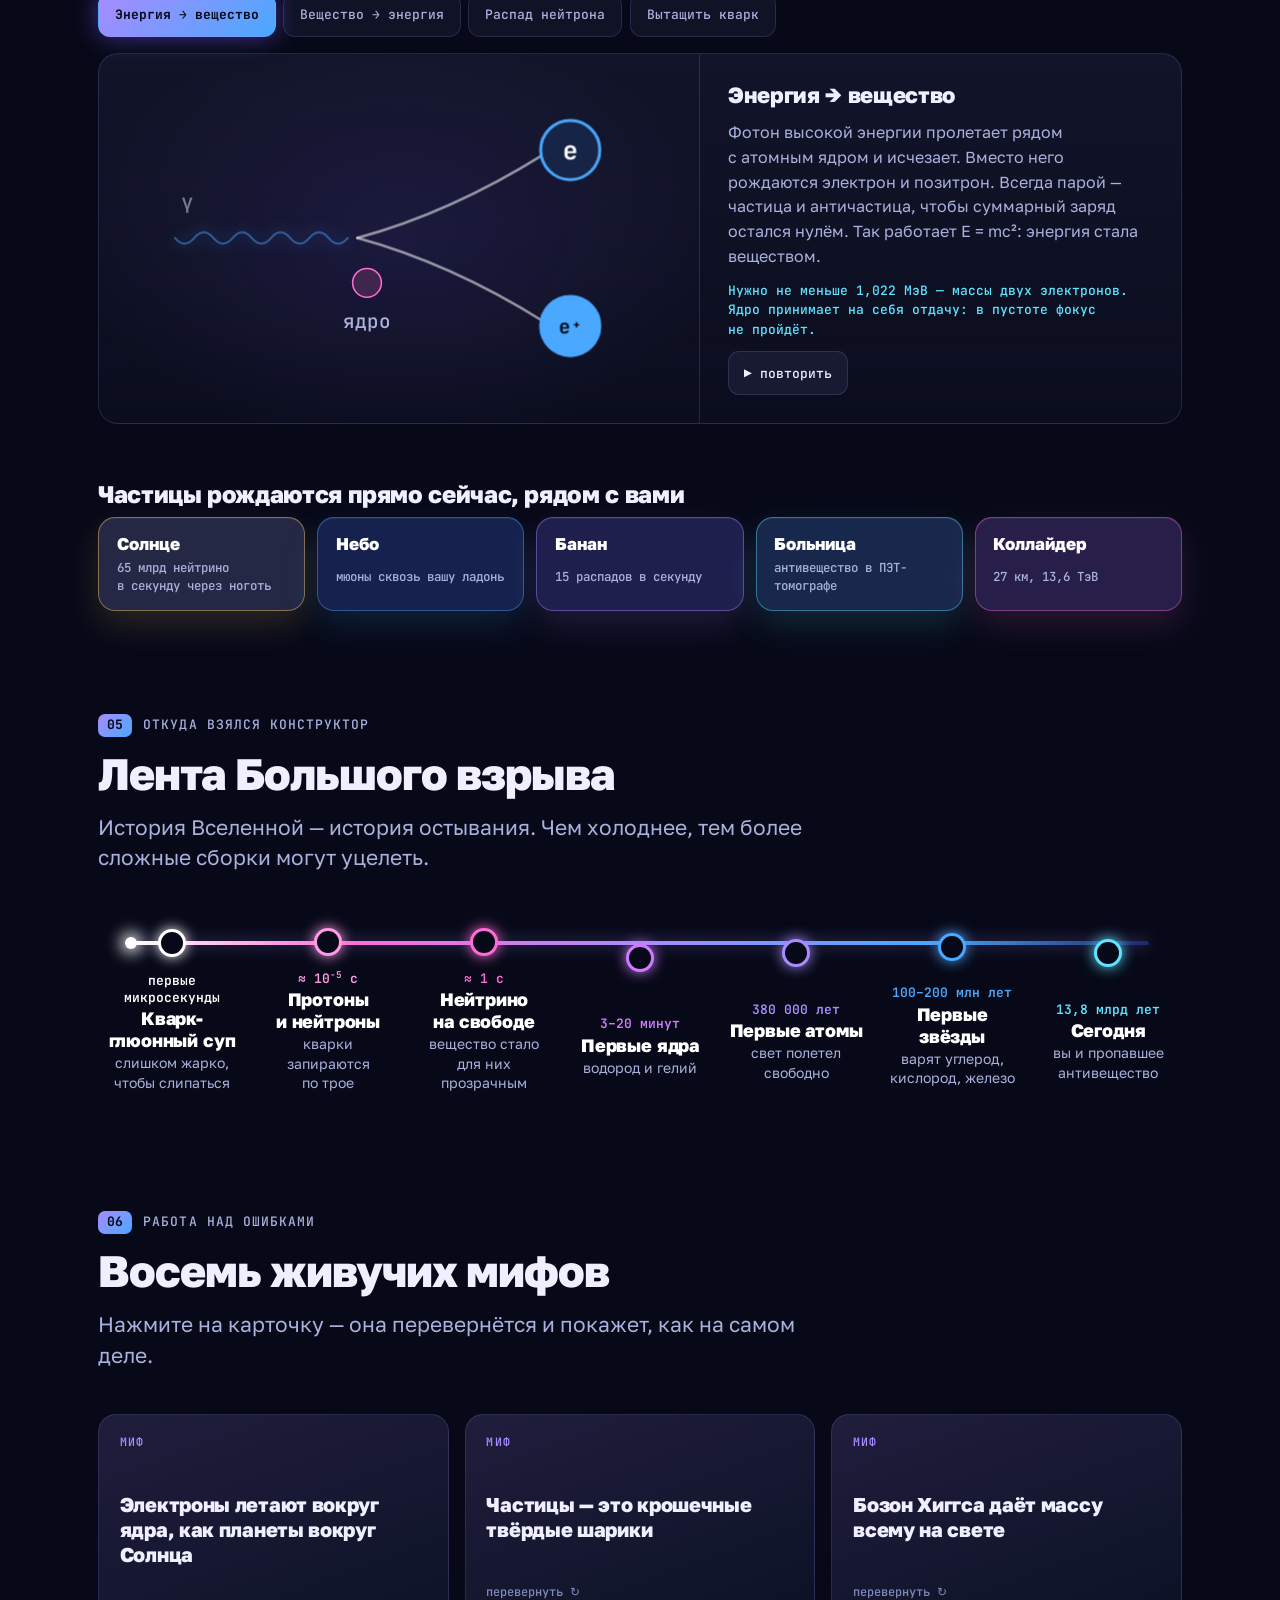
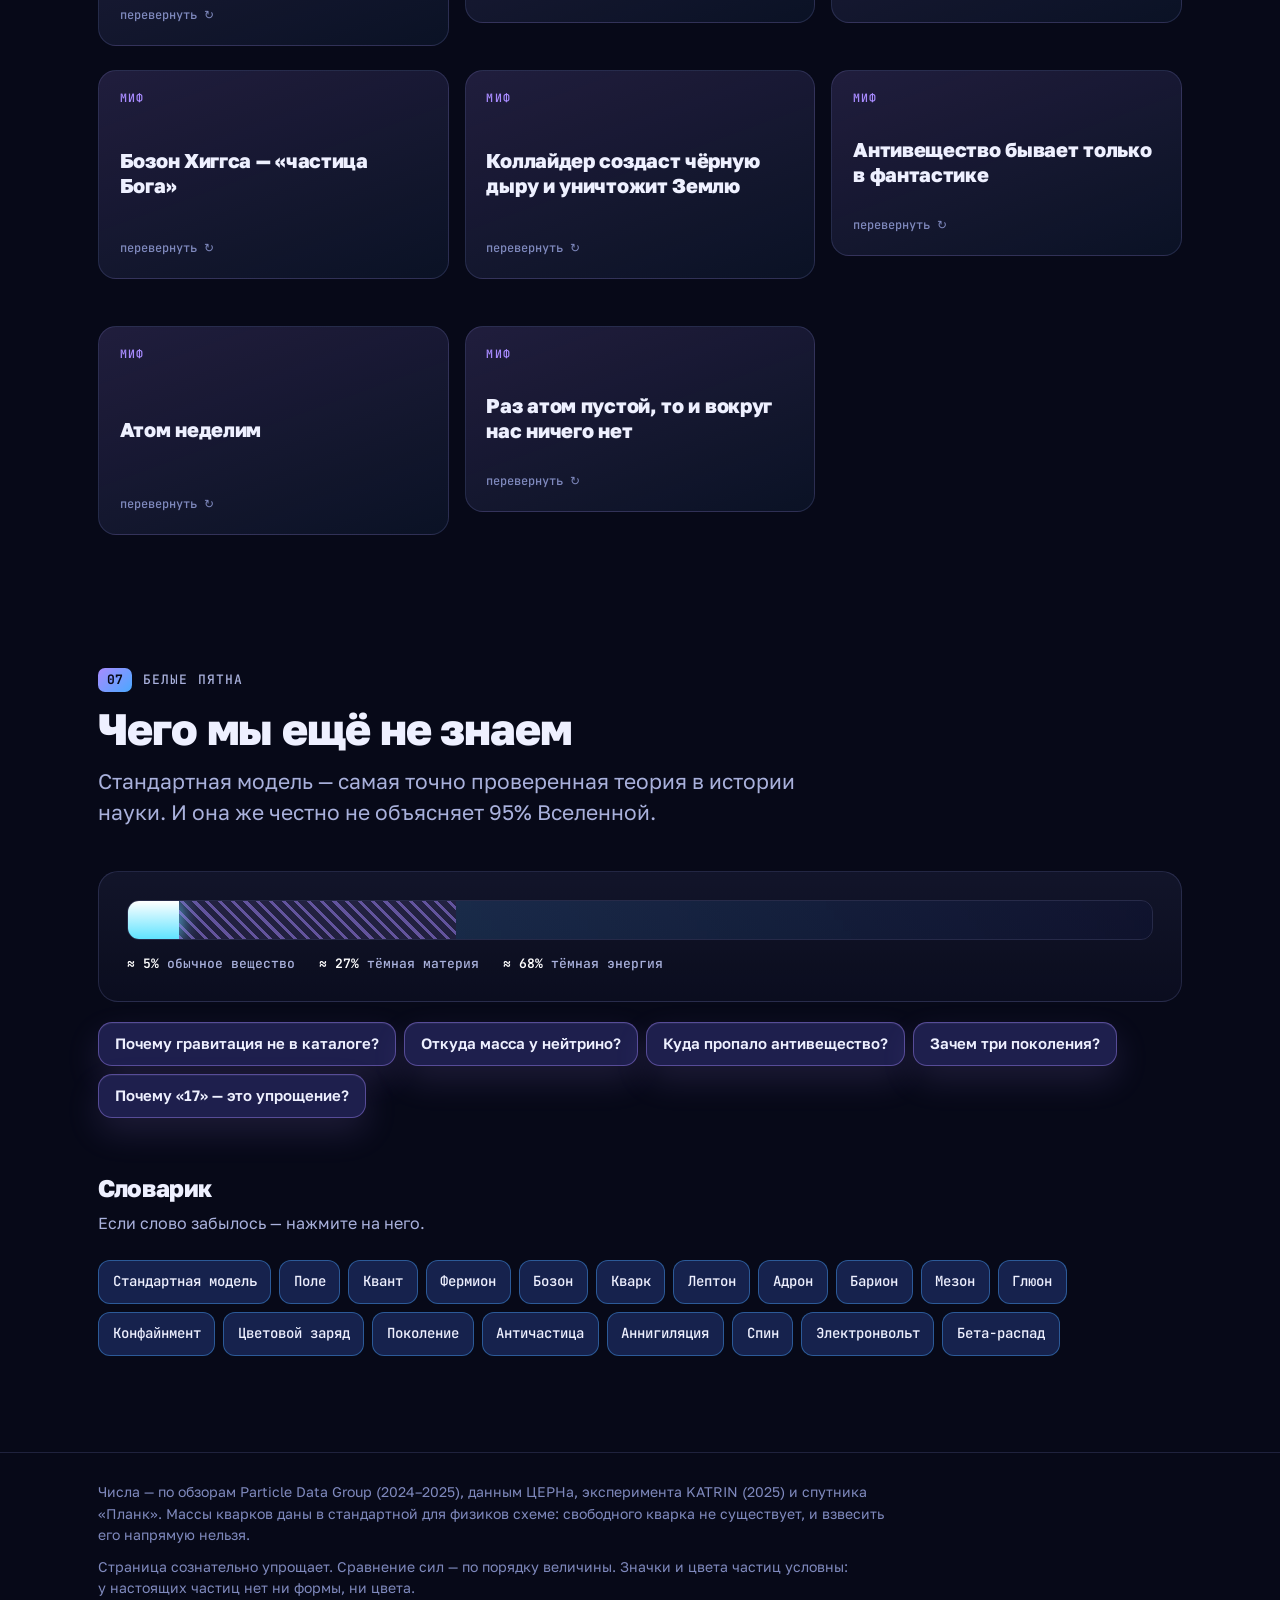
==== commit 6497a523: "Кнопка перехода в шапке: текст по центру, без стрелки Co-Authored-By: Claude Opus 5 <noreply@anthrop" ====
--- a/kvant.html
+++ b/kvant.html
@@ -496,11 +496,15 @@
 
 
 .nav-links a.page-link {
+  display: inline-flex;
+  align-items: center;
+  justify-content: center;
+  text-align: center;
   border: 1px solid color-mix(in oklab, var(--c-ui) 45%, transparent);
   background: rgba(95,227,255,.1);
   color: var(--ink);
   border-radius: 9px;
-  padding: .35em .8em;
+  padding: .5625rem 1rem;
   font-family: var(--mono, inherit);
 }
 .nav-links a.page-link:hover,
@@ -564,7 +568,7 @@
       <a href="#s-bang">Большой взрыв</a>
       <a href="#s-myths">Мифы</a>
       <a href="#s-open">Загадки</a>
-      <a class="page-link" href="people.html">Люди кванта <span aria-hidden="true">→</span></a>
+      <a class="page-link" href="people.html">Люди кванта</a>
     </div>
   </div>
   <div class="progress" aria-hidden="true"><i id="progress"></i></div>
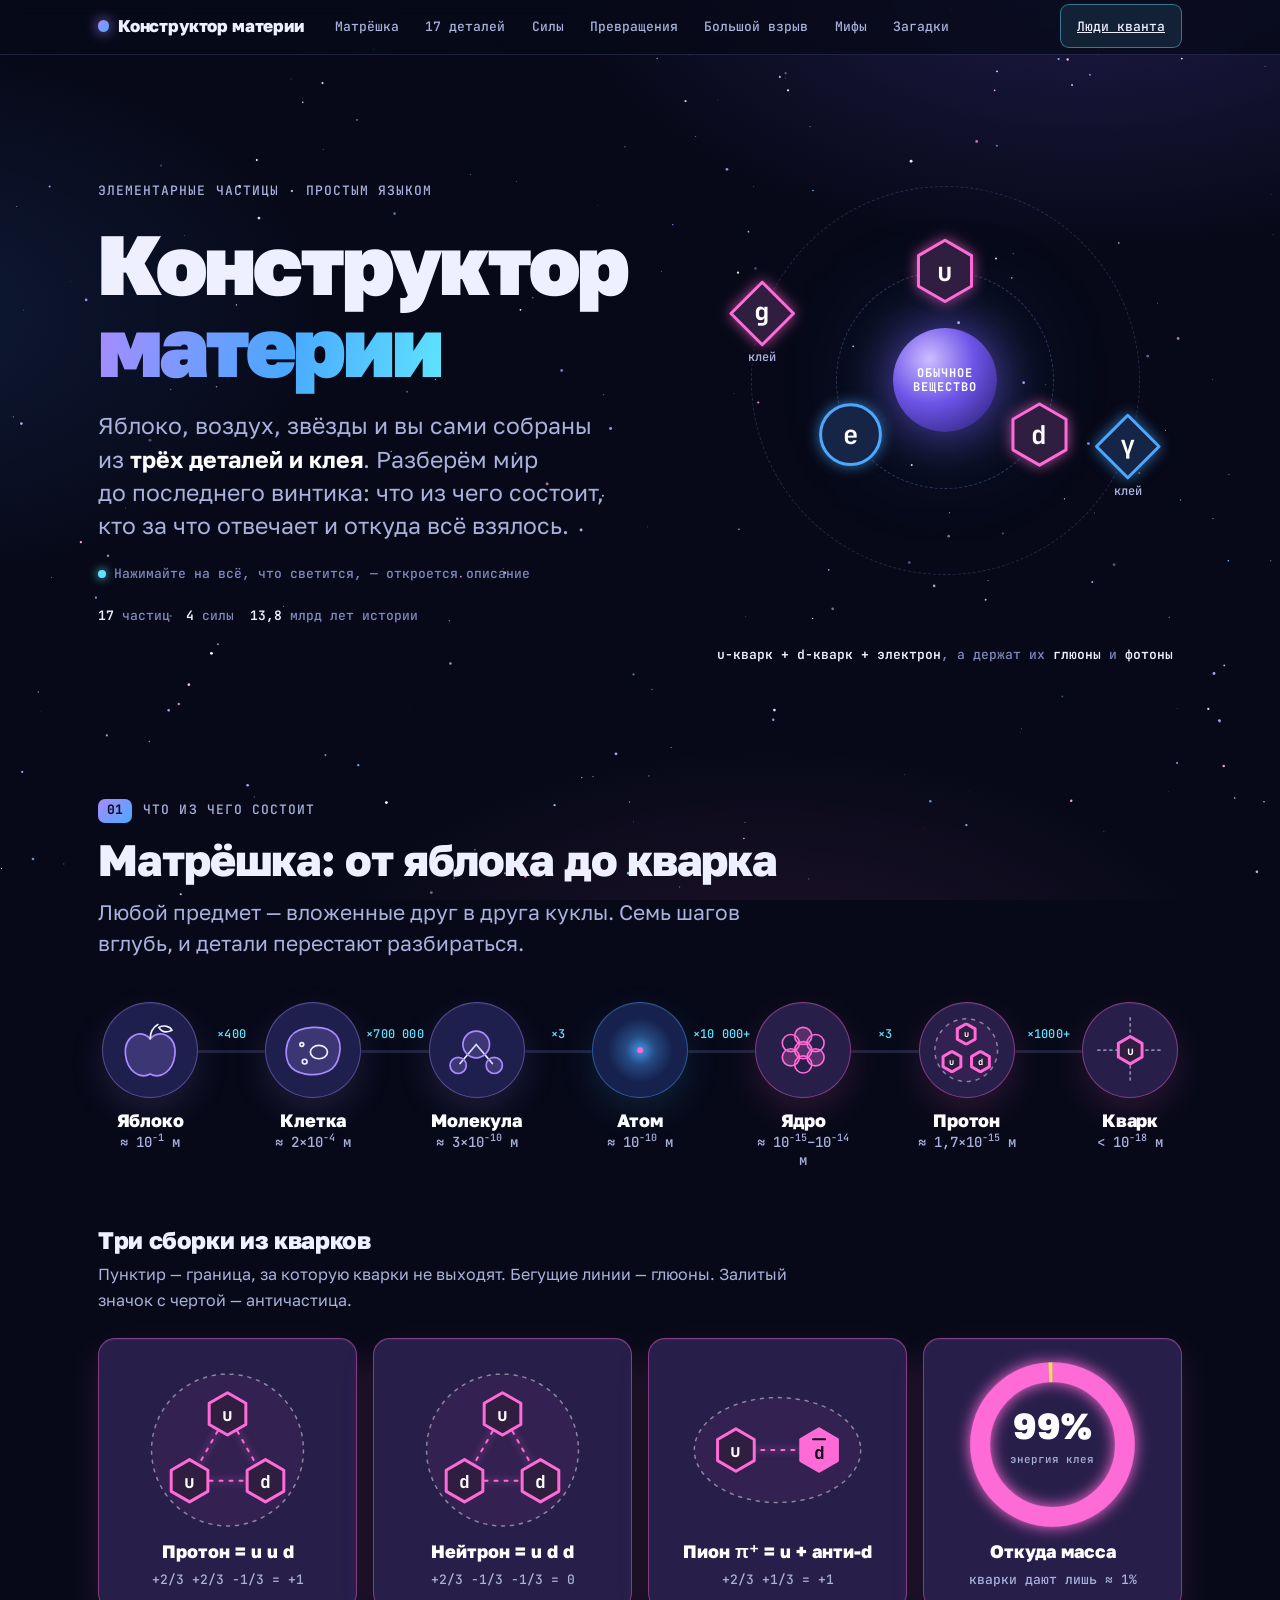
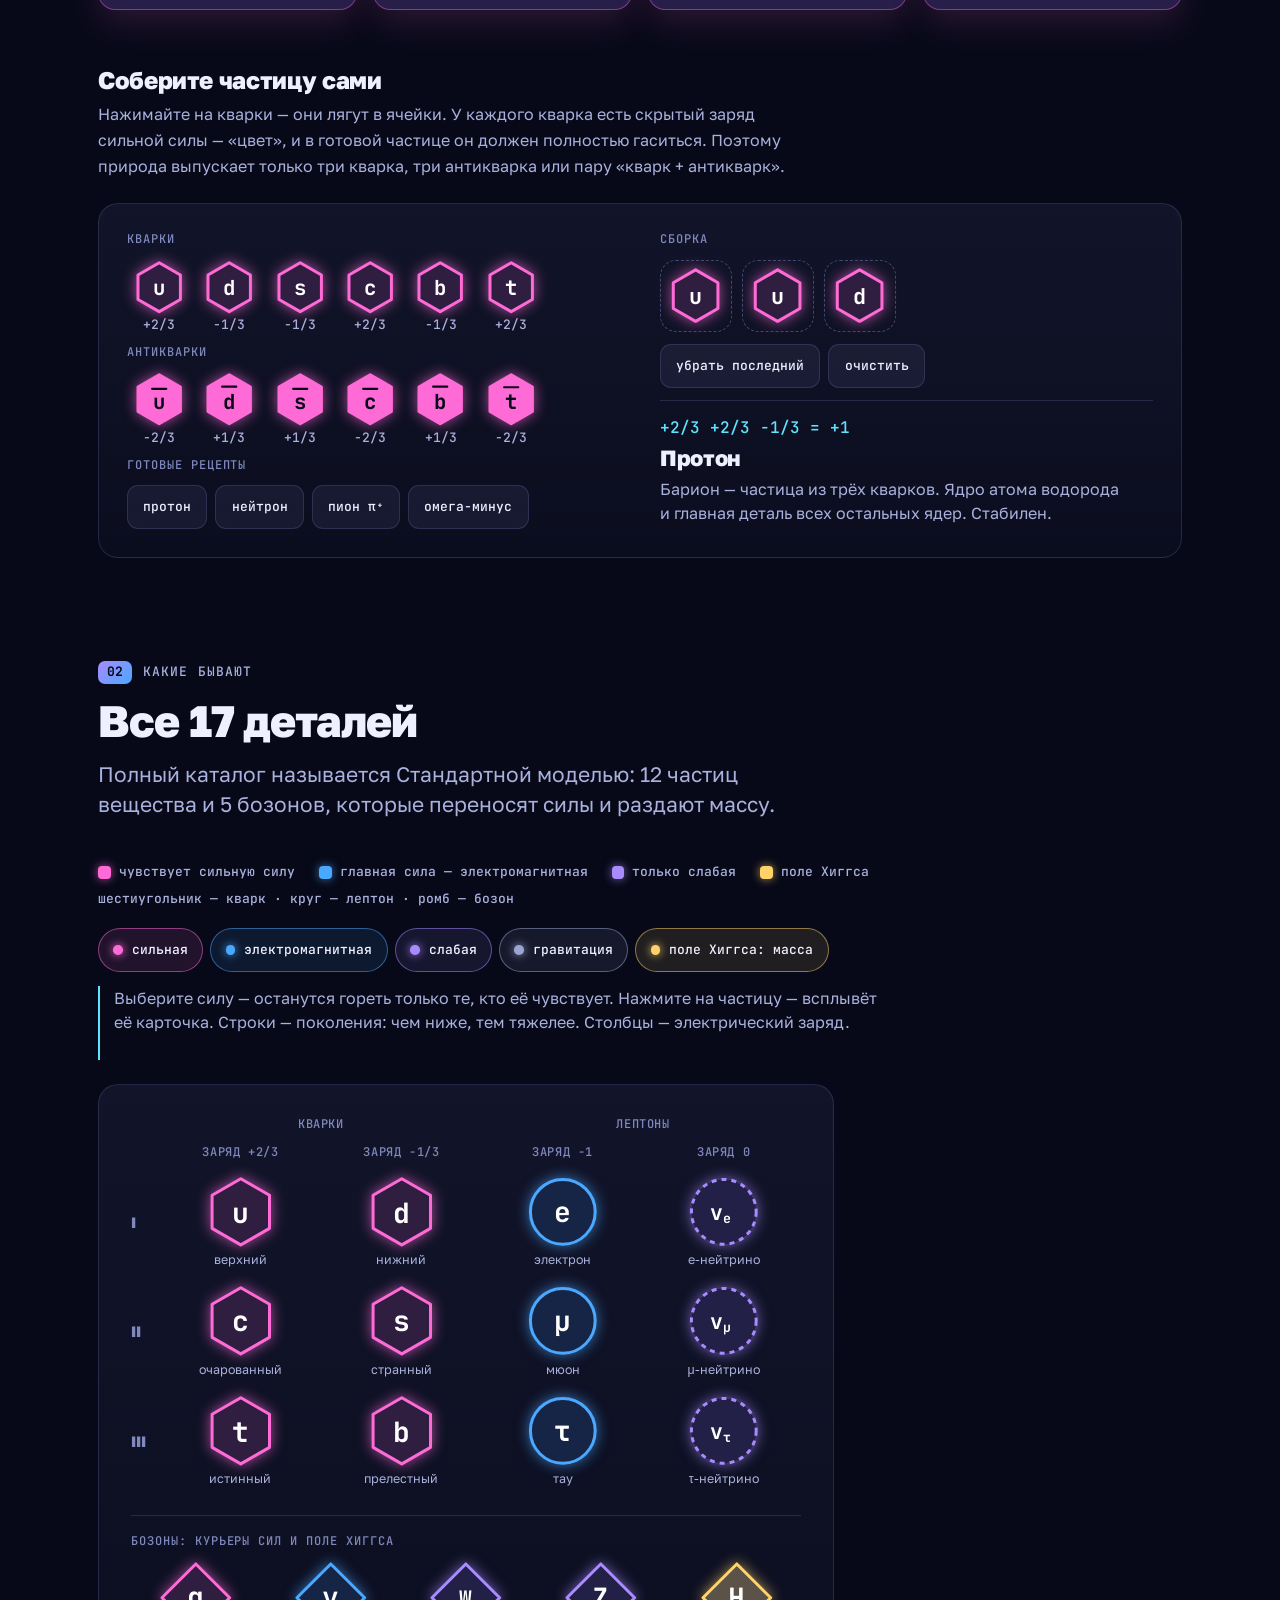
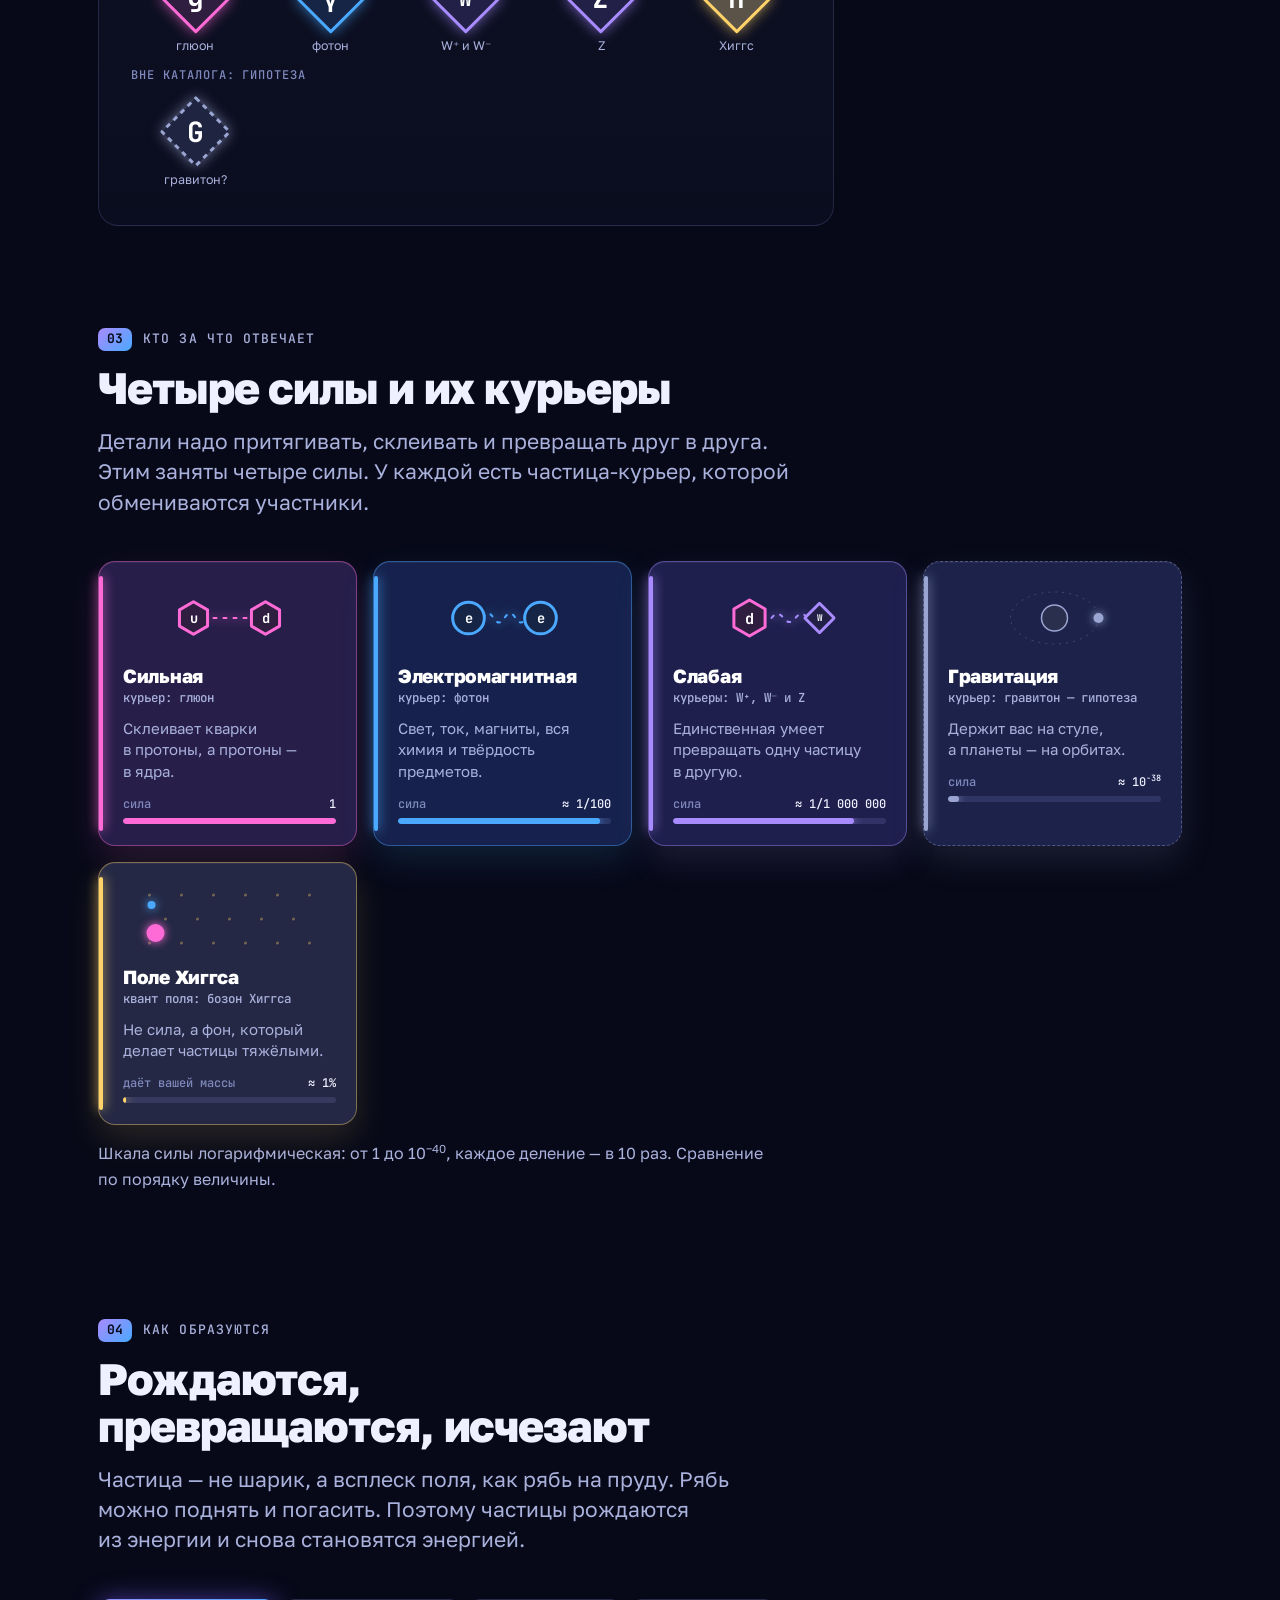
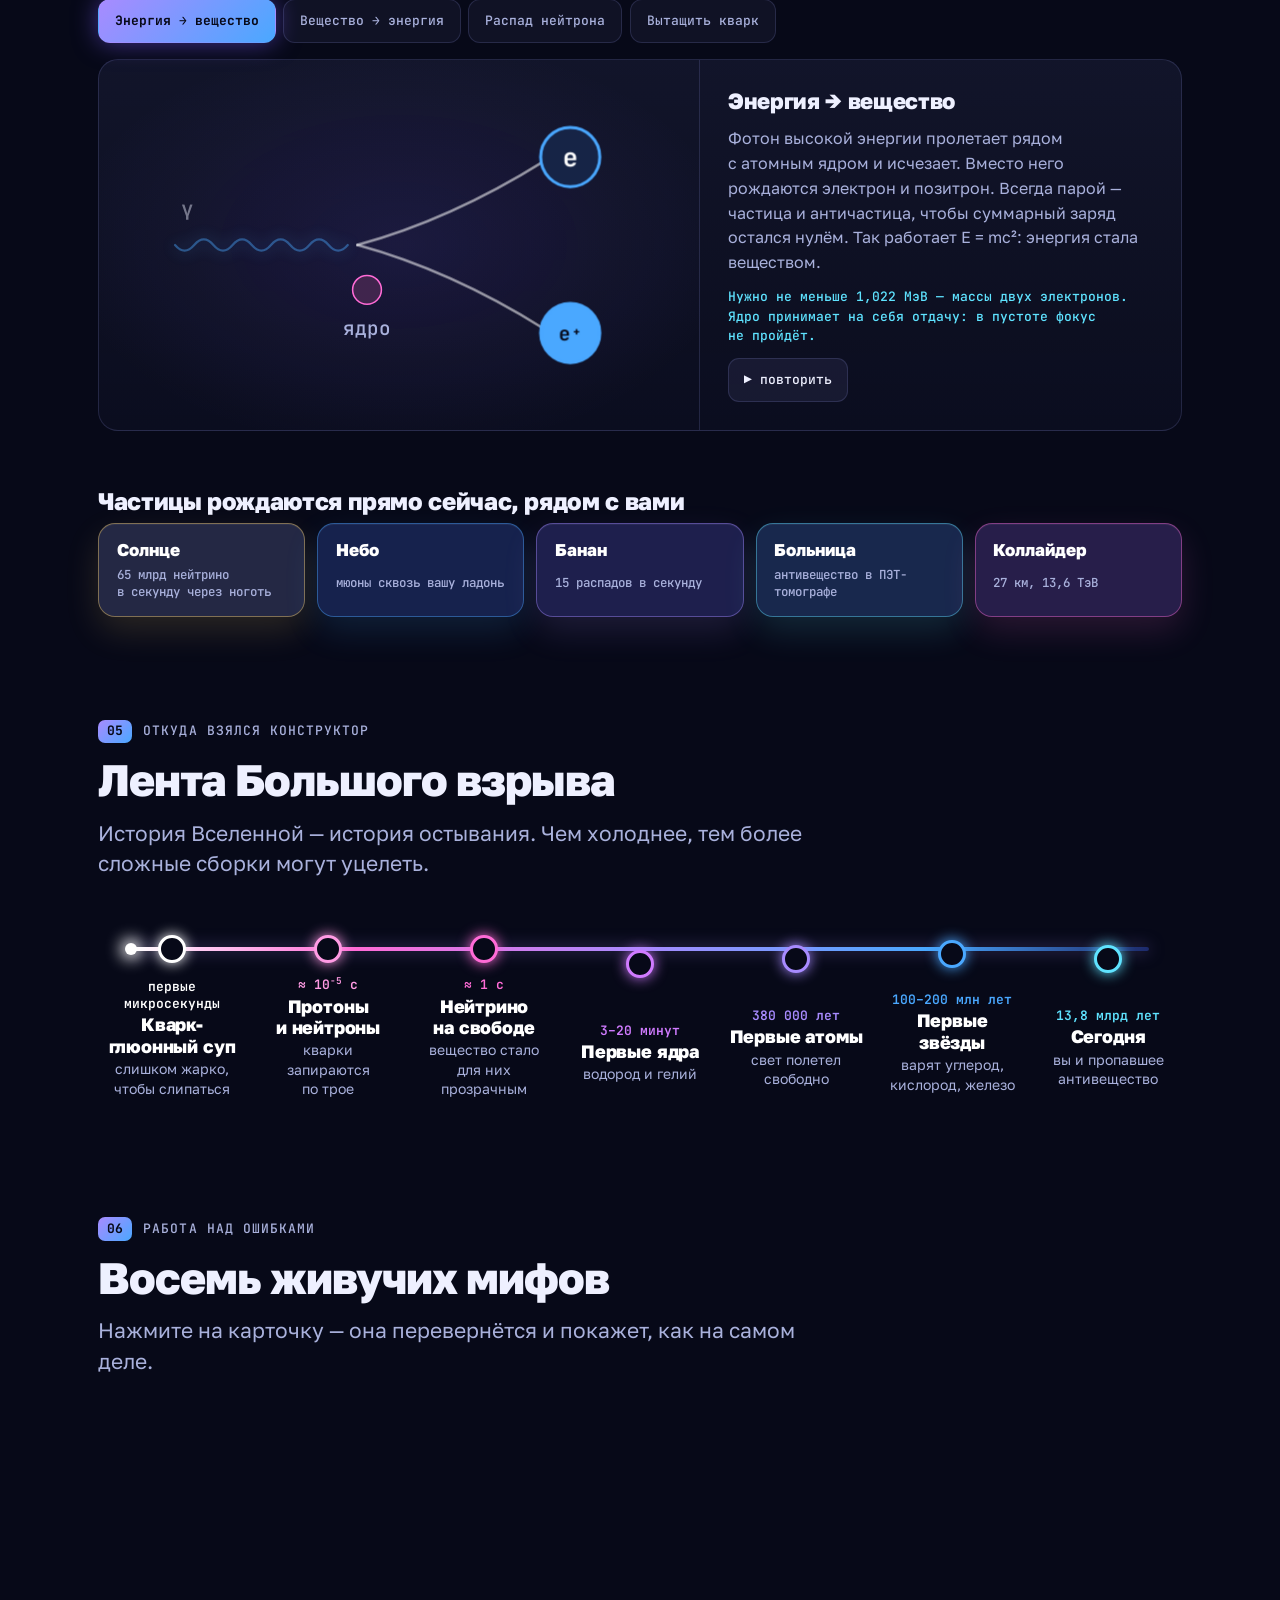
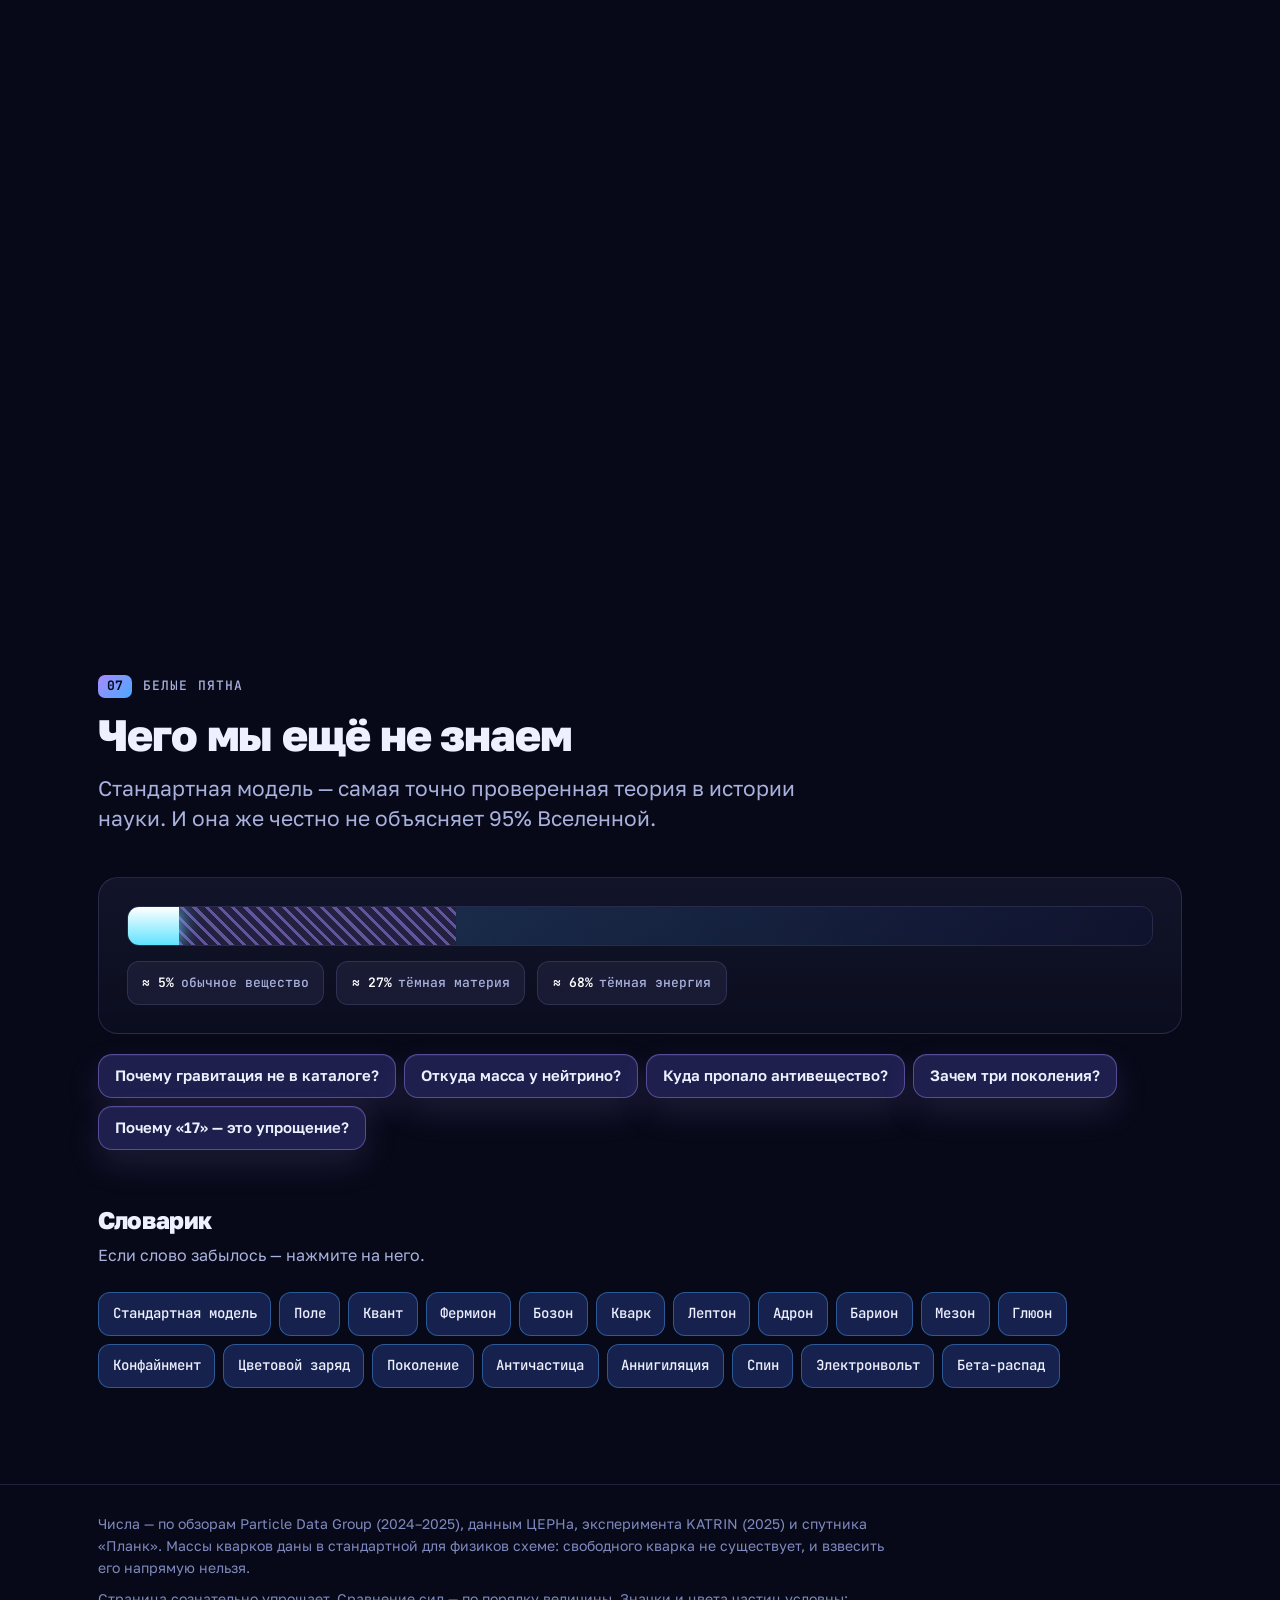
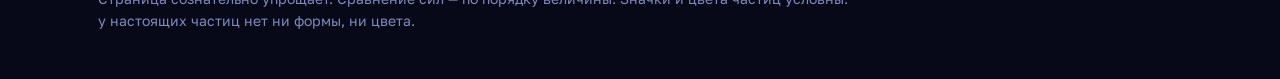
==== commit 44699992: "Адаптация под телефоны Кнопка перехода между страницами вынесена из прокручиваемой полосы и видна вс" ====
--- a/kvant.html
+++ b/kvant.html
@@ -35,6 +35,7 @@
 }
 
 *, *::before, *::after { box-sizing: border-box; }
+a, button, [role="button"] { -webkit-tap-highlight-color: transparent; }
 html { -webkit-text-size-adjust: 100%; scroll-padding-top: 4.5rem; }
 body {
   margin: 0;
@@ -67,14 +68,17 @@
 
 /* ───────── Навигация ───────── */
 .nav { position: sticky; top: env(safe-area-inset-top, 0px); z-index: 20;
-  background: rgba(7, 9, 24, .78); -webkit-backdrop-filter: blur(10px); backdrop-filter: blur(10px);
+  background: rgba(7, 9, 22, .96);
   border-bottom: 1px solid var(--line); }
+@supports (backdrop-filter: blur(1px)) or (-webkit-backdrop-filter: blur(1px)) {
+  .nav { background: rgba(7, 9, 24, .78); -webkit-backdrop-filter: blur(10px); backdrop-filter: blur(10px); }
+}
 .nav-in { display: flex; align-items: center; gap: 1.25rem; min-height: 3.25rem; }
-.brand { font-weight: 800; letter-spacing: -.01em; white-space: nowrap; text-decoration: none; display: inline-flex; align-items: center; gap: .55rem; }
+.brand { font-weight: 800; letter-spacing: -.01em; white-space: nowrap; text-decoration: none; display: inline-flex; align-items: center; justify-content: center; gap: .55rem; min-width: 44px; min-height: 44px; }
 .brand i { width: .7rem; height: .7rem; border-radius: 50%; background: linear-gradient(135deg, var(--c-weak), var(--c-em)); box-shadow: 0 0 14px var(--c-weak); }
 .nav-links { display: flex; gap: .25rem; overflow-x: auto; scrollbar-width: none; margin-left: auto; min-width: 0; }
 .nav-links::-webkit-scrollbar { display: none; }
-.nav-links a { font: 500 .8125rem/1 var(--mono); color: var(--mut); text-decoration: none; padding: .6rem .7rem; border-radius: 9px; white-space: nowrap; }
+.nav-links a { font: 500 .8125rem/1 var(--mono); color: var(--mut); text-decoration: none; padding: 1rem .7rem; border-radius: 9px; white-space: nowrap; display: inline-flex; align-items: center; }
 .nav-links a:hover { color: #fff; background: rgba(160, 170, 255, .1); }
 .nav-links a.on { color: #fff; background: rgba(168, 139, 255, .2); }
 .progress { height: 2px; background: transparent; }
@@ -139,12 +143,12 @@
 .core { position: absolute; inset: 39%; border-radius: 50%; display: grid; place-items: center; text-align: center;
   background: radial-gradient(circle at 35% 30%, #cdbdff, #6d54e8 45%, #231a66 100%);
   box-shadow: 0 0 50px rgba(124, 92, 255, .65), 0 0 120px rgba(74, 168, 255, .3);
-  font: 700 .6875rem/1.2 var(--mono); letter-spacing: .08em; text-transform: uppercase; color: #fff; }
+  font: 700 .75rem/1.2 var(--mono); letter-spacing: .08em; text-transform: uppercase; color: #fff; }
 .sat { position: absolute; left: 50%; top: 50%; width: 4.25rem; height: 4.25rem; margin: -2.125rem 0 0 -2.125rem;
   transform: rotate(var(--a)) translateX(var(--r)) rotate(calc(-1 * var(--a))); }
 .sat button { width: 100%; height: 100%; padding: 0; border: 0; background: none; cursor: pointer; display: block; border-radius: 50%; transition: transform .25s var(--ease); }
 .sat button:hover, .sat button:focus-visible { transform: scale(1.14); }
-.sat small { position: absolute; left: 50%; top: 100%; transform: translateX(-50%); font: 600 .6875rem/1.2 var(--mono); color: var(--mut); white-space: nowrap; margin-top: .15rem; }
+.sat small { position: absolute; left: 50%; top: 100%; transform: translateX(-50%); font: 600 .75rem/1.2 var(--mono); color: var(--mut); white-space: nowrap; margin-top: .15rem; }
 .orbit-cap { text-align: center; font: 500 .8125rem/1.5 var(--mono); color: var(--mut-2); margin-top: 1.75rem; }
 .orbit-cap b { color: var(--ink); font-weight: 600; }
 
@@ -192,6 +196,7 @@
 .b-col { display: grid; gap: .75rem; }
 .b-label { font: 500 .75rem/1.3 var(--mono); letter-spacing: .08em; text-transform: uppercase; color: var(--mut-2); }
 .b-palette { display: grid; grid-template-columns: repeat(6, minmax(0, 1fr)); gap: .4rem; max-width: 26rem; --c: var(--c-strong); }
+@media (max-width: 420px) { .b-palette { grid-template-columns: repeat(4, minmax(0, 1fr)); } }
 .b-chip { appearance: none; background: none; border: 0; padding: 0; cursor: pointer; display: grid; justify-items: center; gap: .2rem; min-height: 44px; transition: transform .2s var(--ease); --c: var(--c-strong); }
 .b-chip:hover, .b-chip:focus-visible { transform: translateY(-3px) scale(1.06); }
 .b-chip .gl { width: 100%; max-width: 3.4rem; aspect-ratio: 1; height: auto; }
@@ -225,14 +230,14 @@
 .f-say { font-size: 1rem; line-height: 1.5; color: var(--mut); min-height: 4.6em; max-width: 50rem; margin-bottom: 1.5rem; border-left: 2px solid var(--fc-now, var(--c-ui)); padding-left: .9rem; }
 .sm { padding: clamp(1rem, 3vw, 2rem); display: grid; gap: 1.5rem; max-width: 46rem; }
 .sm-grid { display: grid; grid-template-columns: 1.6rem repeat(4, minmax(0, 1fr)); gap: .6rem .4rem; align-items: start; }
-.sm-colhead { font: 500 .6875rem/1.25 var(--mono); letter-spacing: .05em; text-transform: uppercase; color: var(--mut-2); text-align: center; align-self: end; padding-bottom: .2rem; }
+.sm-colhead { font: 500 .75rem/1.25 var(--mono); letter-spacing: .05em; text-transform: uppercase; color: var(--mut-2); text-align: center; align-self: end; padding-bottom: .2rem; }
 .sm-gen { font: 800 .9375rem/1 var(--display); color: var(--mut-2); align-self: center; }
 .sm-bosons { display: grid; grid-template-columns: repeat(5, minmax(0, 1fr)); gap: .6rem .4rem; border-top: 1px solid var(--line); padding-top: 1.1rem; }
-.sm-sub { font: 500 .6875rem/1.25 var(--mono); letter-spacing: .08em; text-transform: uppercase; color: var(--mut-2); grid-column: 1 / -1; }
-.chip { appearance: none; background: none; border: 0; padding: .15rem 0 .3rem; cursor: pointer; display: grid; justify-items: center; gap: .3rem; min-width: 0; border-radius: 14px;
+.sm-sub { font: 500 .75rem/1.25 var(--mono); letter-spacing: .08em; text-transform: uppercase; color: var(--mut-2); grid-column: 1 / -1; }
+.chip { appearance: none; background: none; border: 0; padding: .15rem 0 .3rem; cursor: pointer; display: grid; grid-template-columns: minmax(0, 1fr); justify-items: center; gap: .3rem; min-width: 0; border-radius: 14px;
   transition: opacity .25s ease-out, filter .25s ease-out, transform .25s var(--ease); }
 .chip .gl { width: 88%; max-width: 4.6rem; aspect-ratio: 1; height: auto; transition: transform .35s var(--ease), filter .25s; }
-.chip .nm { font-size: .78rem; line-height: 1.15; text-align: center; color: var(--mut); hyphens: auto; max-width: 100%; }
+.chip .nm { font-size: clamp(.75rem, 2.4vw, .78rem); line-height: 1.15; text-align: center; color: var(--mut); -webkit-hyphens: auto; hyphens: auto; overflow-wrap: break-word; width: 100%; min-width: 0; max-width: 100%; justify-self: stretch; }
 .chip:hover, .chip:focus-visible { transform: translateY(-4px); }
 .chip:hover .nm, .chip:focus-visible .nm { color: #fff; }
 .chip:hover .gl, .chip:focus-visible .gl { filter: drop-shadow(0 0 14px var(--c)); }
@@ -258,7 +263,7 @@
 .force .car { display: block; margin-top: .15rem; font: 500 .78rem/1.35 var(--mono); color: var(--mut); }
 .force p { font-size: .9375rem; line-height: 1.45; color: var(--mut); }
 .meter { display: grid; gap: .3rem; margin-top: .2rem; }
-.meter-top { display: flex; justify-content: space-between; gap: .5rem; font: 500 .72rem/1.3 var(--mono); color: var(--mut-2); }
+.meter-top { display: flex; justify-content: space-between; gap: .5rem; font: 500 .75rem/1.3 var(--mono); color: var(--mut-2); }
 .meter-top span + span { color: var(--ink); }
 .meter-bar { height: 6px; border-radius: 99px; background: rgba(160, 170, 255, .14); overflow: hidden; }
 .meter-bar i { display: block; height: 100%; width: var(--w); border-radius: 99px; background: var(--c); box-shadow: 0 0 10px var(--c); transform-origin: left; }
@@ -329,7 +334,7 @@
 .face { grid-area: 1 / 1; -webkit-backface-visibility: hidden; backface-visibility: hidden; border-radius: 18px; padding: 1.25rem 1.3rem 1.35rem; display: grid; gap: .7rem; align-content: start; border: 1px solid var(--line); }
 .face.front { background: linear-gradient(160deg, rgba(168, 139, 255, .16), rgba(74, 168, 255, .06)); align-content: space-between; }
 .face.back { transform: rotateY(180deg); background: linear-gradient(160deg, rgba(95, 227, 255, .14), rgba(16, 20, 58, .9)); border-color: color-mix(in oklab, var(--c-ui) 45%, transparent); }
-.face .tag { font: 600 .72rem/1.3 var(--mono); letter-spacing: .1em; text-transform: uppercase; color: var(--c-weak); }
+.face .tag { font: 600 .75rem/1.3 var(--mono); letter-spacing: .1em; text-transform: uppercase; color: var(--c-weak); }
 .face.back .tag { color: var(--c-ui); }
 .face .claim { font: 800 1.25rem/1.25 var(--display); letter-spacing: -.015em; }
 .face .truth { font-size: .9688rem; line-height: 1.5; color: var(--ink); }
@@ -339,12 +344,15 @@
 /* ───────── Загадки и словарик ───────── */
 .budget { padding: clamp(1.1rem, 3vw, 1.75rem); display: grid; gap: .9rem; margin-bottom: 1.25rem; }
 .budget-bar { display: flex; height: 2.5rem; border-radius: 12px; overflow: hidden; border: 1px solid var(--line); }
-.budget-bar button { appearance: none; border: 0; padding: 0; cursor: pointer; height: 100%; transition: filter .2s; }
-.budget-bar button:hover, .budget-bar button:focus-visible { filter: brightness(1.35); }
+.budget-bar i { display: block; height: 100%; font-style: normal; }
 .b-ord { width: 5%; background: linear-gradient(180deg, #fff, var(--c-ui)); box-shadow: 0 0 20px var(--c-ui); }
 .b-dm { width: 27%; background: repeating-linear-gradient(45deg, rgba(168, 139, 255, .55) 0 3px, rgba(168, 139, 255, .12) 3px 9px); }
 .b-de { width: 68%; background: linear-gradient(90deg, rgba(74, 168, 255, .16), rgba(16, 20, 58, .4)); }
-.budget-key { display: flex; flex-wrap: wrap; gap: .3rem 1.5rem; font: 500 .8125rem/1.4 var(--mono); color: var(--mut); }
+.budget-key { display: flex; flex-wrap: wrap; gap: .5rem .75rem; font: 500 .8125rem/1.4 var(--mono); color: var(--mut); }
+.budget-key button { appearance: none; cursor: pointer; min-height: 44px; padding: .5rem .9rem; border-radius: 12px;
+  background: rgba(160, 170, 255, .08); border: 1px solid var(--line); color: inherit; font: inherit;
+  display: inline-flex; align-items: center; gap: .4rem; transition: background .2s, border-color .2s, transform .2s var(--ease); }
+.budget-key button:hover, .budget-key button:focus-visible { background: rgba(168, 139, 255, .22); border-color: var(--c-weak); transform: translateY(-2px); }
 .budget-key b { color: #fff; font-weight: 600; }
 .chips { display: flex; flex-wrap: wrap; gap: .5rem; }
 .q-chip { padding: .7rem 1rem; font: 600 .9375rem/1.25 var(--display); border-radius: 14px; min-height: 44px; }
@@ -369,7 +377,7 @@
 .pop-body { padding: 0 1.4rem 1.25rem; overflow-y: auto; scrollbar-width: thin; scrollbar-color: rgba(160, 170, 255, .35) transparent; display: grid; gap: .85rem; align-content: start; }
 .pop-body p { font-size: 1.0313rem; line-height: 1.55; color: #dfe3ff; }
 .pop-facts { display: grid; grid-template-columns: auto minmax(0, 1fr); gap: .4rem 1rem; padding: .85rem 1rem; border-radius: 14px; background: rgba(160, 170, 255, .07); border: 1px solid var(--line); }
-.pop-facts dt { font: 500 .72rem/1.7 var(--mono); letter-spacing: .06em; text-transform: uppercase; color: var(--mut-2); }
+.pop-facts dt { font: 500 .75rem/1.7 var(--mono); letter-spacing: .06em; text-transform: uppercase; color: var(--mut-2); }
 .pop-facts dd { font: 500 .875rem/1.45 var(--mono); color: var(--ink); }
 .pop-ana { border-left: 3px solid var(--c); padding: .15rem 0 .15rem .9rem; display: grid; gap: .35rem; }
 .pop-ana .tag { font: 600 .7rem/1.3 var(--mono); letter-spacing: .1em; text-transform: uppercase; color: var(--c); }
@@ -495,20 +503,24 @@
 }
 
 
-.nav-links a.page-link {
+.nav-links { flex: 1; min-width: 0; }
+.nav-in a.page-link {
   display: inline-flex;
+  flex: none;
   align-items: center;
   justify-content: center;
   text-align: center;
+  min-height: 44px;
   border: 1px solid color-mix(in oklab, var(--c-ui) 45%, transparent);
   background: rgba(95,227,255,.1);
   color: var(--ink);
   border-radius: 9px;
-  padding: .5625rem 1rem;
-  font-family: var(--mono, inherit);
+  padding: .75rem 1rem;
+  font: 500 .8125rem/1 var(--mono, inherit);
+  white-space: nowrap;
 }
-.nav-links a.page-link:hover,
-.nav-links a.page-link:focus-visible {
+.nav-in a.page-link:hover,
+.nav-in a.page-link:focus-visible {
   background: rgba(95,227,255,.2);
 }
 
@@ -568,8 +580,8 @@
       <a href="#s-bang">Большой взрыв</a>
       <a href="#s-myths">Мифы</a>
       <a href="#s-open">Загадки</a>
-      <a class="page-link" href="people.html">Люди кванта</a>
-    </div>
+    </div>
+    <a class="page-link" href="people.html">Люди кванта</a>
   </div>
   <div class="progress" aria-hidden="true"><i id="progress"></i></div>
 </nav>
@@ -719,20 +731,20 @@
         <span class="sm-gen" title="первое поколение">I</span>
         <button type="button" class="chip c-strong" data-info="u" data-group="sm" data-feels="strong em weak grav higgs" style="--ms:.59"><svg class="gl" viewBox="0 0 100 100" aria-hidden="true"><use href="#g-u"/></svg><span class="nm">верхний</span></button>
         <button type="button" class="chip c-strong" data-info="d" data-group="sm" data-feels="strong em weak grav higgs" style="--ms:.64"><svg class="gl" viewBox="0 0 100 100" aria-hidden="true"><use href="#g-d"/></svg><span class="nm">нижний</span></button>
-        <button type="button" class="chip c-em" data-info="e" data-group="sm" data-feels="em weak grav higgs" style="--ms:.5"><svg class="gl" viewBox="0 0 100 100" aria-hidden="true"><use href="#g-e"/></svg><span class="nm">электрон</span></button>
-        <button type="button" class="chip c-weak" data-info="nue" data-group="sm" data-feels="weak grav maybe" style="--ms:.4"><svg class="gl" viewBox="0 0 100 100" aria-hidden="true"><use href="#g-nue"/></svg><span class="nm">e-нейтрино</span></button>
+        <button type="button" class="chip c-em" data-info="e" data-group="sm" data-feels="em weak grav higgs" style="--ms:.5"><svg class="gl" viewBox="0 0 100 100" aria-hidden="true"><use href="#g-e"/></svg><span class="nm">элек&shy;трон</span></button>
+        <button type="button" class="chip c-weak" data-info="nue" data-group="sm" data-feels="weak grav maybe" style="--ms:.4"><svg class="gl" viewBox="0 0 100 100" aria-hidden="true"><use href="#g-nue"/></svg><span class="nm">e-ней&shy;трино</span></button>
 
         <span class="sm-gen" title="второе поколение">II</span>
-        <button type="button" class="chip c-strong" data-info="c" data-group="sm" data-feels="strong em weak grav higgs" style="--ms:.99"><svg class="gl" viewBox="0 0 100 100" aria-hidden="true"><use href="#g-c"/></svg><span class="nm">очарованный</span></button>
-        <button type="button" class="chip c-strong" data-info="s" data-group="sm" data-feels="strong em weak grav higgs" style="--ms:.83"><svg class="gl" viewBox="0 0 100 100" aria-hidden="true"><use href="#g-s"/></svg><span class="nm">странный</span></button>
+        <button type="button" class="chip c-strong" data-info="c" data-group="sm" data-feels="strong em weak grav higgs" style="--ms:.99"><svg class="gl" viewBox="0 0 100 100" aria-hidden="true"><use href="#g-c"/></svg><span class="nm">очаро&shy;ванный</span></button>
+        <button type="button" class="chip c-strong" data-info="s" data-group="sm" data-feels="strong em weak grav higgs" style="--ms:.83"><svg class="gl" viewBox="0 0 100 100" aria-hidden="true"><use href="#g-s"/></svg><span class="nm">стран&shy;ный</span></button>
         <button type="button" class="chip c-em" data-info="mu" data-group="sm" data-feels="em weak grav higgs" style="--ms:.84"><svg class="gl" viewBox="0 0 100 100" aria-hidden="true"><use href="#g-mu"/></svg><span class="nm">мюон</span></button>
-        <button type="button" class="chip c-weak" data-info="numu" data-group="sm" data-feels="weak grav maybe" style="--ms:.4"><svg class="gl" viewBox="0 0 100 100" aria-hidden="true"><use href="#g-numu"/></svg><span class="nm">μ-нейтрино</span></button>
+        <button type="button" class="chip c-weak" data-info="numu" data-group="sm" data-feels="weak grav maybe" style="--ms:.4"><svg class="gl" viewBox="0 0 100 100" aria-hidden="true"><use href="#g-numu"/></svg><span class="nm">μ-ней&shy;трино</span></button>
 
         <span class="sm-gen" title="третье поколение">III</span>
-        <button type="button" class="chip c-strong" data-info="t" data-group="sm" data-feels="strong em weak grav higgs" style="--ms:1.3"><svg class="gl" viewBox="0 0 100 100" aria-hidden="true"><use href="#g-t"/></svg><span class="nm">истинный</span></button>
-        <button type="button" class="chip c-strong" data-info="b" data-group="sm" data-feels="strong em weak grav higgs" style="--ms:1.07"><svg class="gl" viewBox="0 0 100 100" aria-hidden="true"><use href="#g-b"/></svg><span class="nm">прелестный</span></button>
+        <button type="button" class="chip c-strong" data-info="t" data-group="sm" data-feels="strong em weak grav higgs" style="--ms:1.3"><svg class="gl" viewBox="0 0 100 100" aria-hidden="true"><use href="#g-t"/></svg><span class="nm">истин&shy;ный</span></button>
+        <button type="button" class="chip c-strong" data-info="b" data-group="sm" data-feels="strong em weak grav higgs" style="--ms:1.07"><svg class="gl" viewBox="0 0 100 100" aria-hidden="true"><use href="#g-b"/></svg><span class="nm">прелест&shy;ный</span></button>
         <button type="button" class="chip c-em" data-info="tau" data-group="sm" data-feels="em weak grav higgs" style="--ms:1.01"><svg class="gl" viewBox="0 0 100 100" aria-hidden="true"><use href="#g-tau"/></svg><span class="nm">тау</span></button>
-        <button type="button" class="chip c-weak" data-info="nutau" data-group="sm" data-feels="weak grav maybe" style="--ms:.4"><svg class="gl" viewBox="0 0 100 100" aria-hidden="true"><use href="#g-nutau"/></svg><span class="nm">τ-нейтрино</span></button>
+        <button type="button" class="chip c-weak" data-info="nutau" data-group="sm" data-feels="weak grav maybe" style="--ms:.4"><svg class="gl" viewBox="0 0 100 100" aria-hidden="true"><use href="#g-nutau"/></svg><span class="nm">τ-ней&shy;трино</span></button>
       </div>
 
       <div class="sm-bosons">
@@ -743,7 +755,7 @@
         <button type="button" class="chip c-weak" data-info="z" data-group="sm" data-feels="weak grav higgs" style="--ms:1.26"><svg class="gl" viewBox="0 0 100 100" aria-hidden="true"><use href="#g-z"/></svg><span class="nm">Z</span></button>
         <button type="button" class="chip c-higgs" data-info="h" data-group="sm" data-feels="weak grav higgs" style="--ms:1.28"><svg class="gl" viewBox="0 0 100 100" aria-hidden="true"><use href="#g-h"/></svg><span class="nm">Хиггс</span></button>
         <span class="sm-sub">Вне каталога: гипотеза</span>
-        <button type="button" class="chip c-grav" data-info="grav" data-group="sm" data-feels="grav"><svg class="gl" viewBox="0 0 100 100" aria-hidden="true"><use href="#g-grav"/></svg><span class="nm">гравитон?</span></button>
+        <button type="button" class="chip c-grav" data-info="grav" data-group="sm" data-feels="grav"><svg class="gl" viewBox="0 0 100 100" aria-hidden="true"><use href="#g-grav"/></svg><span class="nm">грави&shy;тон?</span></button>
       </div>
     </div>
   </div>
@@ -948,12 +960,14 @@
       <p class="sub">Стандартная модель&nbsp;— самая точно проверенная теория в&nbsp;истории науки. И&nbsp;она же честно не&nbsp;объясняет 95% Вселенной.</p>
     </div>
     <div class="panel budget reveal">
-      <div class="budget-bar">
-        <button type="button" class="b-ord" data-info="o-ord" data-group="open" aria-label="Обычное вещество, около 5 процентов"></button>
-        <button type="button" class="b-dm" data-info="o-dm" data-group="open" aria-label="Тёмная материя, около 27 процентов"></button>
-        <button type="button" class="b-de" data-info="o-de" data-group="open" aria-label="Тёмная энергия, около 68 процентов"></button>
+      <div class="budget-bar" aria-hidden="true">
+        <i class="b-ord"></i><i class="b-dm"></i><i class="b-de"></i>
       </div>
-      <div class="budget-key"><span><b>≈ 5%</b> обычное вещество</span><span><b>≈ 27%</b> тёмная материя</span><span><b>≈ 68%</b> тёмная энергия</span></div>
+      <div class="budget-key">
+        <button type="button" data-info="o-ord" data-group="open"><b>≈ 5%</b> обычное вещество</button>
+        <button type="button" data-info="o-dm" data-group="open"><b>≈ 27%</b> тёмная материя</button>
+        <button type="button" data-info="o-de" data-group="open"><b>≈ 68%</b> тёмная энергия</button>
+      </div>
     </div>
     <div class="chips reveal">
       <button type="button" class="nd q-chip c-weak" data-info="o-gravity" data-group="open">Почему гравитация не&nbsp;в&nbsp;каталоге?</button>
@@ -1128,17 +1142,35 @@
     if (!ctx) return;
     var W = 0, H = 0, stars = [], comet = null, last = 0, raf = 0;
     var TINT = ['#ffffff', '#cfd6ff', '#b9a4ff', '#8fc4ff', '#ffb8ec'];
+    var lastW = 0, starH = 0, resizeTimer = 0;
+    var makeStar = function (y, ci) {
+      return { x: Math.random() * W, y: y, r: Math.random() * 1.25 + .25, p: Math.random() * 6.28, s: Math.random() * .8 + .3, v: Math.random() * .05 + .01, c: TINT[ci % TINT.length] };
+    };
     var resize = function () {
-      var dpr = Math.min(window.devicePixelRatio || 1, 2);
+      var narrow = window.innerWidth <= 700;
+      var dpr = Math.min(window.devicePixelRatio || 1, narrow ? 1.5 : 2);
       W = window.innerWidth; H = Math.min(window.innerHeight, 1400);
       cv.width = W * dpr; cv.height = H * dpr; cv.style.height = H + 'px';
       ctx.setTransform(dpr, 0, 0, dpr, 0, 0);
-      var n = Math.round(Math.min(260, W * H / 5200));
-      stars = [];
-      for (var i = 0; i < n; i++) {
-        stars.push({ x: Math.random() * W, y: Math.random() * H, r: Math.random() * 1.25 + .25, p: Math.random() * 6.28, s: Math.random() * .8 + .3, v: Math.random() * .05 + .01, c: TINT[i % TINT.length] });
+      var density = narrow ? 6200 : 5200;
+      var widthChanged = Math.abs(W - lastW) > 40;
+      if (widthChanged || !stars.length) {
+        lastW = W; starH = H;
+        var n = Math.round(Math.min(260, W * H / density));
+        stars = [];
+        for (var i = 0; i < n; i++) stars.push(makeStar(Math.random() * H, i));
+      } else if (H > starH) {
+        // адресная строка спряталась и стало выше — досыпаем звёзды в новую область снизу,
+        // не трогая уже существующие, чтобы не было пустой полосы
+        var addN = Math.round(Math.min(260, W * (H - starH) / density));
+        for (var j = 0; j < addN; j++) stars.push(makeStar(starH + Math.random() * (H - starH), stars.length + j));
+        starH = H;
       }
       draw(0);
+    };
+    var onResize = function () {
+      clearTimeout(resizeTimer);
+      resizeTimer = setTimeout(resize, 150);
     };
     var draw = function (t) {
       ctx.clearRect(0, 0, W, H);
@@ -1167,7 +1199,7 @@
       draw(t);
     };
     resize();
-    window.addEventListener('resize', resize);
+    window.addEventListener('resize', onResize);
     if (!calm) {
       raf = requestAnimationFrame(loop);
       document.addEventListener('visibilitychange', function () {
